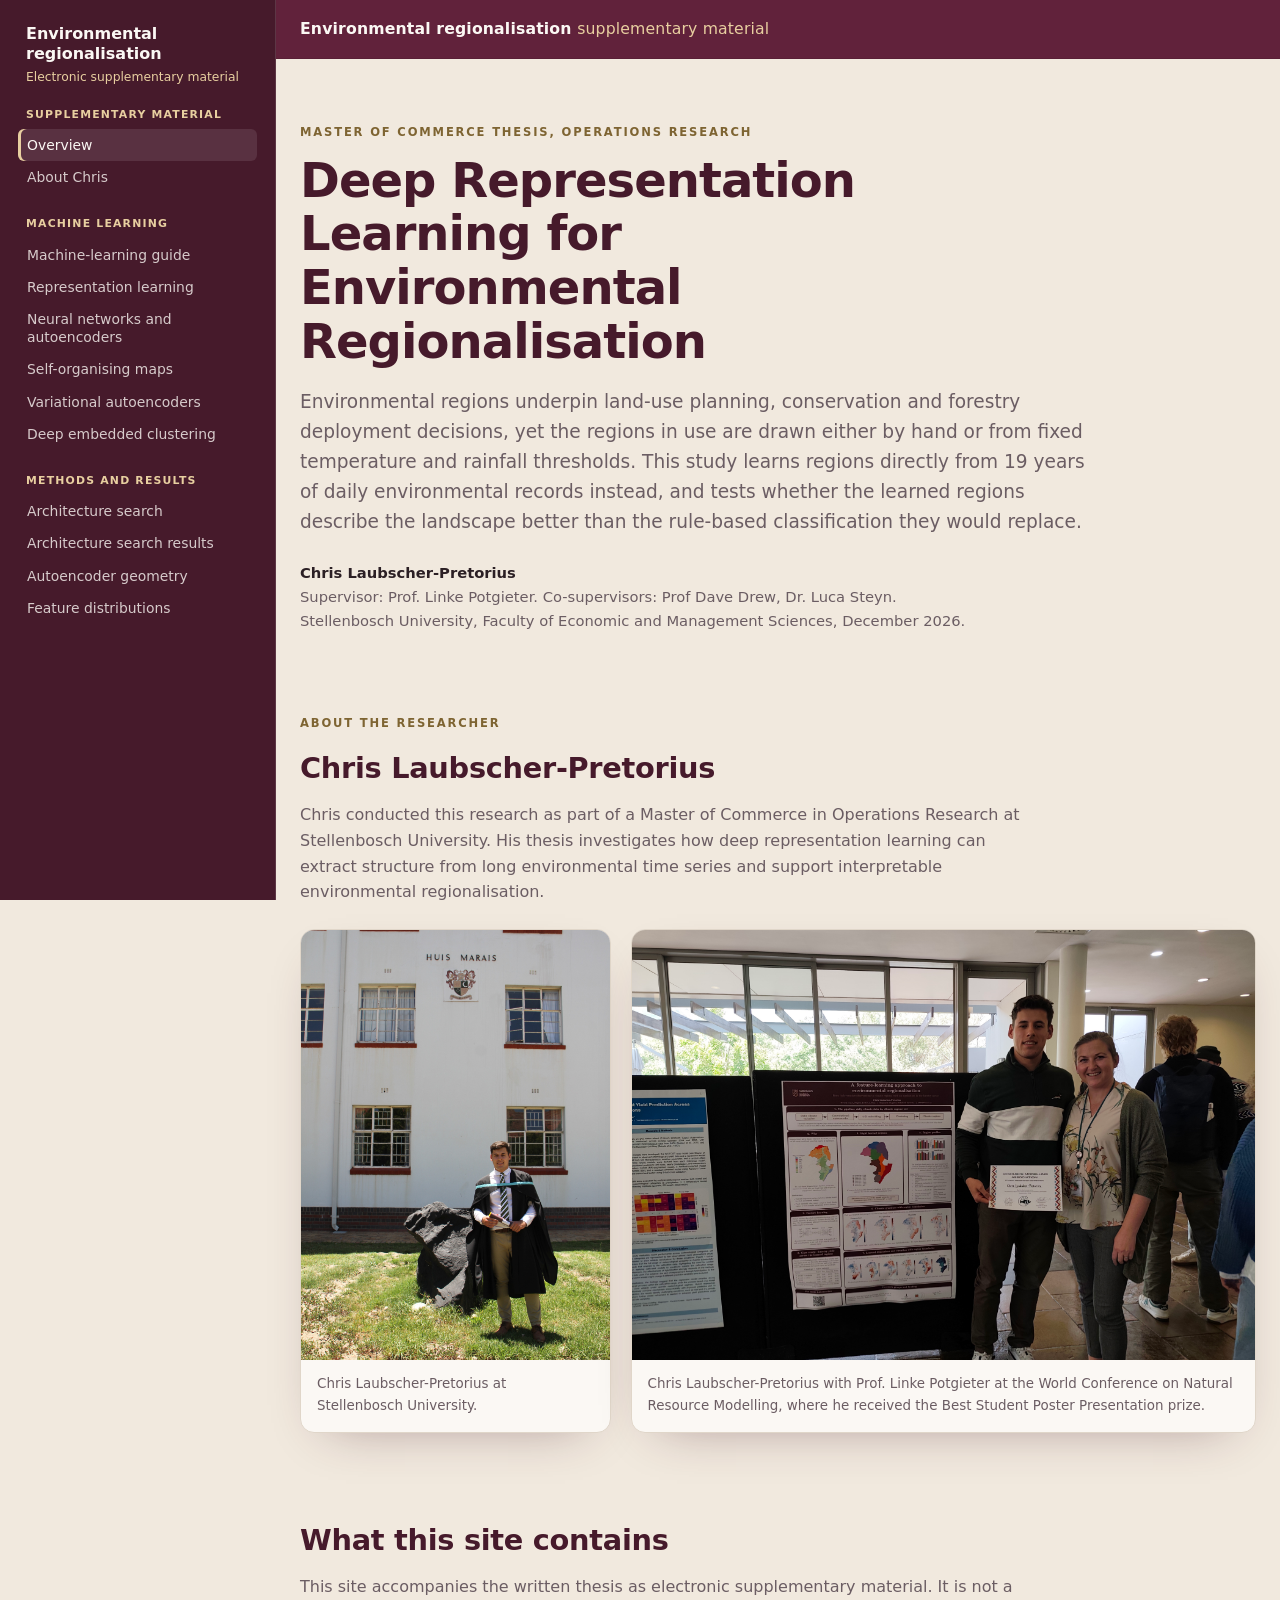
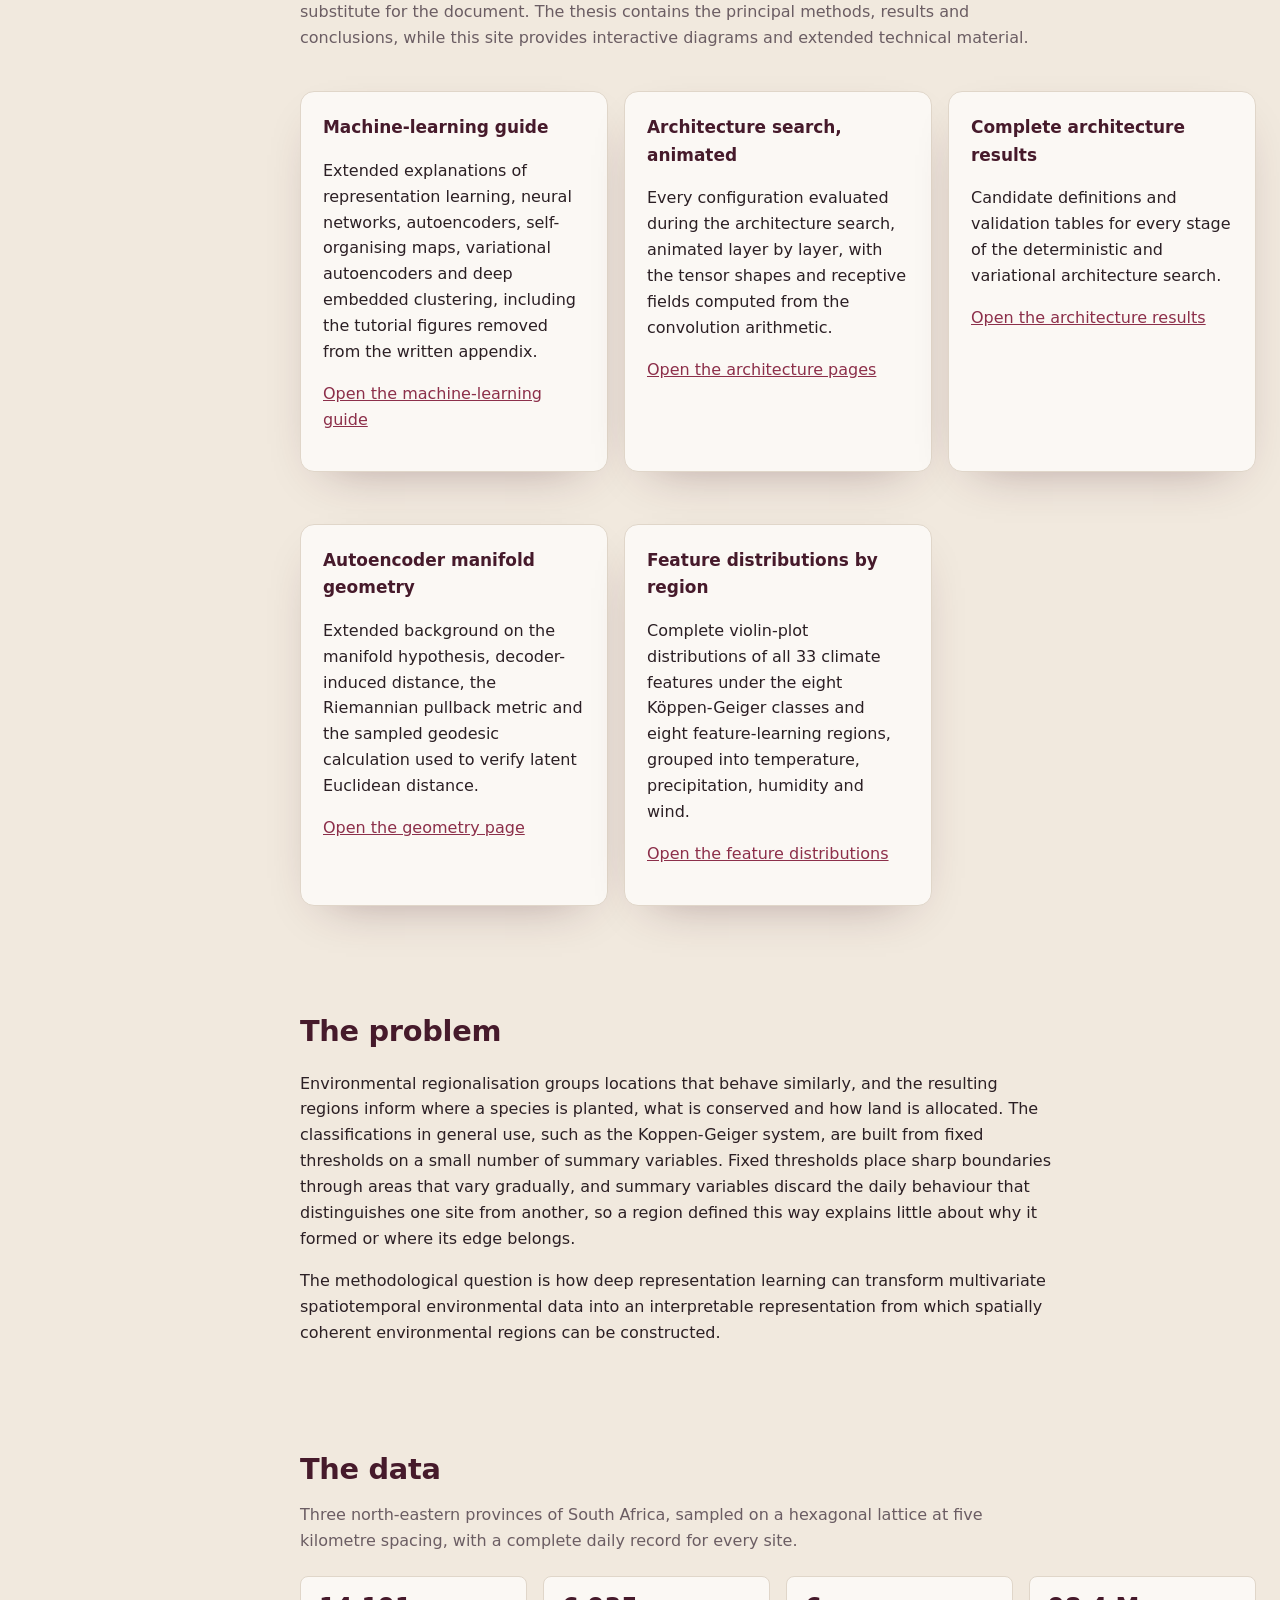
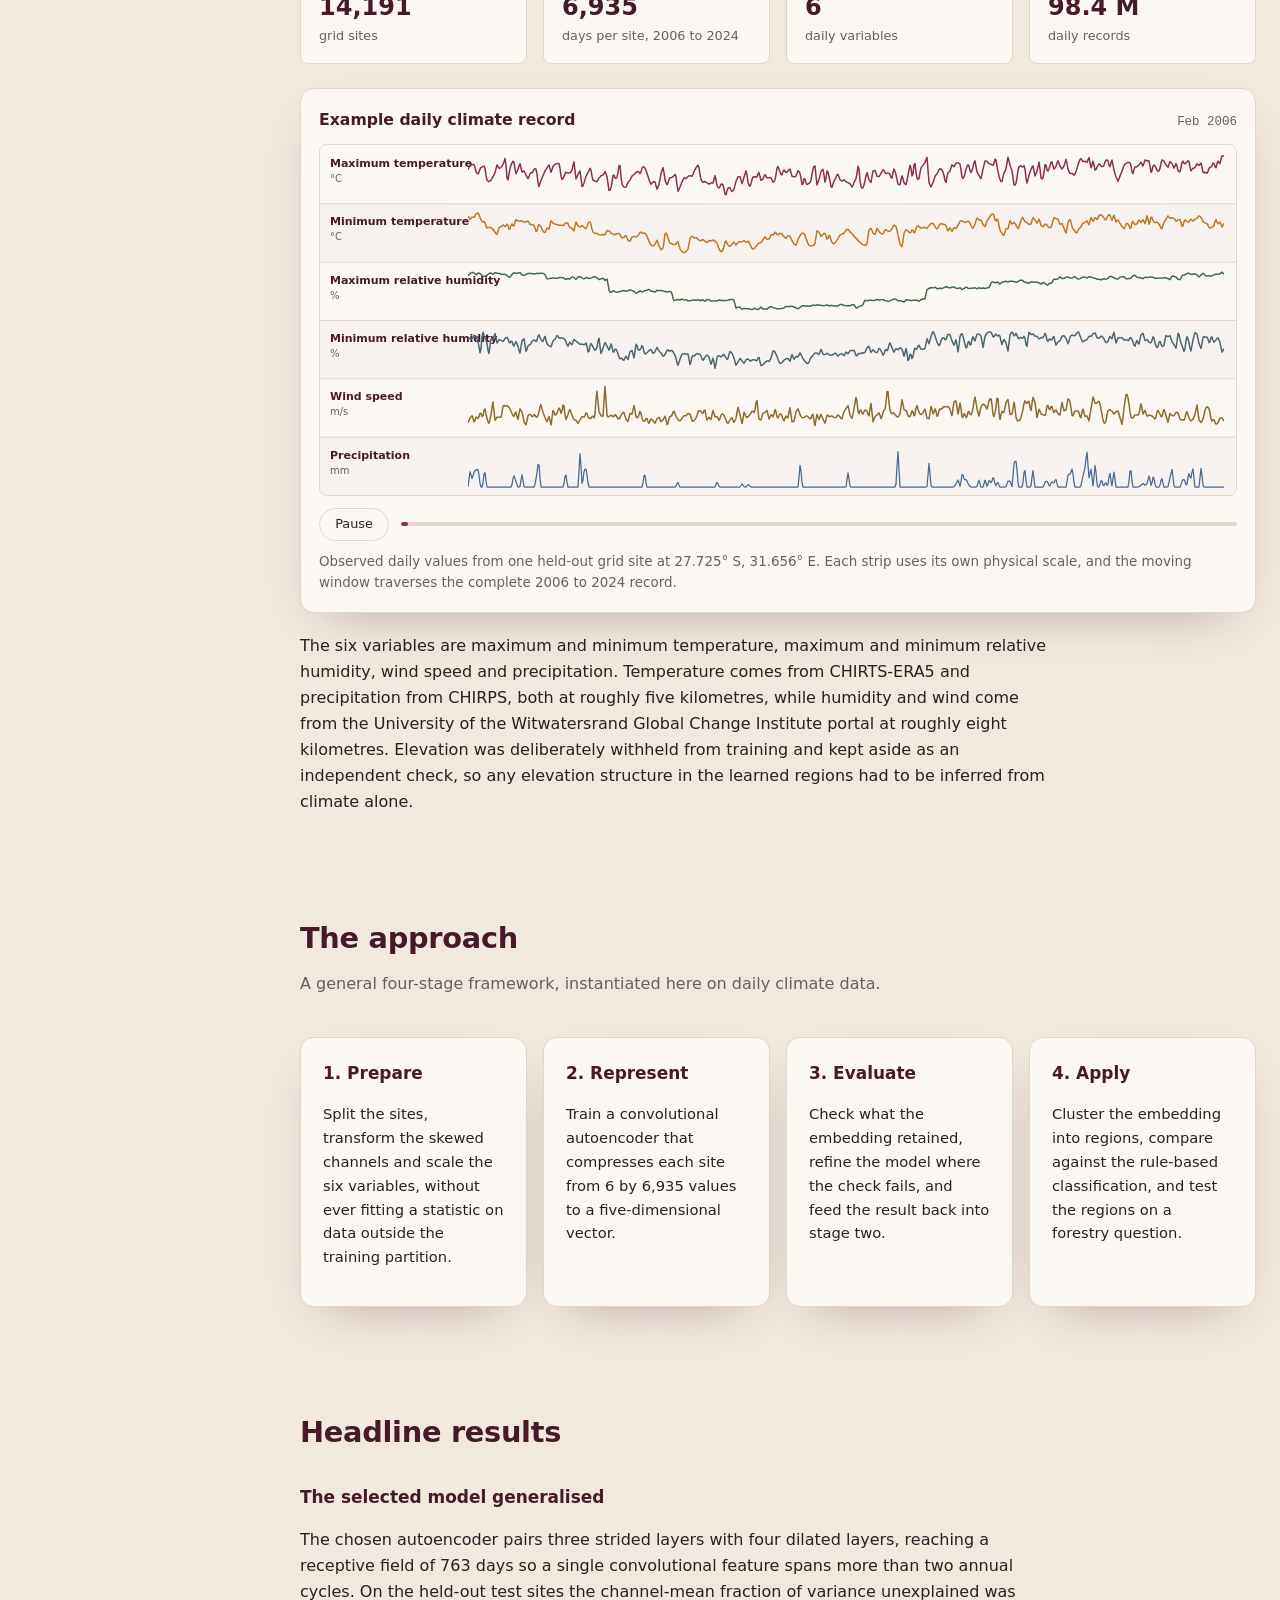
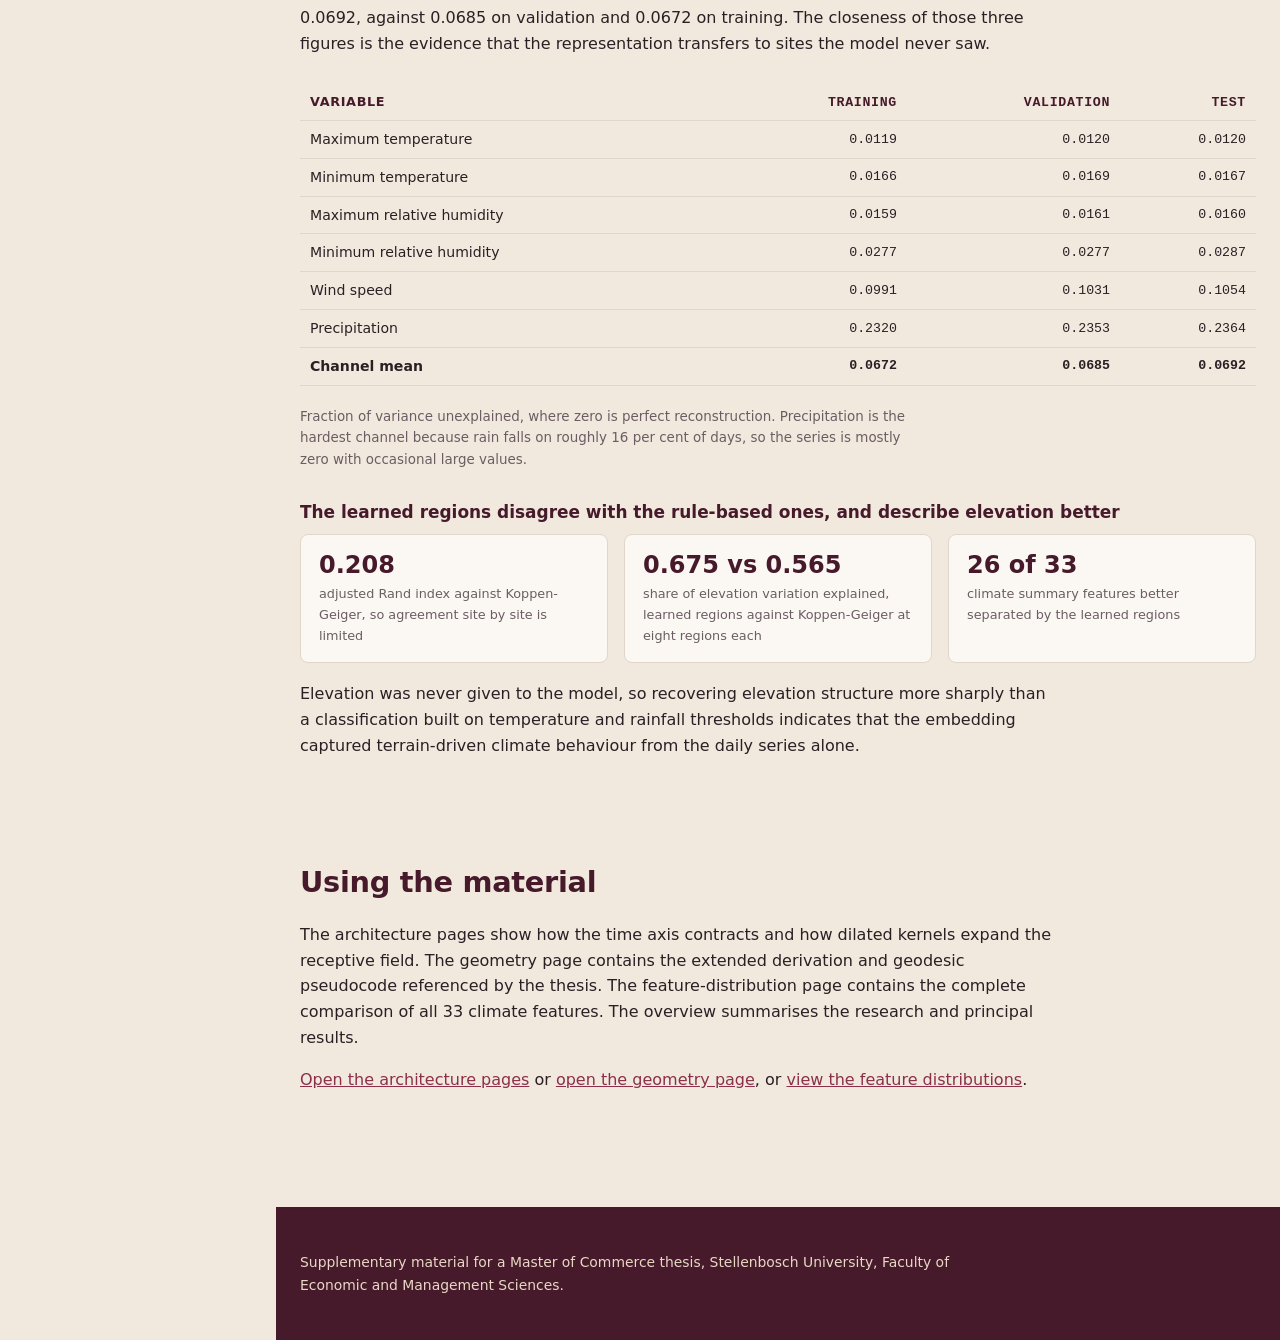
==== index.html @ ac0abb9c "Add researcher profile and conference photos" ====
<!doctype html>
<html lang="en-GB">
<head>
<meta charset="utf-8">
<meta name="viewport" content="width=device-width, initial-scale=1">
<title>Deep Representation Learning for Environmental Regionalisation | Supplementary material</title>
<meta name="description" content="Supplementary material for a Master of Commerce thesis on deep representation learning for environmental regionalisation in KwaZulu-Natal, Mpumalanga and Limpopo.">
<meta name="robots" content="noindex, nofollow, noarchive, nosnippet, noimageindex, notranslate">
<meta name="googlebot" content="noindex, nofollow, noarchive, nosnippet">
<meta name="bingbot" content="noindex, nofollow, noarchive, nosnippet">
<!-- Opt out of model training and retrieval. -->
<meta name="robots" content="noai, noimageai">
<meta name="CCBot" content="nofollow">
<link rel="stylesheet" href="css/styles.css?v=20260831">
<script defer src="js/site-nav.js?v=20260831-2"></script>
<script defer src="js/data-timeline.js"></script>
</head>
<body data-page="overview">

<header class="site-header">
  <div class="wrap">
    <a class="brand" href="index.html">Environmental regionalisation <span>supplementary material</span></a>
    <nav class="nav">
      <a href="index.html" aria-current="page">Overview</a>
      <a href="#about">About</a>
      <a href="architectures.html">Architectures</a>
      <a href="geometry.html">Geometry</a>
      <a href="feature-distributions.html">Distributions</a>
    </nav>
  </div>
</header>

<main>

<section class="hero">
  <div class="wrap">
    <p class="eyebrow">Master of Commerce thesis, Operations Research</p>
    <h1>Deep Representation Learning for Environmental Regionalisation</h1>
    <p class="lede">
      Environmental regions underpin land-use planning, conservation and forestry deployment
      decisions, yet the regions in use are drawn either by hand or from fixed temperature and
      rainfall thresholds. This study learns regions directly from 19 years of daily environmental
      records instead, and tests whether the learned regions describe the landscape better than the
      rule-based classification they would replace.
    </p>
    <p class="byline">
      <strong>Chris Laubscher-Pretorius</strong><br>
      Supervisor: Prof. Linke Potgieter. Co-supervisors: Prof Dave Drew, Dr. Luca Steyn.<br>
      Stellenbosch University, Faculty of Economic and Management Sciences, December 2026.
    </p>
  </div>
</section>

<section id="about" class="about-section">
  <div class="wrap">
    <p class="eyebrow">About the researcher</p>
    <h2>Chris Laubscher-Pretorius</h2>
    <p class="section-lede">
      Chris conducted this research as part of a Master of Commerce in Operations Research at
      Stellenbosch University. His thesis investigates how deep representation learning can
      extract structure from long environmental time series and support interpretable
      environmental regionalisation.
    </p>
    <div class="about-gallery">
      <figure class="about-photo about-photo-portrait">
        <img src="images/about/chris-laubscher-pretorius.jpg"
             alt="Chris Laubscher-Pretorius outside Huis Marais at Stellenbosch University"
             loading="lazy">
        <figcaption>Chris Laubscher-Pretorius at Stellenbosch University.</figcaption>
      </figure>
      <figure class="about-photo about-photo-award">
        <img src="images/about/chris-laubscher-pretorius-conference.jpg"
             alt="Chris Laubscher-Pretorius and Professor Linke Potgieter beside the environmental regionalisation poster"
             loading="lazy">
        <figcaption>
          Chris Laubscher-Pretorius with Prof. Linke Potgieter at the World Conference on Natural
          Resource Modelling, where he received the Best Student Poster Presentation prize.
        </figcaption>
      </figure>
    </div>
  </div>
</section>

<section>
  <div class="wrap">
    <h2>What this site contains</h2>
    <p class="section-lede">
      This site accompanies the written thesis as electronic supplementary material. It is not a
      substitute for the document. The thesis contains the principal methods, results and
      conclusions, while this site provides interactive diagrams and extended technical material.
    </p>
    <div class="grid grid-3">
      <div class="card">
        <h3 style="margin-top:0">Machine-learning guide</h3>
        <p>
          Extended explanations of representation learning, neural networks, autoencoders,
          self-organising maps, variational autoencoders and deep embedded clustering, including
          the tutorial figures removed from the written appendix.
        </p>
        <p><a href="machine-learning.html">Open the machine-learning guide</a></p>
      </div>
      <div class="card">
        <h3 style="margin-top:0">Architecture search, animated</h3>
        <p>
          Every configuration evaluated during the architecture search, animated layer by layer,
          with the tensor shapes and receptive fields computed from the convolution arithmetic.
        </p>
        <p><a href="architectures.html">Open the architecture pages</a></p>
      </div>
      <div class="card">
        <h3 style="margin-top:0">Complete architecture results</h3>
        <p>
          Candidate definitions and validation tables for every stage of the deterministic and
          variational architecture search.
        </p>
        <p><a href="architecture-results.html">Open the architecture results</a></p>
      </div>
      <div class="card">
        <h3 style="margin-top:0">Autoencoder manifold geometry</h3>
        <p>
          Extended background on the manifold hypothesis, decoder-induced distance, the
          Riemannian pullback metric and the sampled geodesic calculation used to verify latent
          Euclidean distance.
        </p>
        <p><a href="geometry.html">Open the geometry page</a></p>
      </div>
      <div class="card">
        <h3 style="margin-top:0">Feature distributions by region</h3>
        <p>
          Complete violin-plot distributions of all 33 climate features under the eight
          K&ouml;ppen-Geiger classes and eight feature-learning regions, grouped into temperature,
          precipitation, humidity and wind.
        </p>
        <p><a href="feature-distributions.html">Open the feature distributions</a></p>
      </div>
    </div>
  </div>
</section>

<section>
  <div class="wrap">
    <h2>The problem</h2>
    <p>
      Environmental regionalisation groups locations that behave similarly, and the resulting
      regions inform where a species is planted, what is conserved and how land is allocated. The
      classifications in general use, such as the Koppen-Geiger system, are built from fixed
      thresholds on a small number of summary variables. Fixed thresholds place sharp boundaries
      through areas that vary gradually, and summary variables discard the daily behaviour that
      distinguishes one site from another, so a region defined this way explains little about why
      it formed or where its edge belongs.
    </p>
    <p>
      The methodological question is how deep representation learning can transform multivariate
      spatiotemporal environmental data into an interpretable representation from which spatially
      coherent environmental regions can be constructed.
    </p>
  </div>
</section>

<section>
  <div class="wrap">
    <h2>The data</h2>
    <p class="section-lede">
      Three north-eastern provinces of South Africa, sampled on a hexagonal lattice at five
      kilometre spacing, with a complete daily record for every site.
    </p>
    <div class="grid grid-4">
      <div class="stat"><span class="n">14,191</span><span class="k">grid sites</span></div>
      <div class="stat"><span class="n">6,935</span><span class="k">days per site, 2006 to 2024</span></div>
      <div class="stat"><span class="n">6</span><span class="k">daily variables</span></div>
      <div class="stat"><span class="n">98.4 M</span><span class="k">daily records</span></div>
    </div>
    <figure class="data-timeline">
      <div class="data-timeline-heading">
        <strong>Example daily climate record</strong>
        <span id="data-timeline-date">Loading the record...</span>
      </div>
      <div class="data-timeline-canvas-wrap">
        <canvas id="data-timeline-canvas" role="img" aria-label="Six animated daily environmental time series from one held-out grid site"></canvas>
      </div>
      <div class="data-timeline-controls">
        <button id="data-timeline-toggle" type="button">Pause</button>
        <div class="data-timeline-progress" aria-hidden="true"><span id="data-timeline-progress"></span></div>
      </div>
      <figcaption id="data-timeline-caption">A moving one-year window through one complete site record.</figcaption>
    </figure>
    <p style="margin-top:18px">
      The six variables are maximum and minimum temperature, maximum and minimum relative
      humidity, wind speed and precipitation. Temperature comes from CHIRTS-ERA5 and precipitation
      from CHIRPS, both at roughly five kilometres, while humidity and wind come from the
      University of the Witwatersrand Global Change Institute portal at roughly eight kilometres.
      Elevation was deliberately withheld from training and kept aside as an independent check, so
      any elevation structure in the learned regions had to be inferred from climate alone.
    </p>
  </div>
</section>

<section>
  <div class="wrap">
    <h2>The approach</h2>
    <p class="section-lede">
      A general four-stage framework, instantiated here on daily climate data.
    </p>
    <div class="grid grid-4">
      <div class="card"><h3 style="margin-top:0">1. Prepare</h3><p style="font-size:0.92rem">
        Split the sites, transform the skewed channels and scale the six variables, without ever
        fitting a statistic on data outside the training partition.</p></div>
      <div class="card"><h3 style="margin-top:0">2. Represent</h3><p style="font-size:0.92rem">
        Train a convolutional autoencoder that compresses each site from 6 by 6,935 values to a
        five-dimensional vector.</p></div>
      <div class="card"><h3 style="margin-top:0">3. Evaluate</h3><p style="font-size:0.92rem">
        Check what the embedding retained, refine the model where the check fails, and feed the
        result back into stage two.</p></div>
      <div class="card"><h3 style="margin-top:0">4. Apply</h3><p style="font-size:0.92rem">
        Cluster the embedding into regions, compare against the rule-based classification, and test
        the regions on a forestry question.</p></div>
    </div>
  </div>
</section>

<section>
  <div class="wrap">
    <h2>Headline results</h2>

    <h3>The selected model generalised</h3>
    <p>
      The chosen autoencoder pairs three strided layers with four dilated layers, reaching a
      receptive field of 763 days so a single convolutional feature spans more than two annual
      cycles. On the held-out test sites the channel-mean fraction of variance unexplained was
      0.0692, against 0.0685 on validation and 0.0672 on training. The closeness of those three
      figures is the evidence that the representation transfers to sites the model never saw.
    </p>
    <div class="table-scroll">
      <table>
        <thead><tr><th>Variable</th><th class="num">Training</th><th class="num">Validation</th><th class="num">Test</th></tr></thead>
        <tbody>
          <tr><td>Maximum temperature</td><td class="num">0.0119</td><td class="num">0.0120</td><td class="num">0.0120</td></tr>
          <tr><td>Minimum temperature</td><td class="num">0.0166</td><td class="num">0.0169</td><td class="num">0.0167</td></tr>
          <tr><td>Maximum relative humidity</td><td class="num">0.0159</td><td class="num">0.0161</td><td class="num">0.0160</td></tr>
          <tr><td>Minimum relative humidity</td><td class="num">0.0277</td><td class="num">0.0277</td><td class="num">0.0287</td></tr>
          <tr><td>Wind speed</td><td class="num">0.0991</td><td class="num">0.1031</td><td class="num">0.1054</td></tr>
          <tr><td>Precipitation</td><td class="num">0.2320</td><td class="num">0.2353</td><td class="num">0.2364</td></tr>
          <tr><td><strong>Channel mean</strong></td><td class="num"><strong>0.0672</strong></td><td class="num"><strong>0.0685</strong></td><td class="num"><strong>0.0692</strong></td></tr>
        </tbody>
      </table>
    </div>
    <p class="fig-note">
      Fraction of variance unexplained, where zero is perfect reconstruction. Precipitation is the
      hardest channel because rain falls on roughly 16 per cent of days, so the series is mostly
      zero with occasional large values.
    </p>

    <h3>The learned regions disagree with the rule-based ones, and describe elevation better</h3>
    <div class="grid grid-3">
      <div class="stat"><span class="n">0.208</span><span class="k">adjusted Rand index against Koppen-Geiger, so agreement site by site is limited</span></div>
      <div class="stat"><span class="n">0.675 vs 0.565</span><span class="k">share of elevation variation explained, learned regions against Koppen-Geiger at eight regions each</span></div>
      <div class="stat"><span class="n">26 of 33</span><span class="k">climate summary features better separated by the learned regions</span></div>
    </div>
    <p style="margin-top:18px">
      Elevation was never given to the model, so recovering elevation structure more sharply than a
      classification built on temperature and rainfall thresholds indicates that the embedding
      captured terrain-driven climate behaviour from the daily series alone.
    </p>
  </div>
</section>

<section>
  <div class="wrap">
    <h2>Using the material</h2>
    <p>
      The architecture pages show how the time axis contracts and how dilated kernels expand the
      receptive field. The geometry page contains the extended derivation and geodesic pseudocode
      referenced by the thesis. The feature-distribution page contains the complete comparison of
      all 33 climate features. The overview summarises the research and principal results.
    </p>
    <p><a href="architectures.html">Open the architecture pages</a> or
      <a href="geometry.html">open the geometry page</a>, or
      <a href="feature-distributions.html">view the feature distributions</a>.</p>
  </div>
</section>

</main>

<footer class="site-footer">
  <div class="wrap">
    <p>Supplementary material for a Master of Commerce thesis, Stellenbosch University, Faculty of
    Economic and Management Sciences.</p>
  </div>
</footer>

</body>
</html>
---- css/styles.css ----
/* Supplementary material site
   Palette and rhythm follow the poster website so the two read as one family. */

:root {
  --page: #F1E9DE;
  --paper: #FBF8F4;
  --ink: #2B1F24;
  --muted: #6B5D63;
  --heading: #461A2B;
  --eyebrow: #7E6432;
  --border: #E0D6C9;
  --header-bg: #61223B;
  --header-text: #FBF8F4;
  --header-sub: #E8CFA0;
  --footer-bg: #461A2B;
  --footer-text: #E9D8C6;
  --card-shadow: 0 18px 50px -28px rgba(70, 26, 43, 0.45);
  --accent: #8C2F4A;
  --accent-soft: rgba(140, 47, 74, 0.10);
  --ok: #3F6B4A;
  --warn: #9A5B18;
  --bad: #93312C;

  /* diagram tokens, read by the canvas engine */
  --d-strided: #61223B;
  --d-dilated: #8C6B2F;
  --d-pool: #4A6670;
  --d-mlp: #3F6B4A;
  --d-latent: #C2761F;
  --d-grid: #D9CDBD;

  --font: 'Inter', 'Segoe UI', system-ui, -apple-system, Roboto, Helvetica, Arial, sans-serif;
  --mono: 'JetBrains Mono', 'SFMono-Regular', Consolas, 'Liberation Mono', monospace;
  --radius-md: 8px;
  --radius-lg: 14px;
  --radius-xl: 18px;
  --wrap: 1120px;
}

* { box-sizing: border-box; }

html { scroll-behavior: smooth; }

body {
  margin: 0;
  background: var(--page);
  color: var(--ink);
  font-family: var(--font);
  font-size: 16px;
  line-height: 1.62;
  -webkit-font-smoothing: antialiased;
}

.wrap { max-width: var(--wrap); margin: 0 auto; padding: 0 24px; }

/* ---------- header ---------- */

.site-header {
  background: var(--header-bg);
  color: var(--header-text);
  position: sticky;
  top: 0;
  z-index: 50;
  border-bottom: 1px solid rgba(0, 0, 0, 0.08);
}
.site-header .wrap {
  min-height: 58px;
  display: flex;
  align-items: center;
  gap: 18px;
}
.brand {
  font-weight: 650;
  letter-spacing: 0.01em;
  color: var(--header-text);
  text-decoration: none;
  font-size: 0.98rem;
}
.brand span { color: var(--header-sub); font-weight: 400; }
.nav { margin-left: auto; display: flex; align-items: center; gap: 20px; }
.nav a {
  color: var(--header-text);
  text-decoration: none;
  font-size: 0.9rem;
  opacity: 0.86;
  border-bottom: 1px solid transparent;
  padding-bottom: 2px;
}
.nav a:hover, .nav a[aria-current='page'] { opacity: 1; border-bottom-color: var(--header-sub); }

/* ---------- supplementary-page navigation ---------- */

.has-site-sidebar { padding-left: 276px; }
.has-site-sidebar .site-header .nav { display: none; }
.site-sidebar {
  position: fixed;
  inset: 0 auto 0 0;
  z-index: 80;
  width: 276px;
  overflow-y: auto;
  padding: 24px 18px 32px;
  background: var(--heading);
  color: var(--header-text);
  border-right: 1px solid rgba(255,255,255,0.12);
}
.site-sidebar-brand {
  display: block;
  padding: 0 8px 20px;
  color: var(--header-text);
  text-decoration: none;
  font-weight: 680;
  line-height: 1.28;
}
.site-sidebar-brand span {
  display: block;
  margin-top: 5px;
  color: var(--header-sub);
  font-size: 0.77rem;
  font-weight: 450;
}
.site-nav-group + .site-nav-group { margin-top: 22px; }
.site-nav-label {
  margin: 0 8px 6px;
  color: var(--header-sub);
  font-size: 0.68rem;
  font-weight: 700;
  letter-spacing: 0.11em;
  text-transform: uppercase;
}
.site-sidebar nav a,
.mobile-site-nav nav a {
  display: block;
  padding: 7px 9px;
  border-radius: 6px;
  color: rgba(251,248,244,0.80);
  font-size: 0.87rem;
  line-height: 1.3;
  text-decoration: none;
}
.site-sidebar nav a:hover,
.site-sidebar nav a[aria-current='page'] {
  background: rgba(255,255,255,0.10);
  color: var(--header-text);
}
.site-sidebar nav a[aria-current='page'] { box-shadow: inset 3px 0 0 var(--header-sub); }
.mobile-site-nav { display: none; }


/* ---------- hero ---------- */

.hero { padding: 64px 0 40px; }
.eyebrow {
  text-transform: uppercase;
  letter-spacing: 0.16em;
  font-size: 0.72rem;
  font-weight: 650;
  color: var(--eyebrow);
  margin: 0 0 12px;
}
.hero h1 {
  font-size: clamp(1.9rem, 4.2vw, 3rem);
  line-height: 1.12;
  margin: 0 0 18px;
  color: var(--heading);
  letter-spacing: -0.02em;
  max-width: 20ch;
}
.lede { font-size: clamp(1.02rem, 1.6vw, 1.16rem); color: var(--muted); max-width: 68ch; margin: 0 0 24px; }
.byline { font-size: 0.92rem; color: var(--muted); margin: 0; }
.byline strong { color: var(--ink); font-weight: 600; }

/* ---------- researcher profile ---------- */

.about-section { scroll-margin-top: 58px; }
.about-gallery {
  display: grid;
  grid-template-columns: minmax(240px, 0.72fr) minmax(0, 1.45fr);
  gap: 20px;
  align-items: stretch;
  margin-top: 24px;
}
.about-photo {
  display: flex;
  flex-direction: column;
  min-width: 0;
  margin: 0;
  overflow: hidden;
  background: var(--paper);
  border: 1px solid var(--border);
  border-radius: var(--radius-lg);
  box-shadow: var(--card-shadow);
}
.about-photo img {
  display: block;
  width: 100%;
  height: 430px;
  object-fit: cover;
}
.about-photo-portrait img { object-position: center 68%; }
.about-photo-award img { object-position: center; }
.about-photo figcaption {
  flex: 1;
  max-width: none;
  margin: 0;
  padding: 13px 16px 15px;
}

/* ---------- sections ---------- */

section { padding: 42px 0; }
h2 {
  font-size: clamp(1.35rem, 2.4vw, 1.8rem);
  color: var(--heading);
  margin: 0 0 10px;
  letter-spacing: -0.01em;
}
h3 { font-size: 1.06rem; color: var(--heading); margin: 28px 0 8px; }
.section-lede { color: var(--muted); max-width: 72ch; margin: 0 0 22px; }
p { max-width: 74ch; }

.card {
  background: var(--paper);
  border: 1px solid var(--border);
  border-radius: var(--radius-lg);
  box-shadow: var(--card-shadow);
  padding: 22px;
  margin: 18px 0;
}

.grid { display: grid; gap: 16px; }
.grid-2 { grid-template-columns: repeat(2, minmax(0, 1fr)); }
.grid-3 { grid-template-columns: repeat(3, minmax(0, 1fr)); }
.grid-4 { grid-template-columns: repeat(4, minmax(0, 1fr)); }

.stat { background: var(--paper); border: 1px solid var(--border); border-radius: var(--radius-md); padding: 16px 18px; }
.stat .n { font-size: 1.5rem; font-weight: 680; color: var(--heading); font-variant-numeric: tabular-nums; display: block; line-height: 1.2; }
.stat .k { font-size: 0.8rem; color: var(--muted); display: block; margin-top: 4px; }

/* ---------- animated data overview ---------- */

.data-timeline {
  margin: 24px 0 20px;
  padding: 18px;
  background: var(--paper);
  border: 1px solid var(--border);
  border-radius: var(--radius-lg);
  box-shadow: var(--card-shadow);
}
.data-timeline-heading {
  display: flex;
  align-items: baseline;
  justify-content: space-between;
  gap: 16px;
  margin-bottom: 12px;
}
.data-timeline-heading strong { color: var(--heading); font-size: 0.98rem; }
.data-timeline-heading span {
  color: var(--muted);
  font-family: var(--mono);
  font-size: 0.78rem;
  font-variant-numeric: tabular-nums;
}
.data-timeline-canvas-wrap {
  overflow: hidden;
  border: 1px solid var(--border);
  border-radius: var(--radius-md);
  background: var(--page);
}
#data-timeline-canvas { display: block; width: 100%; height: 350px; }
.data-timeline-controls {
  display: flex;
  align-items: center;
  gap: 12px;
  margin-top: 12px;
}
.data-timeline-controls button {
  min-width: 70px;
  padding: 5px 13px;
  border: 1px solid var(--border);
  border-radius: 999px;
  background: var(--paper);
  color: var(--ink);
  font: inherit;
  font-size: 0.8rem;
  cursor: pointer;
}
.data-timeline-controls button:hover { border-color: var(--accent); color: var(--accent); }
.data-timeline-progress {
  flex: 1;
  height: 4px;
  overflow: hidden;
  border-radius: 999px;
  background: var(--border);
}
.data-timeline-progress span {
  display: block;
  width: 0;
  height: 100%;
  border-radius: inherit;
  background: var(--accent);
}
.data-timeline figcaption { margin-top: 10px; }

/* ---------- architecture cards ---------- */

.arch-card { scroll-margin-top: 80px; }
.arch-head { display: flex; align-items: baseline; gap: 12px; flex-wrap: wrap; margin-bottom: 4px; }
.arch-head h3 { margin: 0; font-size: 1.14rem; }
.tag {
  font-size: 0.7rem;
  text-transform: uppercase;
  letter-spacing: 0.09em;
  font-weight: 650;
  padding: 3px 9px;
  border-radius: 999px;
  border: 1px solid var(--border);
  color: var(--muted);
  white-space: nowrap;
}
.tag.selected { background: rgba(63, 107, 74, 0.13); color: var(--ok); border-color: rgba(63, 107, 74, 0.35); }
.tag.retained { background: rgba(63, 107, 74, 0.10); color: var(--ok); border-color: rgba(63, 107, 74, 0.28); }
.tag.eliminated { background: rgba(147, 49, 44, 0.10); color: var(--bad); border-color: rgba(147, 49, 44, 0.28); }
.tag.reference { background: var(--accent-soft); color: var(--accent); border-color: rgba(140, 47, 74, 0.28); }

.arch-tagline { color: var(--muted); margin: 6px 0 14px; font-size: 0.95rem; max-width: 78ch; }

.canvas-wrap { position: relative; width: 100%; background: var(--paper); border: 1px solid var(--border); border-radius: var(--radius-md); overflow: hidden; }
canvas.arch { display: block; width: 100%; height: 340px; }
canvas.arch.mid { height: 390px; }
canvas.arch.tall { height: 460px; }
canvas.op { display: block; width: 100%; height: 210px; }
canvas.recon { display: block; width: 100%; height: 520px; }
canvas.op.tall { height: 300px; }
canvas.op.xl { height: 430px; }

.controls { display: flex; align-items: center; gap: 12px; margin-top: 10px; flex-wrap: wrap; }
.controls button {
  font: inherit;
  font-size: 0.84rem;
  padding: 6px 14px;
  border-radius: 999px;
  border: 1px solid var(--border);
  background: var(--paper);
  color: var(--ink);
  cursor: pointer;
}
.controls button:hover { border-color: var(--accent); color: var(--accent); }
.controls input[type='range'] { flex: 1; min-width: 140px; accent-color: var(--accent); }
.phase-label { font-size: 0.82rem; color: var(--muted); font-variant-numeric: tabular-nums; min-width: 20ch; }

/* ---------- spec tables ---------- */

table { border-collapse: collapse; width: 100%; font-size: 0.88rem; margin: 12px 0; }
th, td { text-align: left; padding: 7px 10px; border-bottom: 1px solid var(--border); }
th { font-weight: 640; color: var(--heading); font-size: 0.8rem; text-transform: uppercase; letter-spacing: 0.05em; }
td.num, th.num { text-align: right; font-variant-numeric: tabular-nums; font-family: var(--mono); font-size: 0.83rem; }
.table-scroll { overflow-x: auto; }

.chips { display: flex; flex-wrap: wrap; gap: 7px; margin: 10px 0 2px; }
.chip {
  font-size: 0.78rem;
  font-family: var(--mono);
  padding: 4px 10px;
  border-radius: var(--radius-md);
  border: 1px solid var(--border);
  background: var(--page);
  color: var(--muted);
}
.chip b { color: var(--ink); font-weight: 600; }

.picker { display: flex; flex-wrap: wrap; gap: 8px; margin: 4px 0 16px; }
.picker button {
  font: inherit;
  font-size: 0.82rem;
  padding: 6px 13px;
  border-radius: 999px;
  border: 1px solid var(--border);
  background: var(--paper);
  color: var(--muted);
  cursor: pointer;
}
.picker button[aria-pressed='true'] { background: var(--accent); border-color: var(--accent); color: #fff; font-weight: 600; }

/* ---------- notes ---------- */

.note {
  border-left: 3px solid var(--eyebrow);
  background: var(--paper);
  padding: 12px 16px;
  border-radius: 0 var(--radius-md) var(--radius-md) 0;
  margin: 16px 0;
  font-size: 0.92rem;
}
.note.warn { border-left-color: var(--warn); }
.note.flag { border-left-color: var(--bad); }
.note strong { color: var(--heading); }
.note p { margin: 0; max-width: none; }
.note p + p { margin-top: 8px; }

figcaption, .fig-note { font-size: 0.84rem; color: var(--muted); margin-top: 8px; }

.legend { display: flex; flex-wrap: wrap; gap: 16px; margin: 12px 0 0; font-size: 0.82rem; color: var(--muted); }
.legend span { display: inline-flex; align-items: center; gap: 7px; }
.swatch { width: 13px; height: 13px; border-radius: 3px; display: inline-block; }

a { color: var(--accent); }
code { font-family: var(--mono); font-size: 0.88em; background: var(--accent-soft); padding: 1px 5px; border-radius: 4px; }

.site-footer { background: var(--footer-bg); color: var(--footer-text); margin-top: 56px; padding: 30px 0; font-size: 0.87rem; }
.site-footer a { color: var(--footer-text); }

.toc { position: sticky; top: 70px; align-self: start; font-size: 0.86rem; }
.toc a { display: block; padding: 3px 0; color: var(--muted); text-decoration: none; }
.toc a:hover { color: var(--accent); }
.layout { display: grid; grid-template-columns: 200px minmax(0, 1fr); gap: 34px; }

@media (max-width: 900px) {
  .has-site-sidebar { padding-left: 0; }
  .site-sidebar { display: none; }
  .mobile-site-nav {
    display: block;
    margin: 14px 18px 0;
    border: 1px solid var(--border);
    border-radius: var(--radius-md);
    background: var(--paper);
  }
  .mobile-site-nav summary {
    cursor: pointer;
    padding: 11px 14px;
    color: var(--heading);
    font-weight: 650;
  }
  .mobile-site-nav nav { padding: 0 8px 10px; }
  .mobile-site-nav .site-nav-group + .site-nav-group { margin-top: 10px; }
  .mobile-site-nav .site-nav-label { color: var(--eyebrow); margin-top: 10px; }
  .mobile-site-nav nav a { color: var(--muted); }
  .mobile-site-nav nav a[aria-current='page'] { background: var(--accent-soft); color: var(--accent); }
  .layout { grid-template-columns: 1fr; }
  .toc { position: static; display: none; }
  .grid-3, .grid-4 { grid-template-columns: repeat(2, minmax(0, 1fr)); }
}
@media (max-width: 620px) {
  .grid-2, .grid-3, .grid-4 { grid-template-columns: 1fr; }
  .about-gallery { grid-template-columns: 1fr; }
  .about-photo img { height: auto; max-height: 520px; }
  .about-photo-portrait img { object-fit: contain; }
  canvas.arch { height: 280px; }
  canvas.recon { height: 430px; }
  canvas.op.tall { height: 260px; }
  canvas.op.xl { height: 360px; }
  canvas.arch.mid { height: 330px; }
  canvas.arch.tall { height: 400px; }
  .hero { padding: 40px 0 28px; }
  .nav { gap: 12px; }
  .nav a.hide-sm { display: none; }
  #data-timeline-canvas { height: 320px; }
  .data-timeline { padding: 12px; }
  .data-timeline-heading { align-items: flex-start; flex-direction: column; gap: 2px; }
}

@media (prefers-reduced-motion: reduce) {
  html { scroll-behavior: auto; }
}


.eq {
  background: var(--page);
  border: 1px solid var(--border);
  border-radius: var(--radius-md);
  padding: 14px 16px;
  margin: 16px 0;
  overflow-x: auto;
  text-align: center;
}
.eq math { font-size: 1.12rem; color: var(--heading); }
.eq math + math { margin-top: 10px; }
math { font-family: 'Latin Modern Math', 'Cambria Math', 'STIX Two Math', serif; }
@media (max-width: 620px) { .eq math { font-size: 1rem; } }

/* ---------- long-form supplementary pages ---------- */

.longform { min-width: 0; }
.longform section { padding: 12px 0 34px; }
.longform h2 { scroll-margin-top: 78px; }
.longform p { max-width: 78ch; }

.figure-panel {
  background: var(--paper);
  border: 1px solid var(--border);
  border-radius: var(--radius-lg);
  box-shadow: var(--card-shadow);
  padding: 18px;
  margin: 22px 0;
}
.figure-panel img {
  display: block;
  max-width: 100%;
  max-height: 560px;
  width: auto;
  height: auto;
  margin: 0 auto;
}
.figure-panel figcaption { max-width: 78ch; margin: 12px auto 0; }

.procedure ol { margin: 0; padding-left: 1.35rem; }
.procedure li + li { margin-top: 8px; }
.source-list { max-width: 78ch; padding-left: 1.25rem; }
.source-list li + li { margin-top: 12px; }

/* ---------- feature-distribution gallery ---------- */

.plot-grid {
  display: grid;
  grid-template-columns: minmax(0, 1fr);
  gap: 24px;
  margin-top: 18px;
}
.plot-card {
  background: var(--paper);
  border: 1px solid var(--border);
  border-radius: var(--radius-lg);
  box-shadow: var(--card-shadow);
  padding: 14px;
  margin: 0;
}
.plot-card a { display: block; }
.plot-card img {
  display: block;
  width: 100%;
  height: auto;
  margin: 0 auto;
}
.plot-card figcaption {
  margin: 10px 4px 2px;
  color: var(--heading);
  font-weight: 600;
}
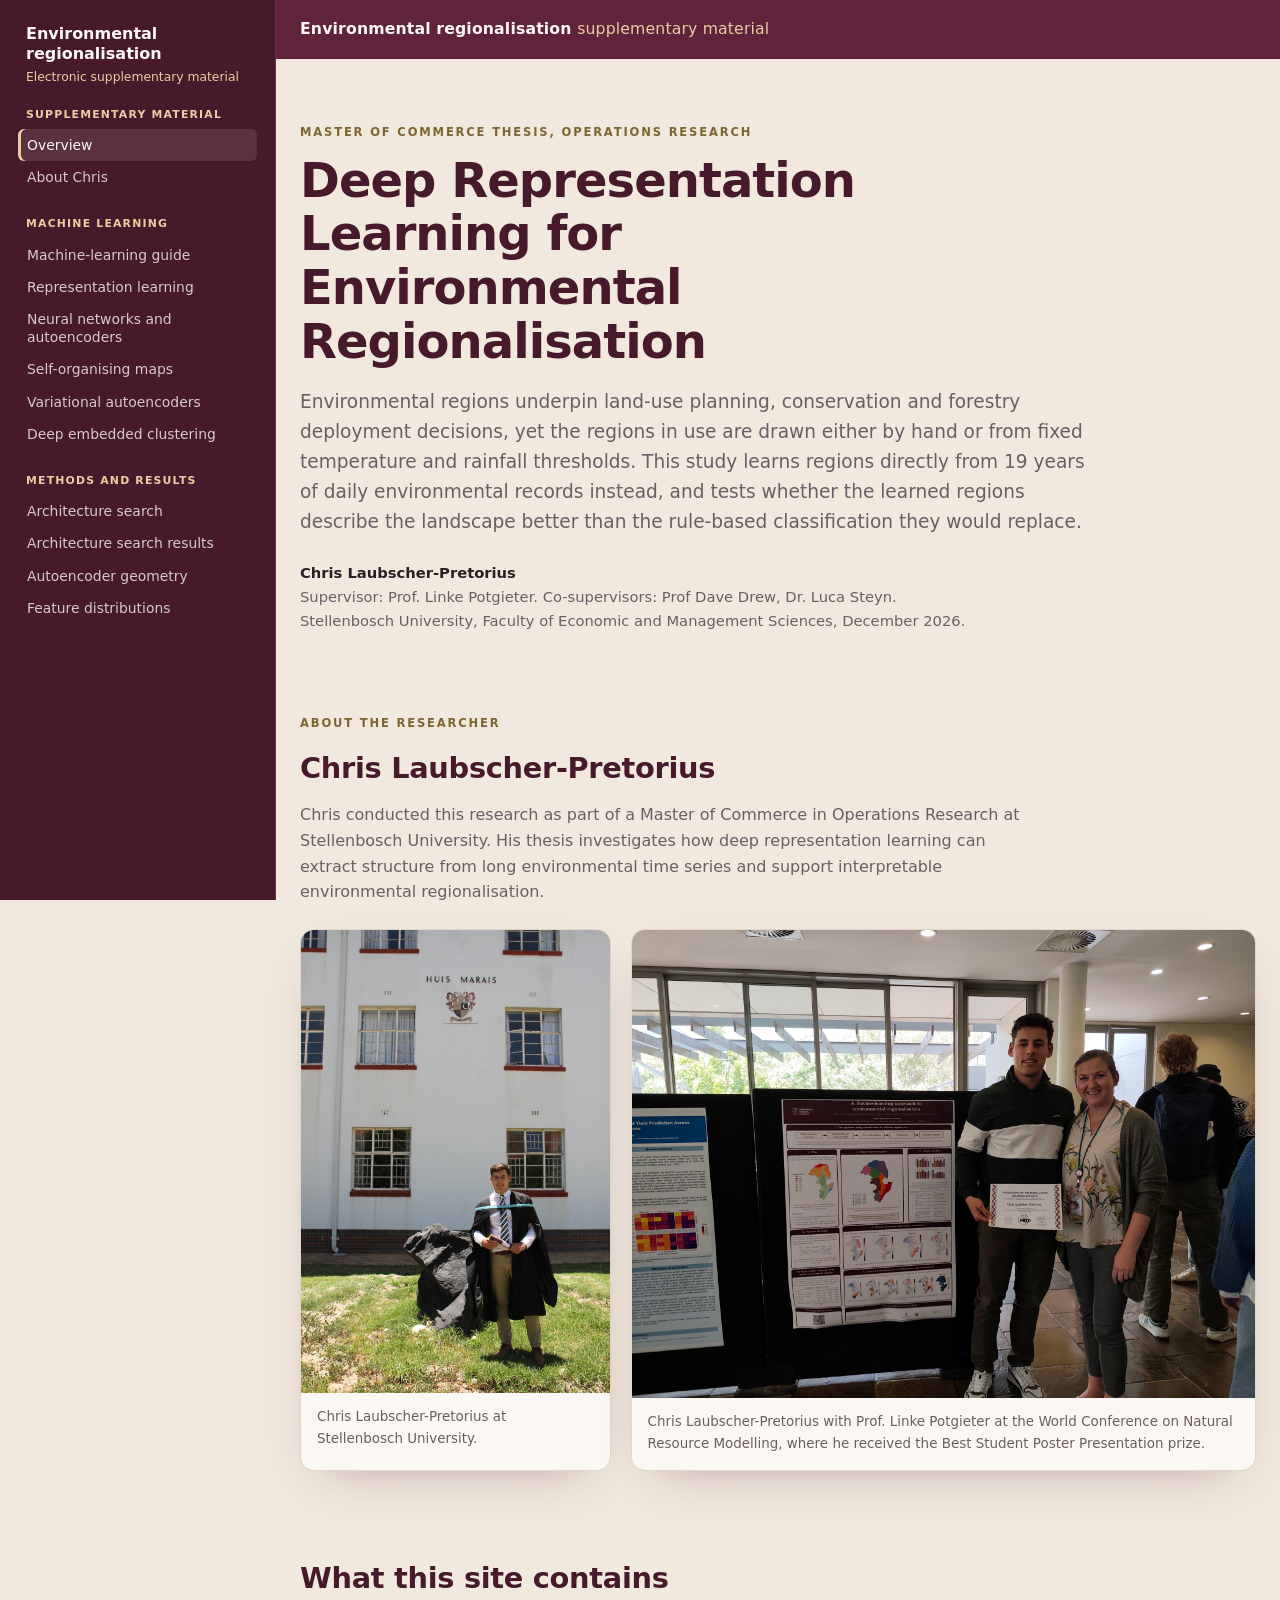
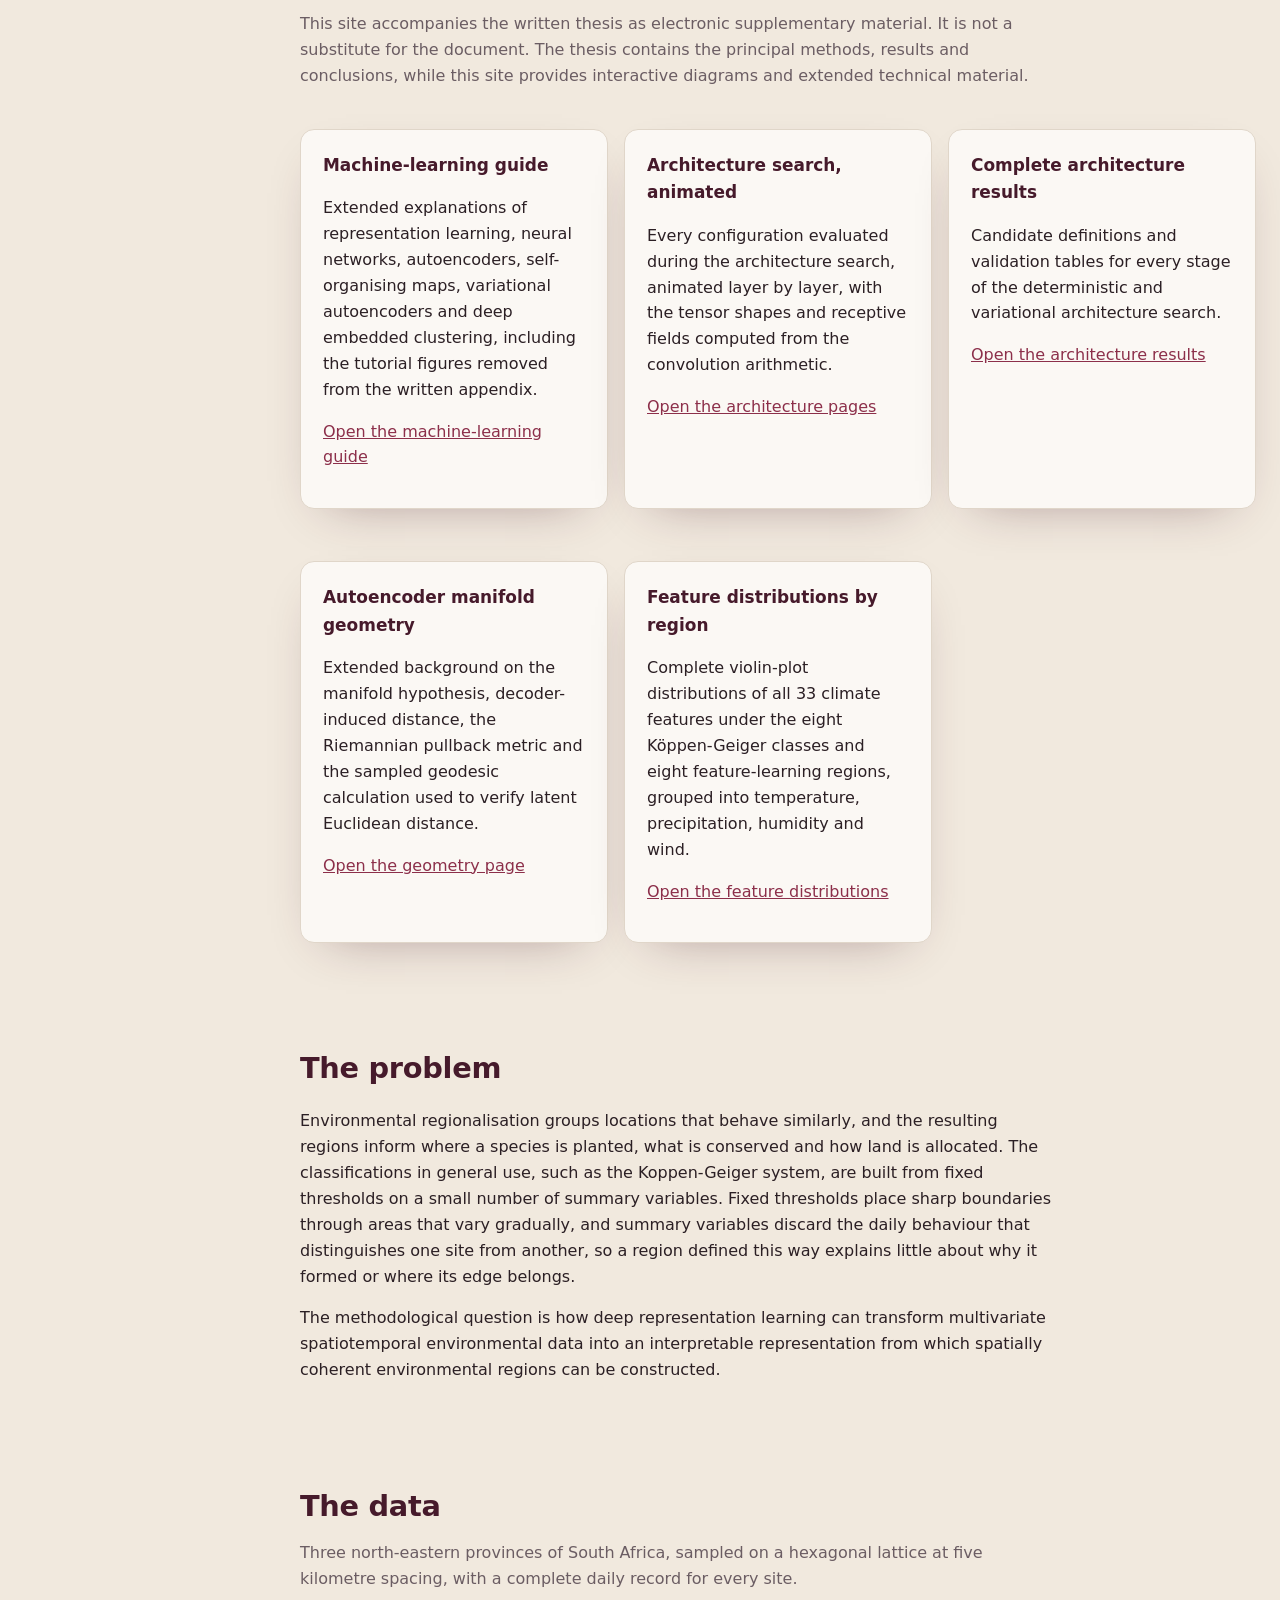
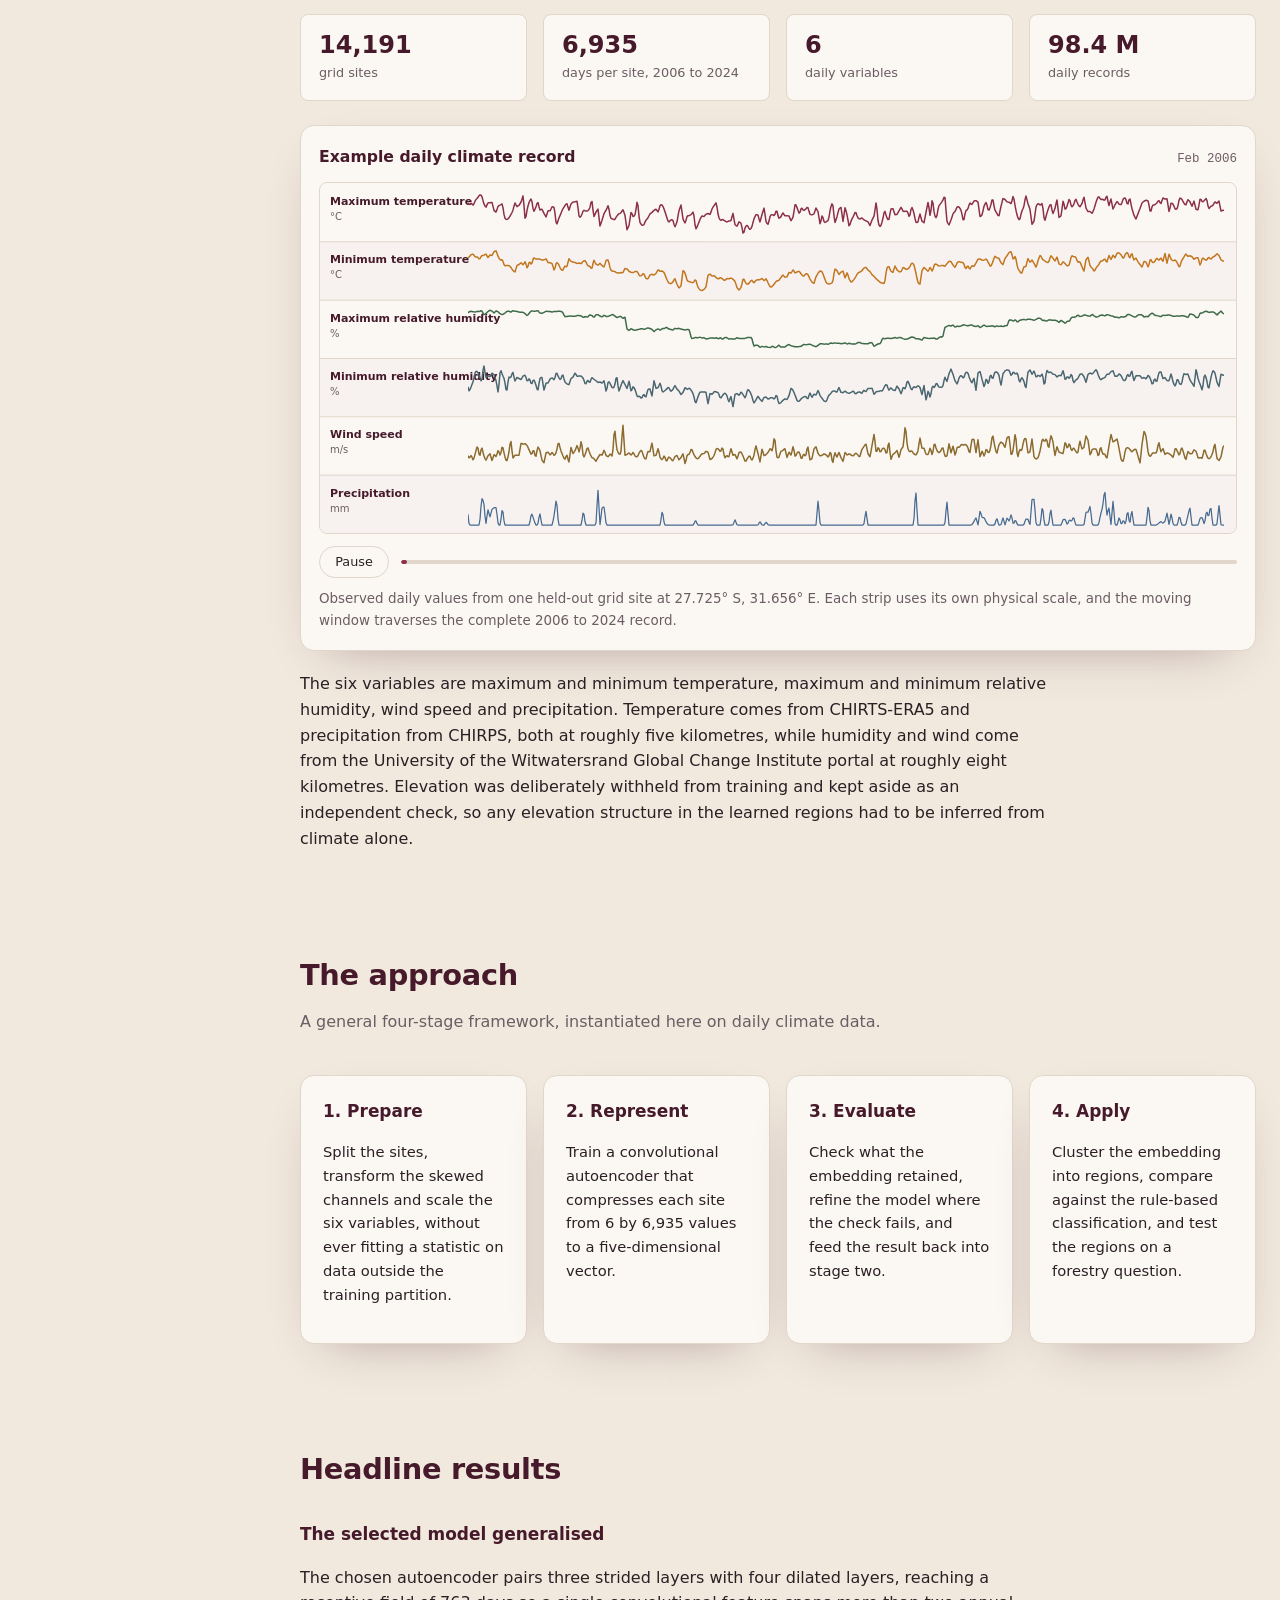
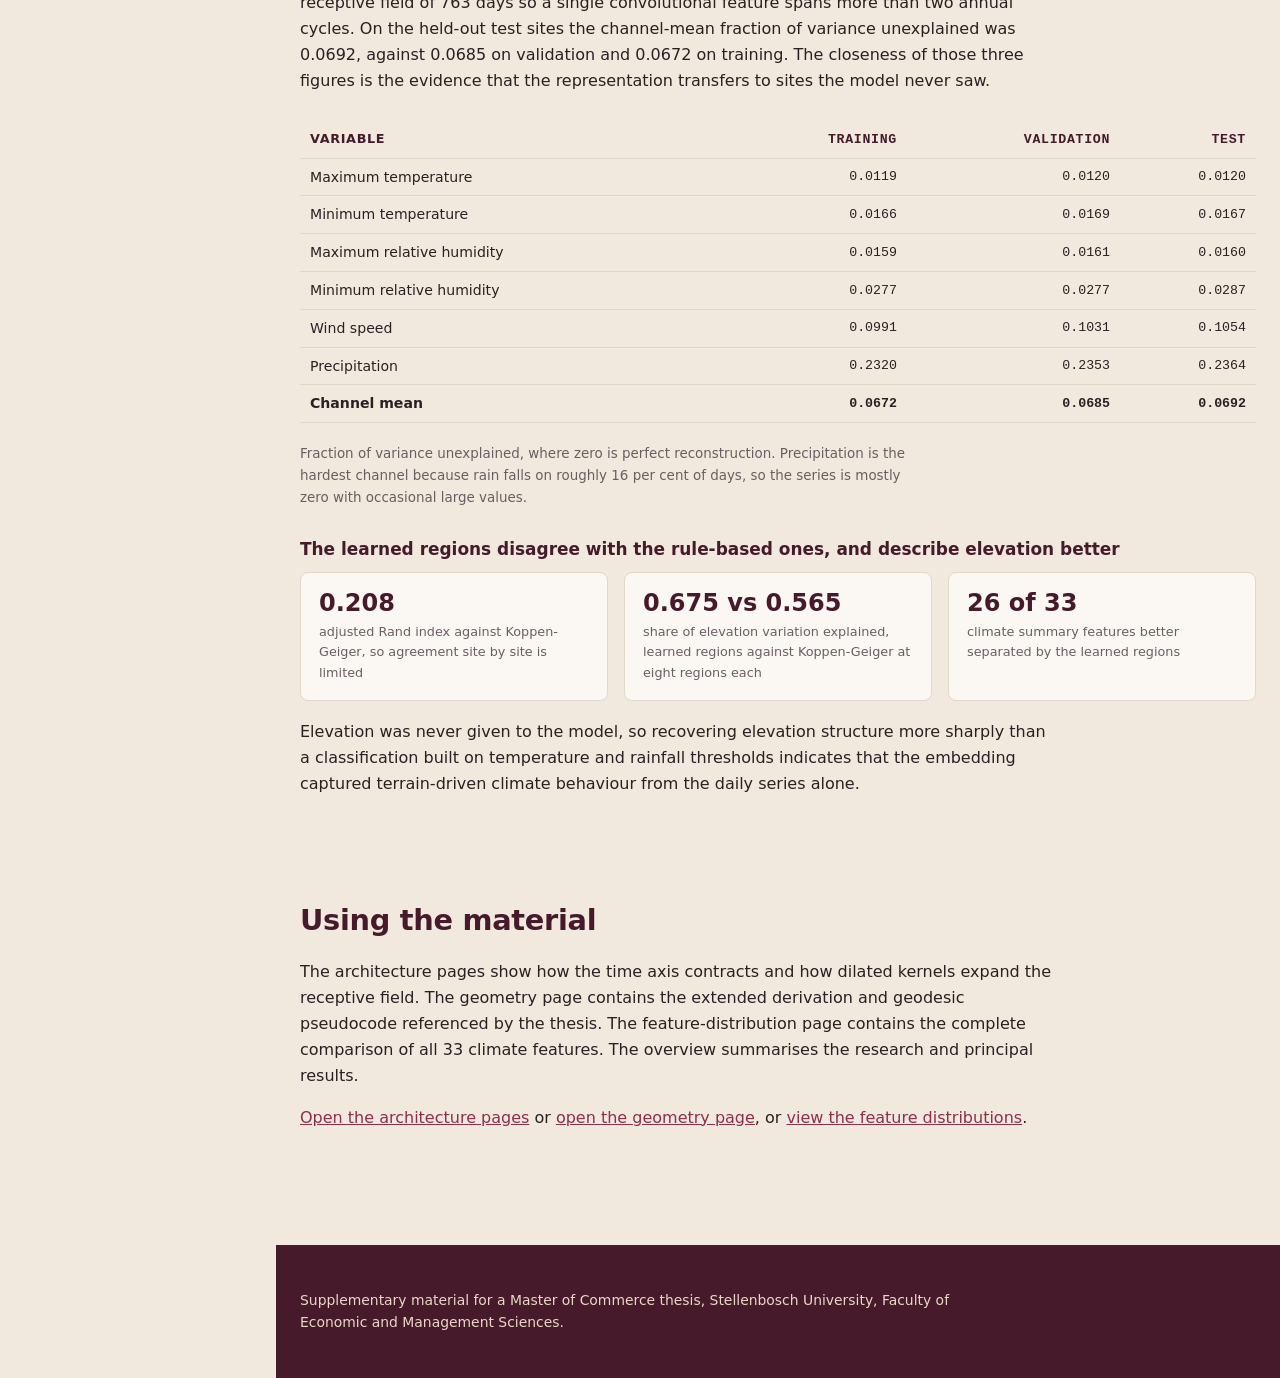
==== commit 5a4812e8: "Preserve profile photo proportions" ====
--- a/index.html
+++ b/index.html
@@ -11,7 +11,7 @@
 <!-- Opt out of model training and retrieval. -->
 <meta name="robots" content="noai, noimageai">
 <meta name="CCBot" content="nofollow">
-<link rel="stylesheet" href="css/styles.css?v=20260831">
+<link rel="stylesheet" href="css/styles.css?v=20260831-2">
 <script defer src="js/site-nav.js?v=20260831-2"></script>
 <script defer src="js/data-timeline.js"></script>
 </head>
@@ -65,12 +65,16 @@
       <figure class="about-photo about-photo-portrait">
         <img src="images/about/chris-laubscher-pretorius.jpg"
              alt="Chris Laubscher-Pretorius outside Huis Marais at Stellenbosch University"
+             width="2304"
+             height="3456"
              loading="lazy">
         <figcaption>Chris Laubscher-Pretorius at Stellenbosch University.</figcaption>
       </figure>
       <figure class="about-photo about-photo-award">
         <img src="images/about/chris-laubscher-pretorius-conference.jpg"
              alt="Chris Laubscher-Pretorius and Professor Linke Potgieter beside the environmental regionalisation poster"
+             width="4080"
+             height="3060"
              loading="lazy">
         <figcaption>
           Chris Laubscher-Pretorius with Prof. Linke Potgieter at the World Conference on Natural
--- a/css/styles.css
+++ b/css/styles.css
@@ -193,11 +193,10 @@
 .about-photo img {
   display: block;
   width: 100%;
-  height: 430px;
-  object-fit: cover;
-}
-.about-photo-portrait img { object-position: center 68%; }
-.about-photo-award img { object-position: center; }
+  height: auto;
+  object-fit: contain;
+  image-rendering: auto;
+}
 .about-photo figcaption {
   flex: 1;
   max-width: none;
@@ -442,8 +441,7 @@
 @media (max-width: 620px) {
   .grid-2, .grid-3, .grid-4 { grid-template-columns: 1fr; }
   .about-gallery { grid-template-columns: 1fr; }
-  .about-photo img { height: auto; max-height: 520px; }
-  .about-photo-portrait img { object-fit: contain; }
+  .about-photo img { max-height: 520px; }
   canvas.arch { height: 280px; }
   canvas.recon { height: 430px; }
   canvas.op.tall { height: 260px; }
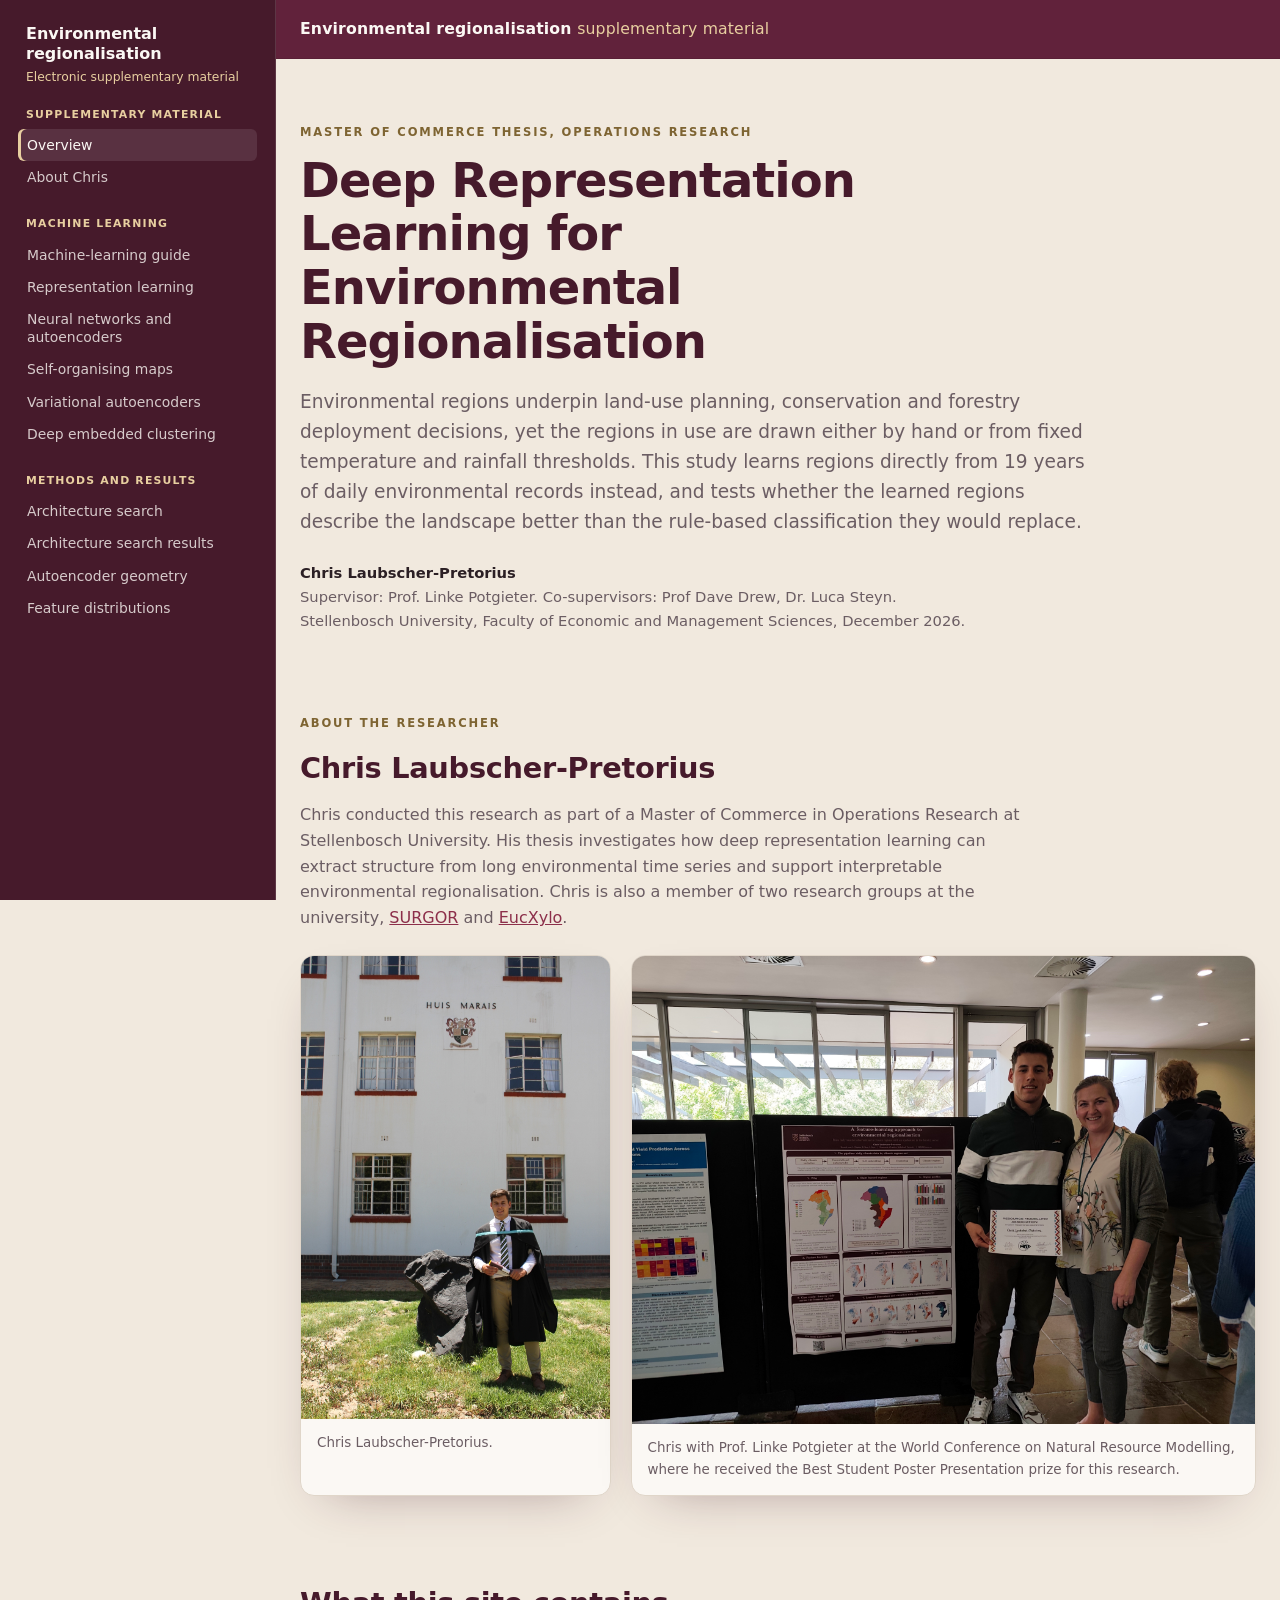
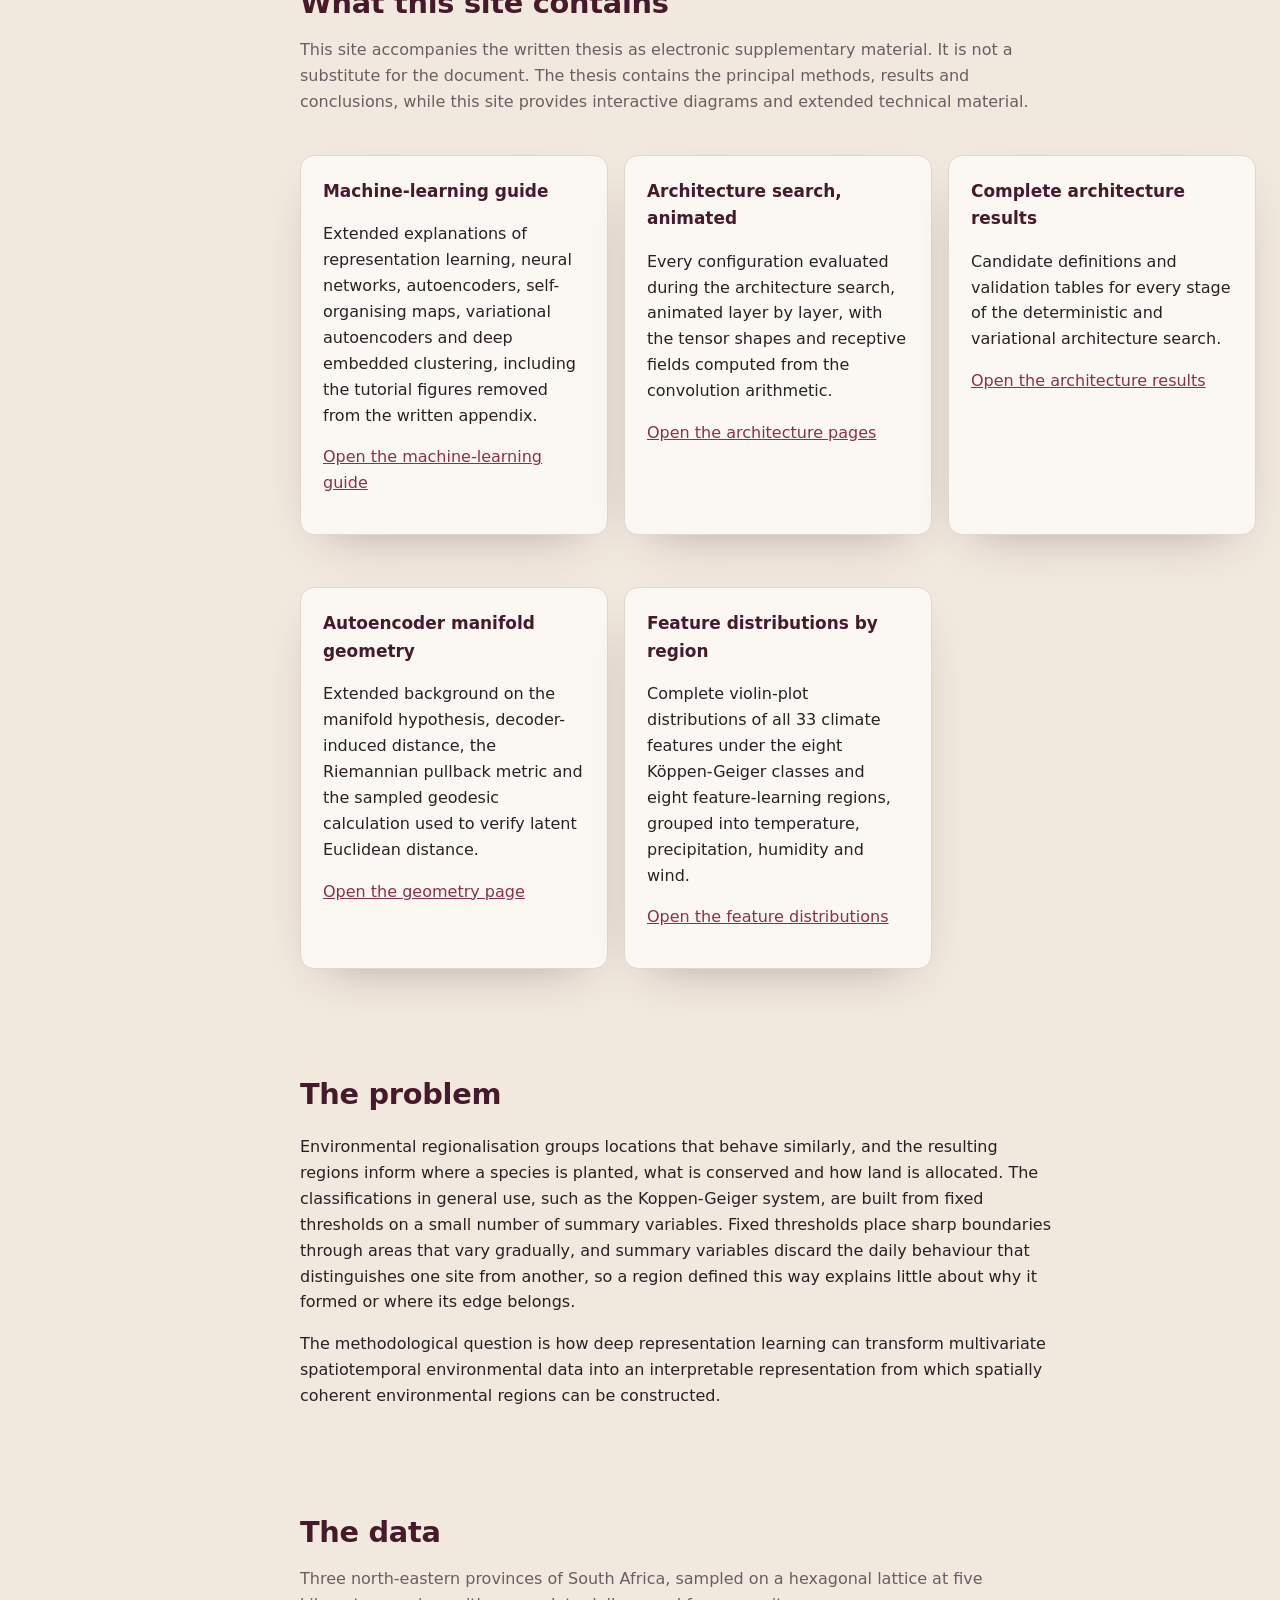
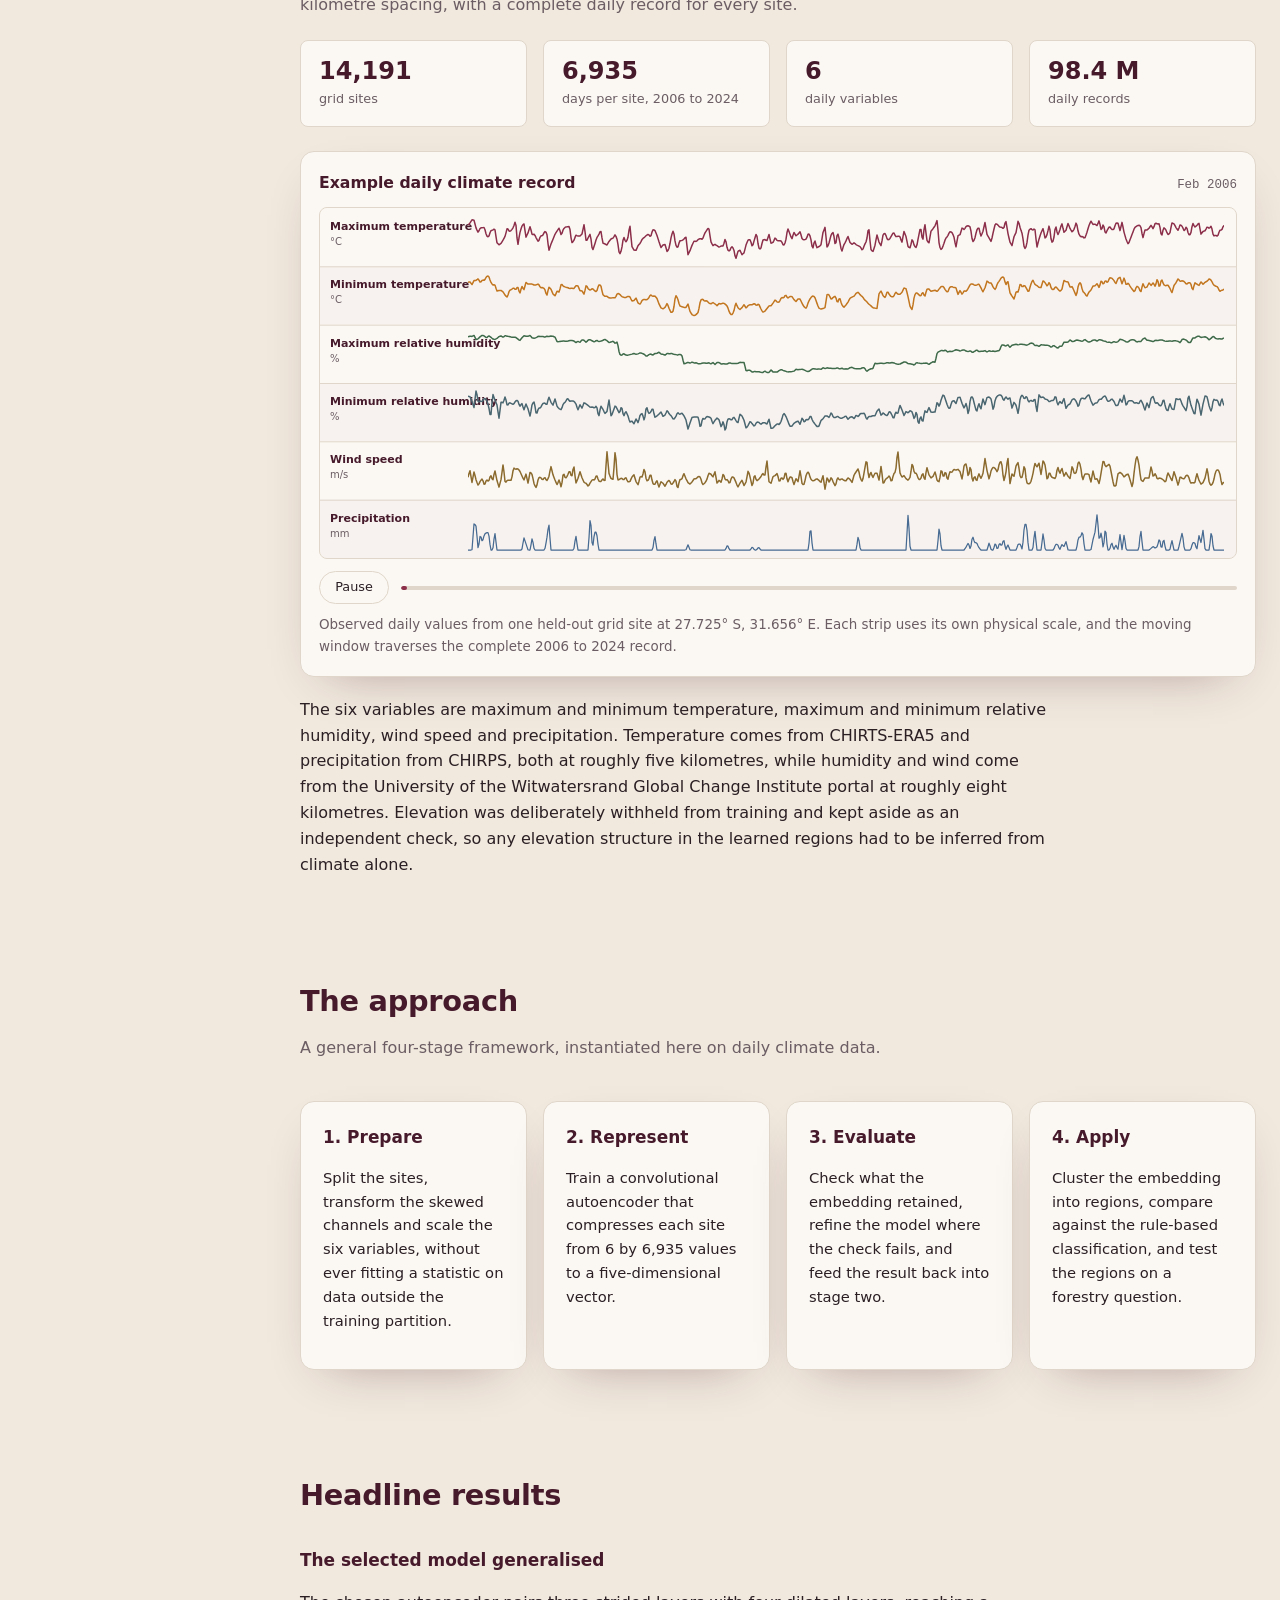
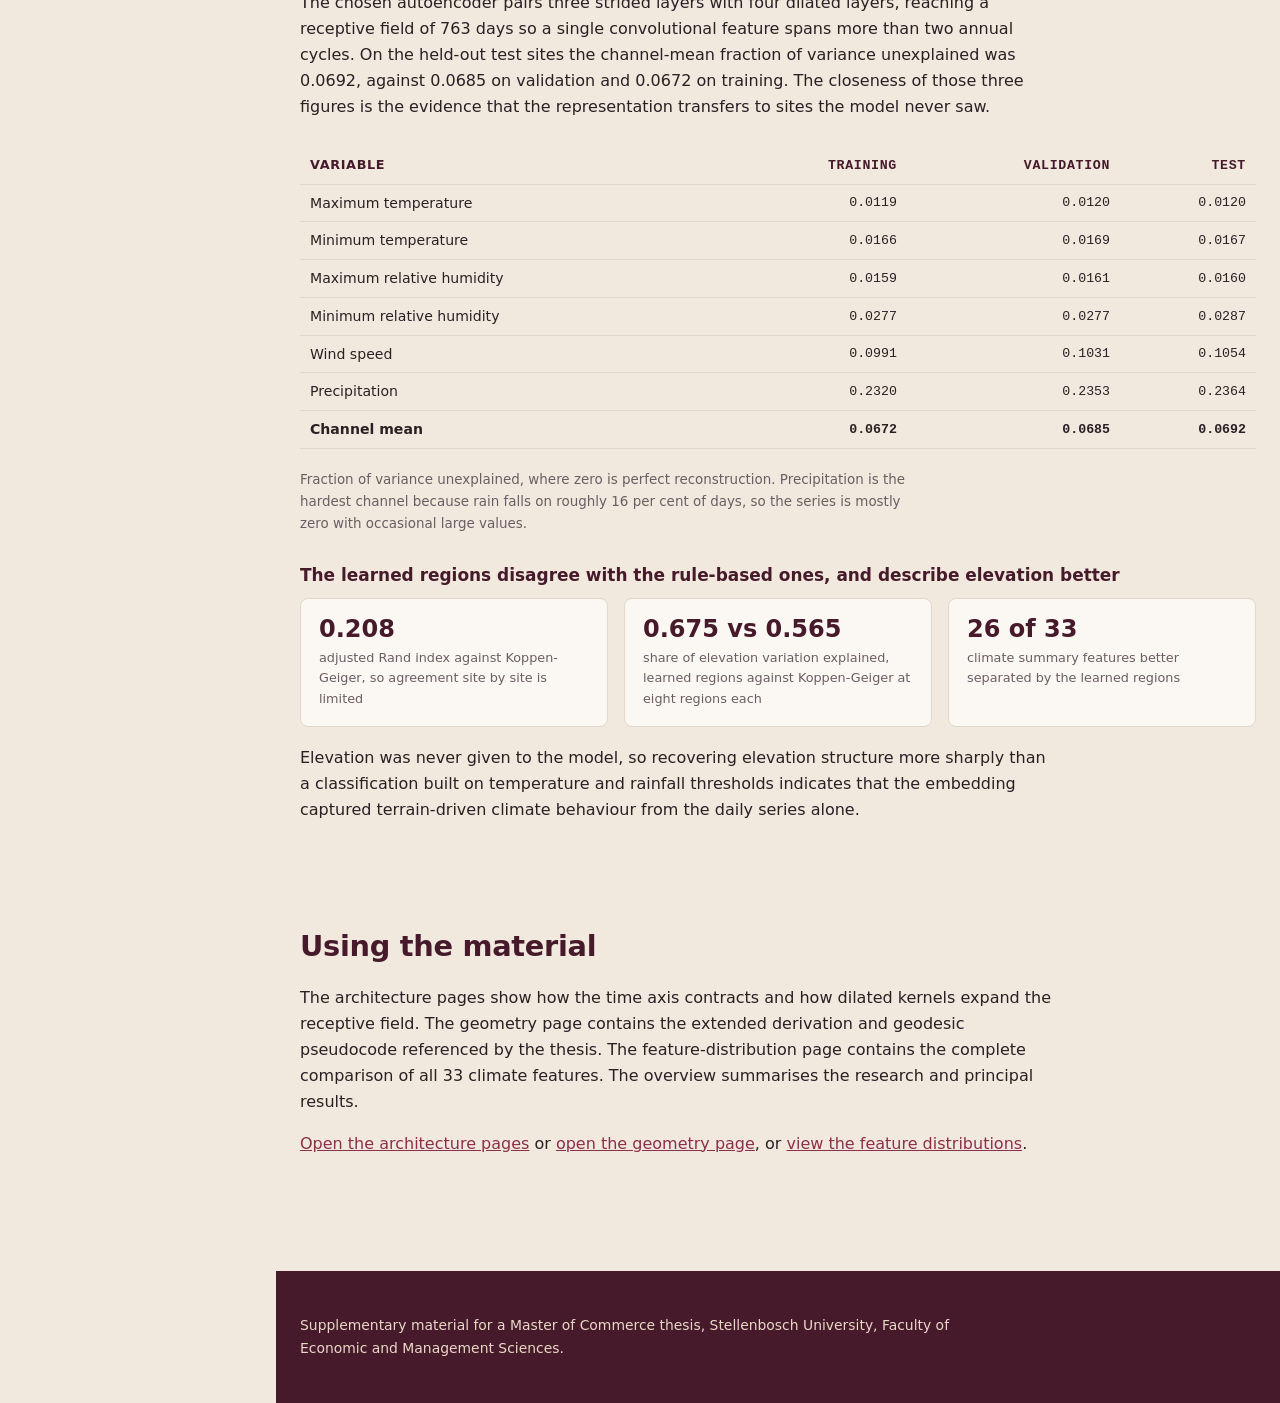
==== commit c9e96473: "Add researcher group affiliations" ====
--- a/index.html
+++ b/index.html
@@ -59,7 +59,9 @@
       Chris conducted this research as part of a Master of Commerce in Operations Research at
       Stellenbosch University. His thesis investigates how deep representation learning can
       extract structure from long environmental time series and support interpretable
-      environmental regionalisation.
+      environmental regionalisation. Chris is also a member of two research groups at the
+      university, <a href="https://www.surgor.org.za/" target="_blank" rel="noopener noreferrer">SURGOR</a>
+      and <a href="https://eucxylo.sun.ac.za/" target="_blank" rel="noopener noreferrer">EucXylo</a>.
     </p>
     <div class="about-gallery">
       <figure class="about-photo about-photo-portrait">
@@ -68,7 +70,7 @@
              width="2304"
              height="3456"
              loading="lazy">
-        <figcaption>Chris Laubscher-Pretorius at Stellenbosch University.</figcaption>
+        <figcaption>Chris Laubscher-Pretorius.</figcaption>
       </figure>
       <figure class="about-photo about-photo-award">
         <img src="images/about/chris-laubscher-pretorius-conference.jpg"
@@ -77,8 +79,8 @@
              height="3060"
              loading="lazy">
         <figcaption>
-          Chris Laubscher-Pretorius with Prof. Linke Potgieter at the World Conference on Natural
-          Resource Modelling, where he received the Best Student Poster Presentation prize.
+          Chris with Prof. Linke Potgieter at the World Conference on Natural Resource Modelling,
+          where he received the Best Student Poster Presentation prize for this research.
         </figcaption>
       </figure>
     </div>
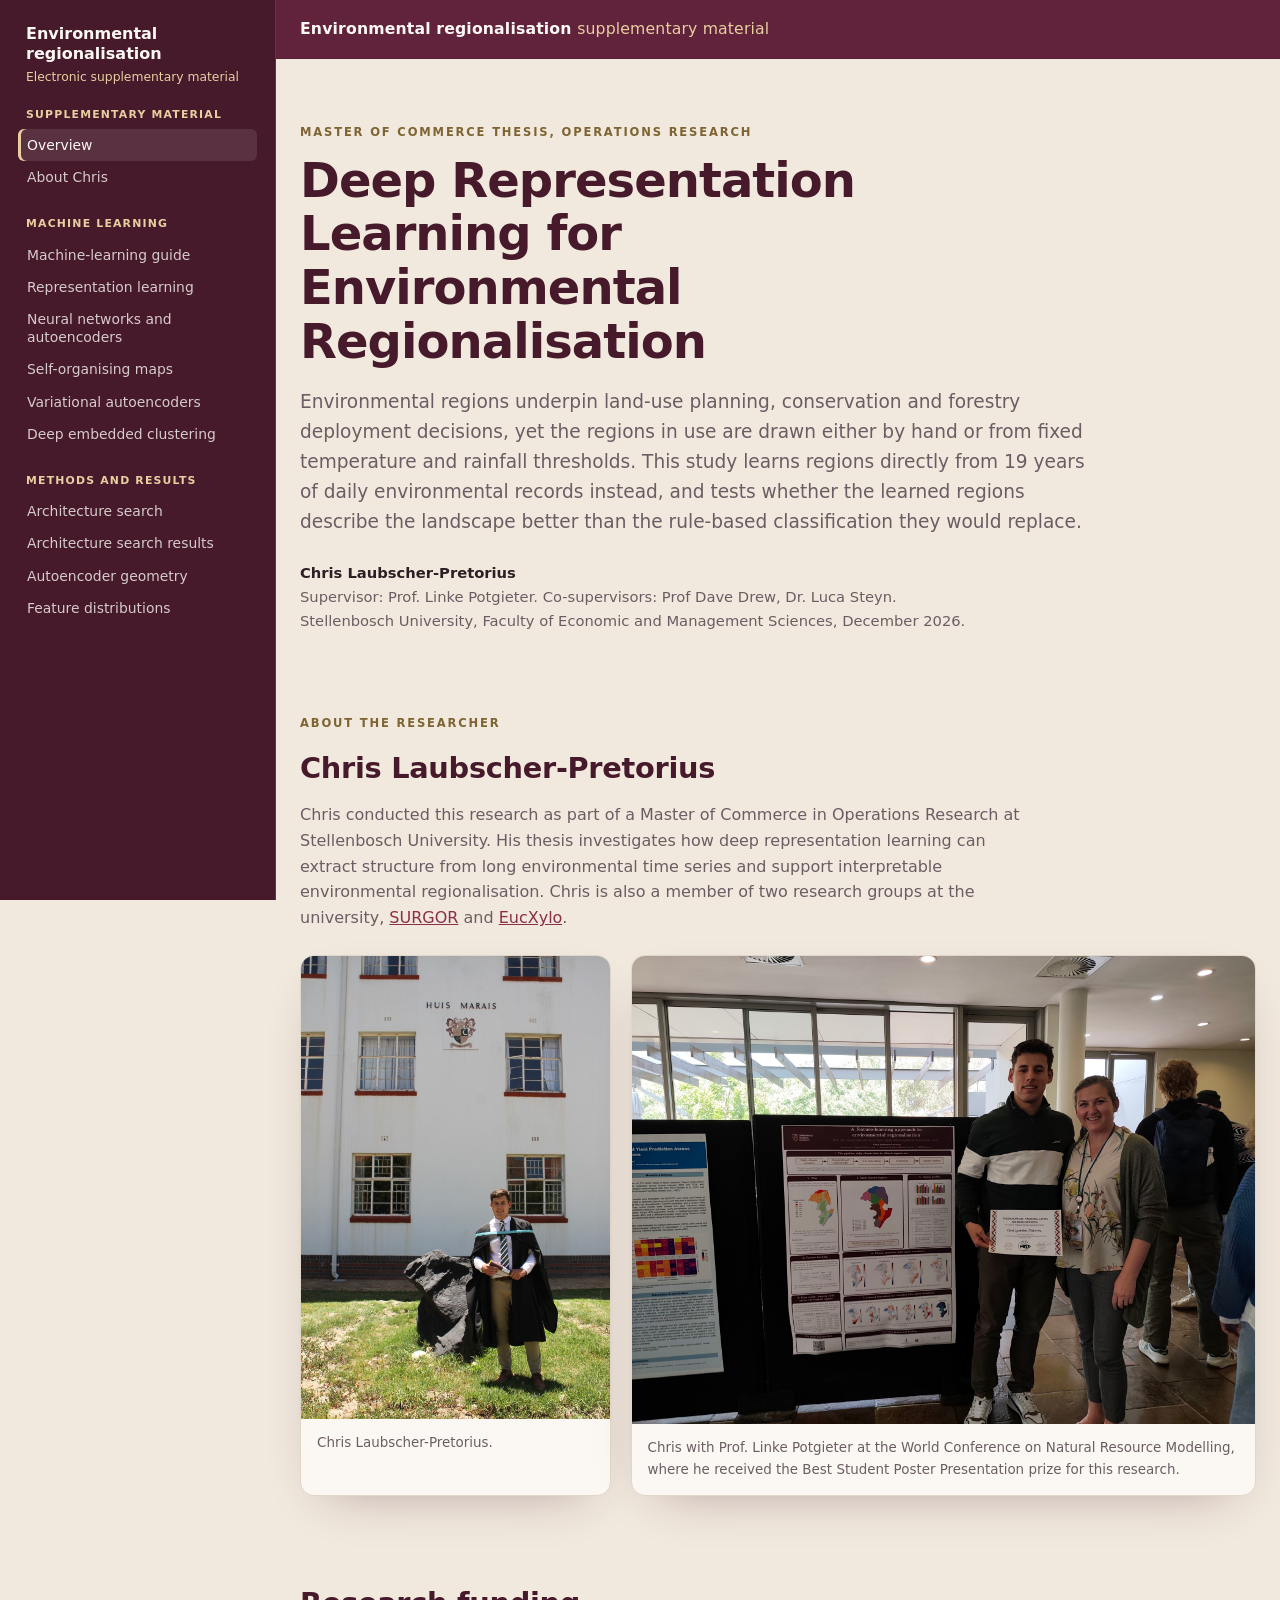
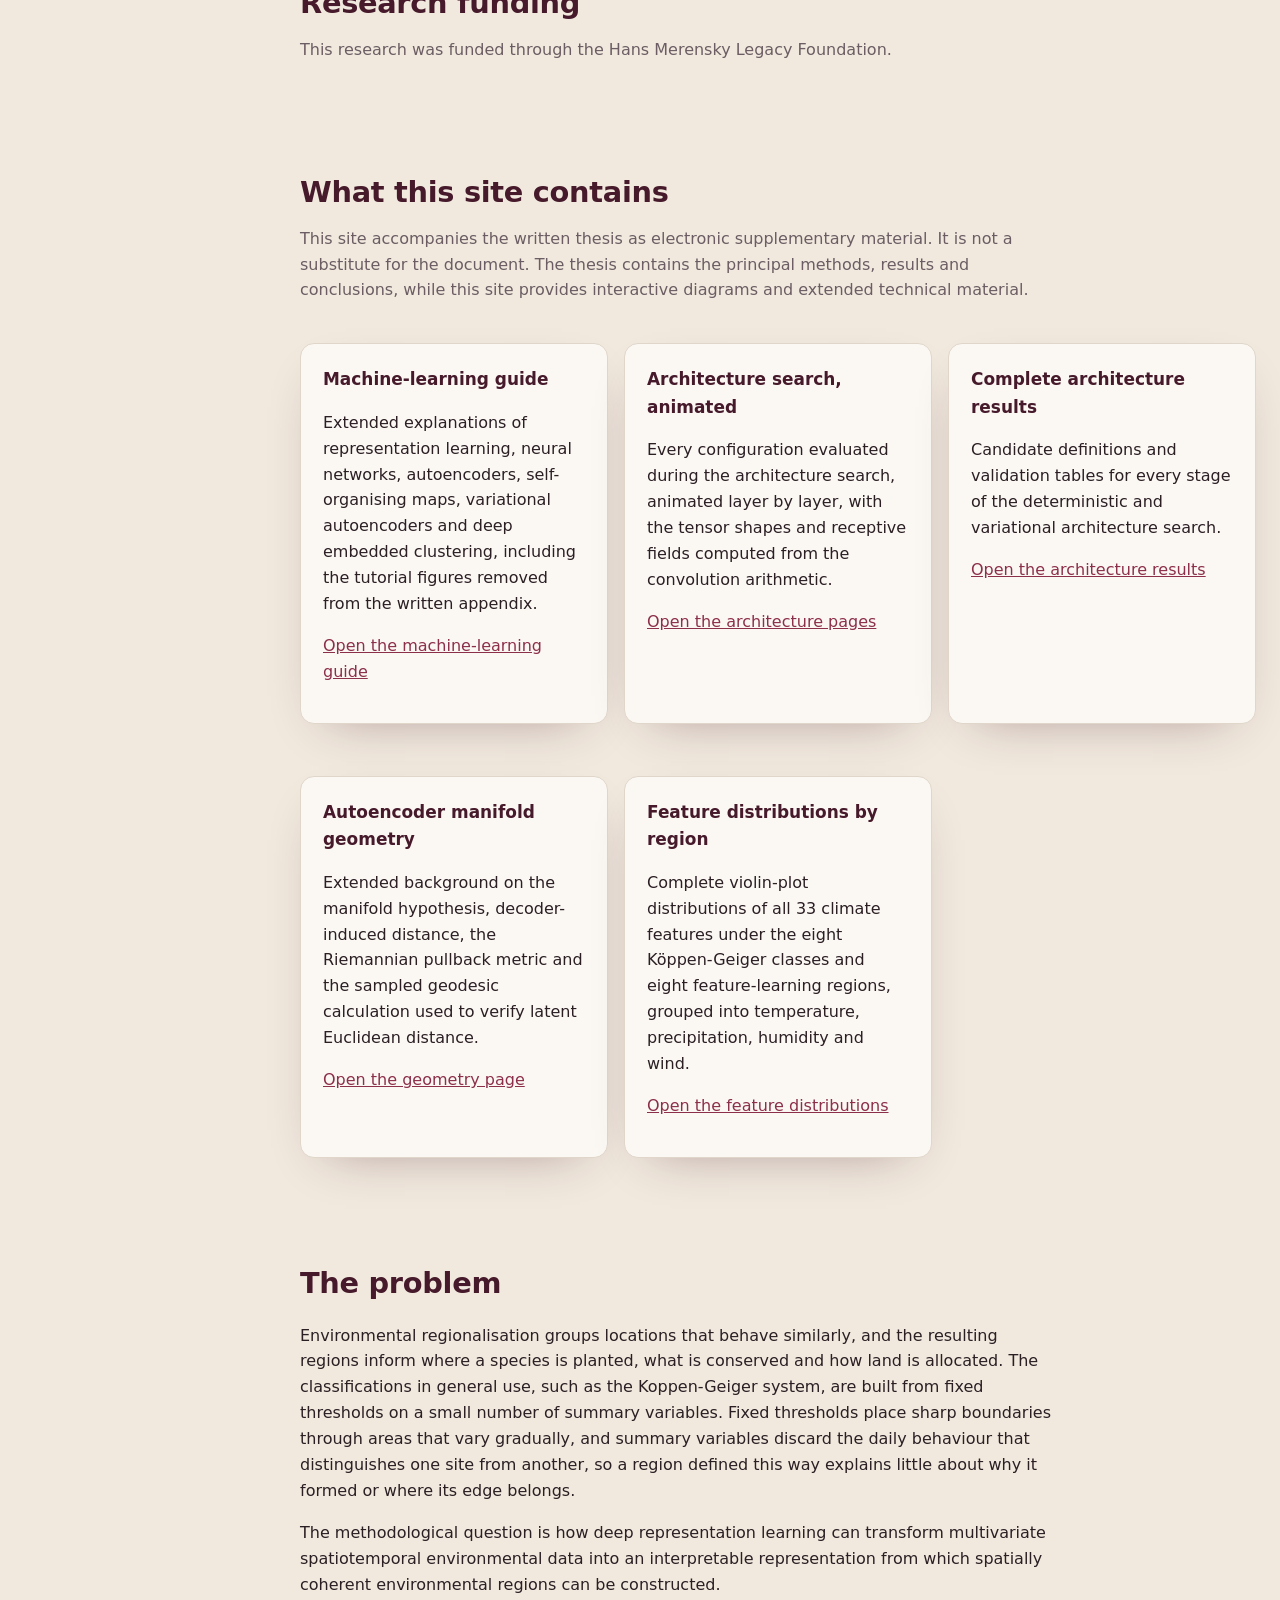
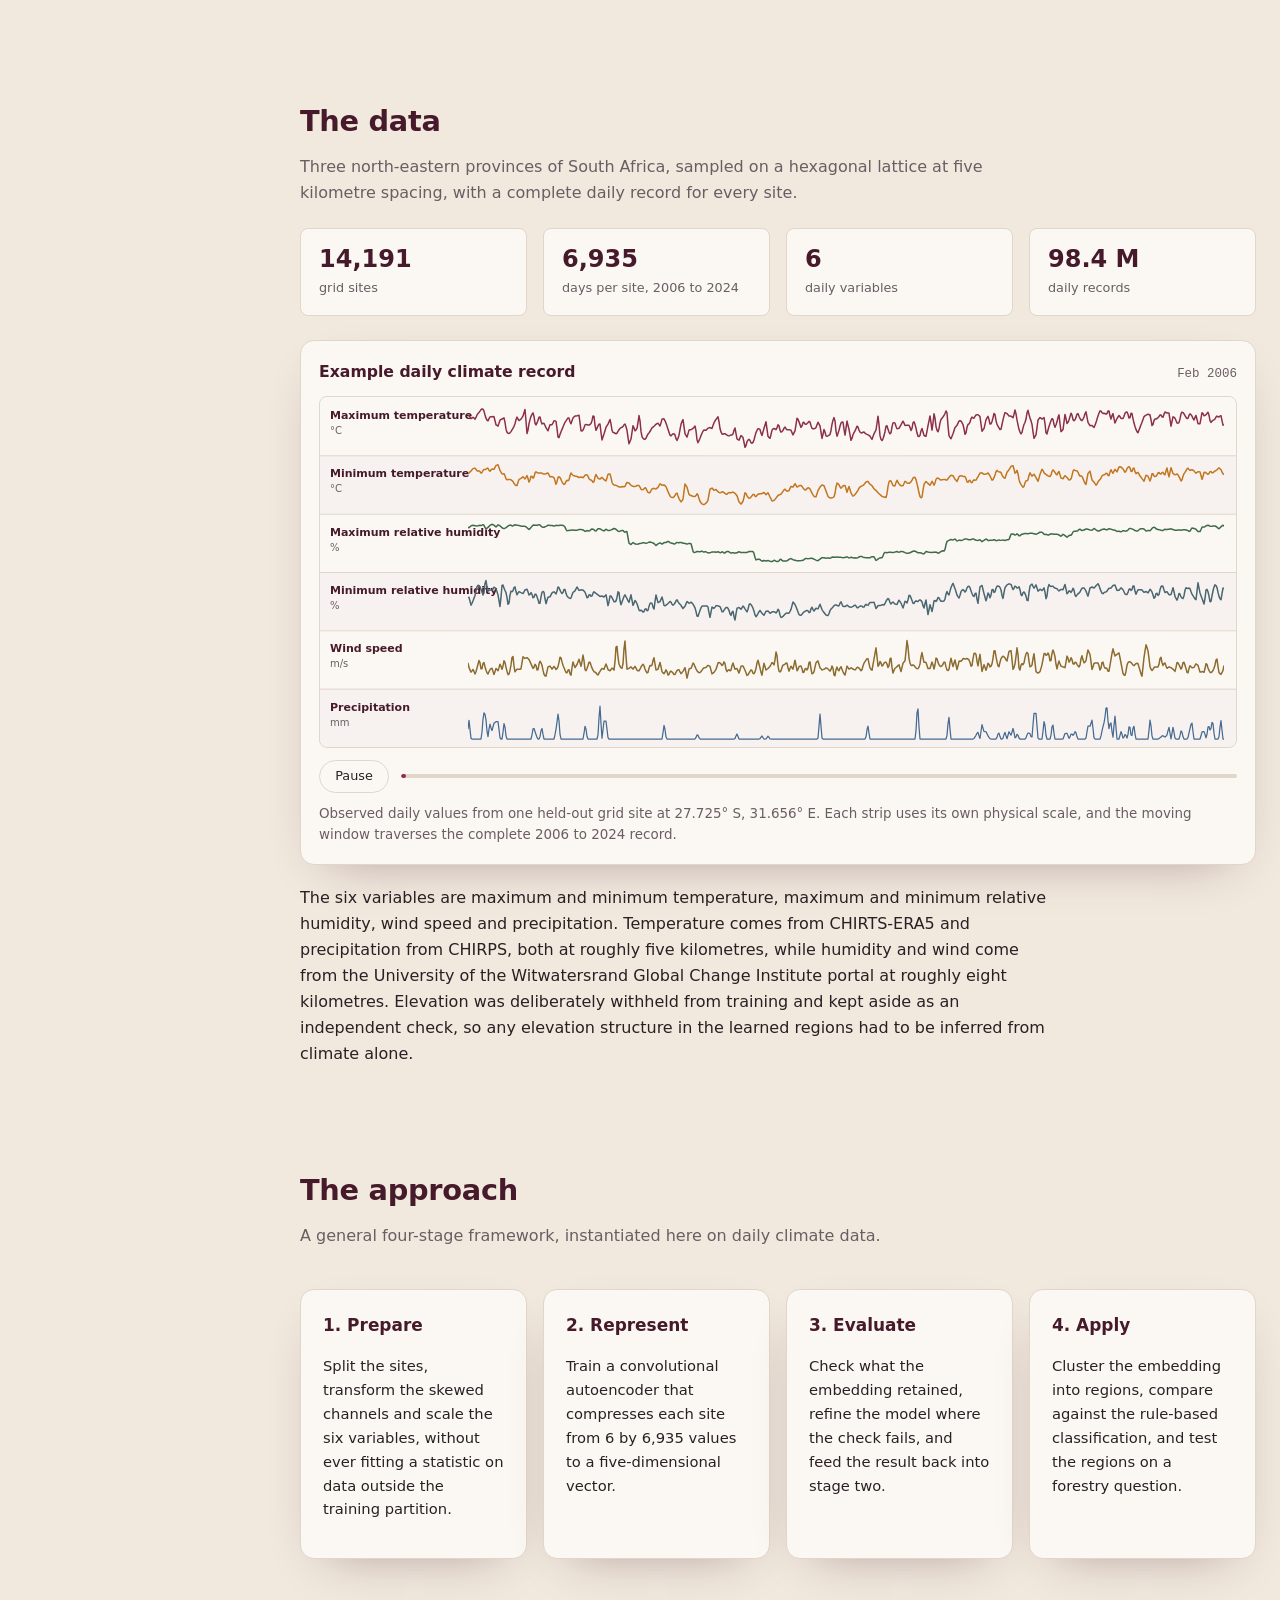
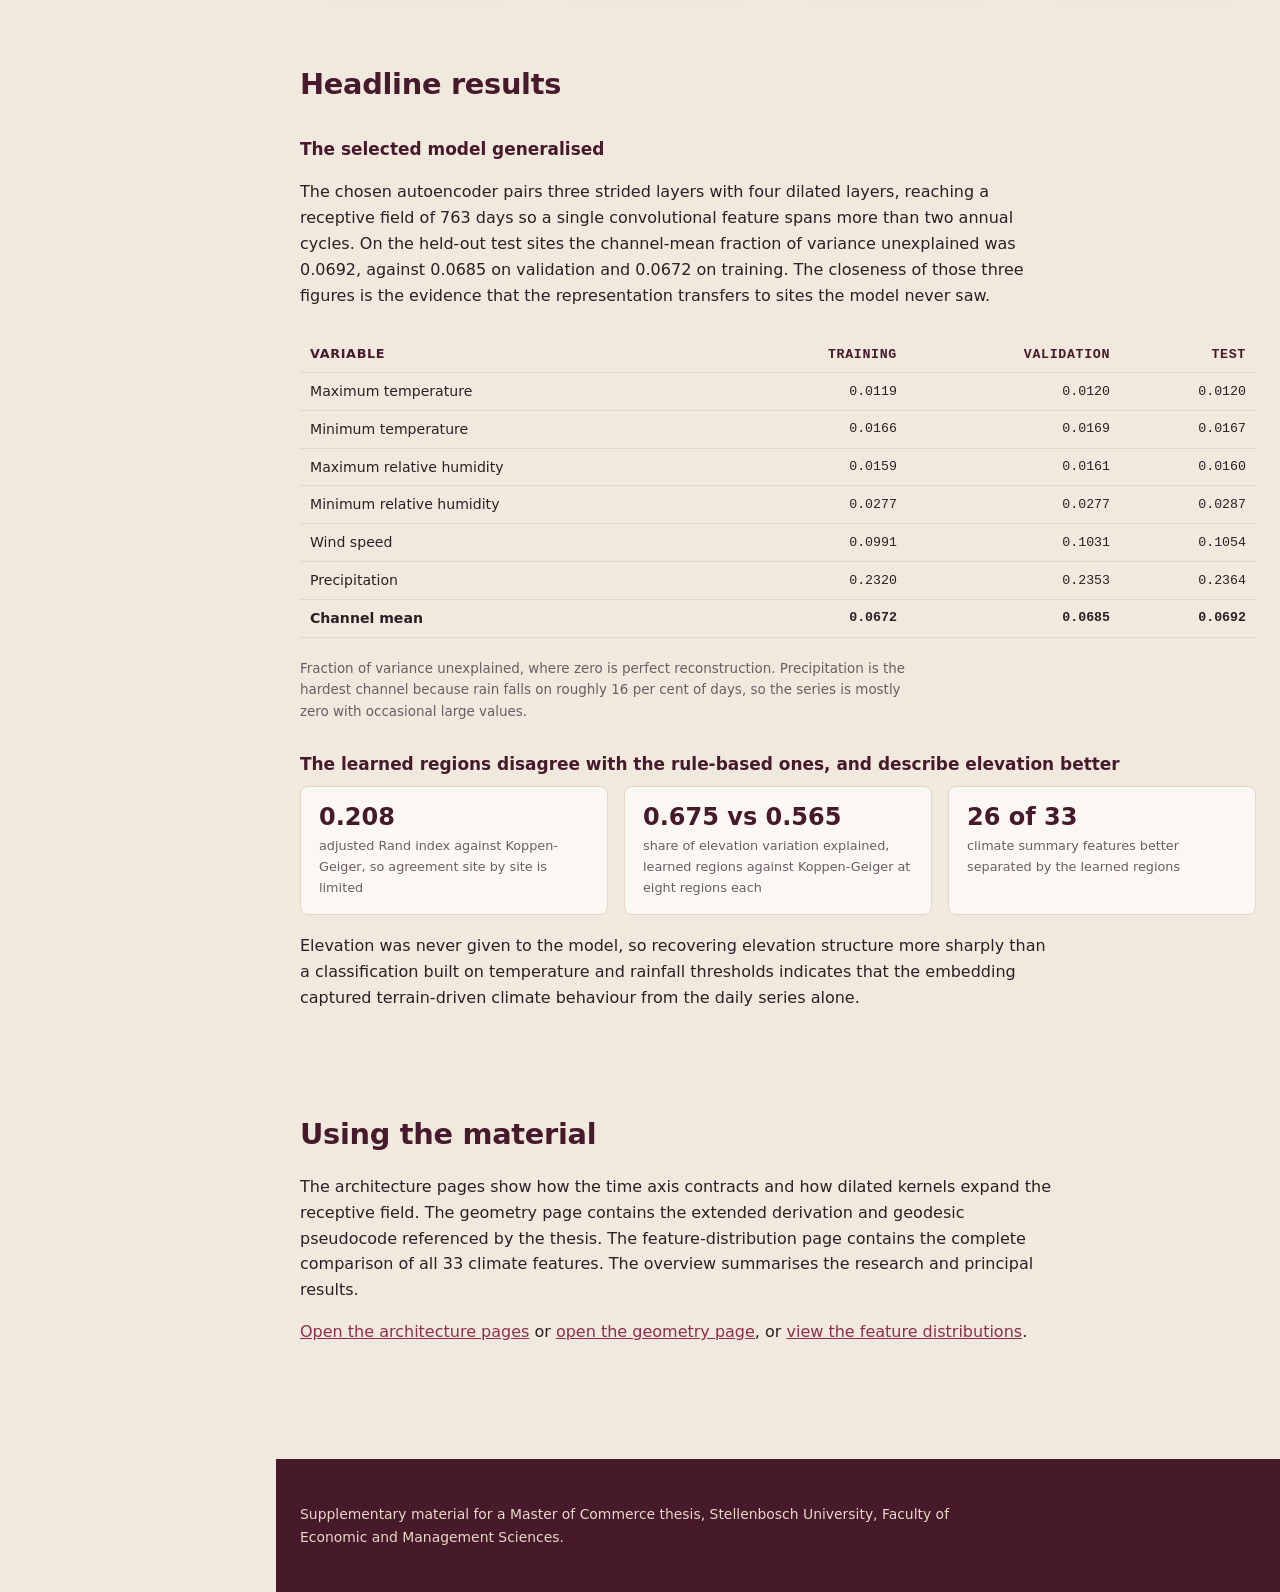
==== commit 08dc2f60: "Add research funding acknowledgement" ====
--- a/index.html
+++ b/index.html
@@ -87,6 +87,15 @@
   </div>
 </section>
 
+<section id="funding">
+  <div class="wrap">
+    <h2>Research funding</h2>
+    <p class="section-lede">
+      This research was funded through the Hans Merensky Legacy Foundation.
+    </p>
+  </div>
+</section>
+
 <section>
   <div class="wrap">
     <h2>What this site contains</h2>
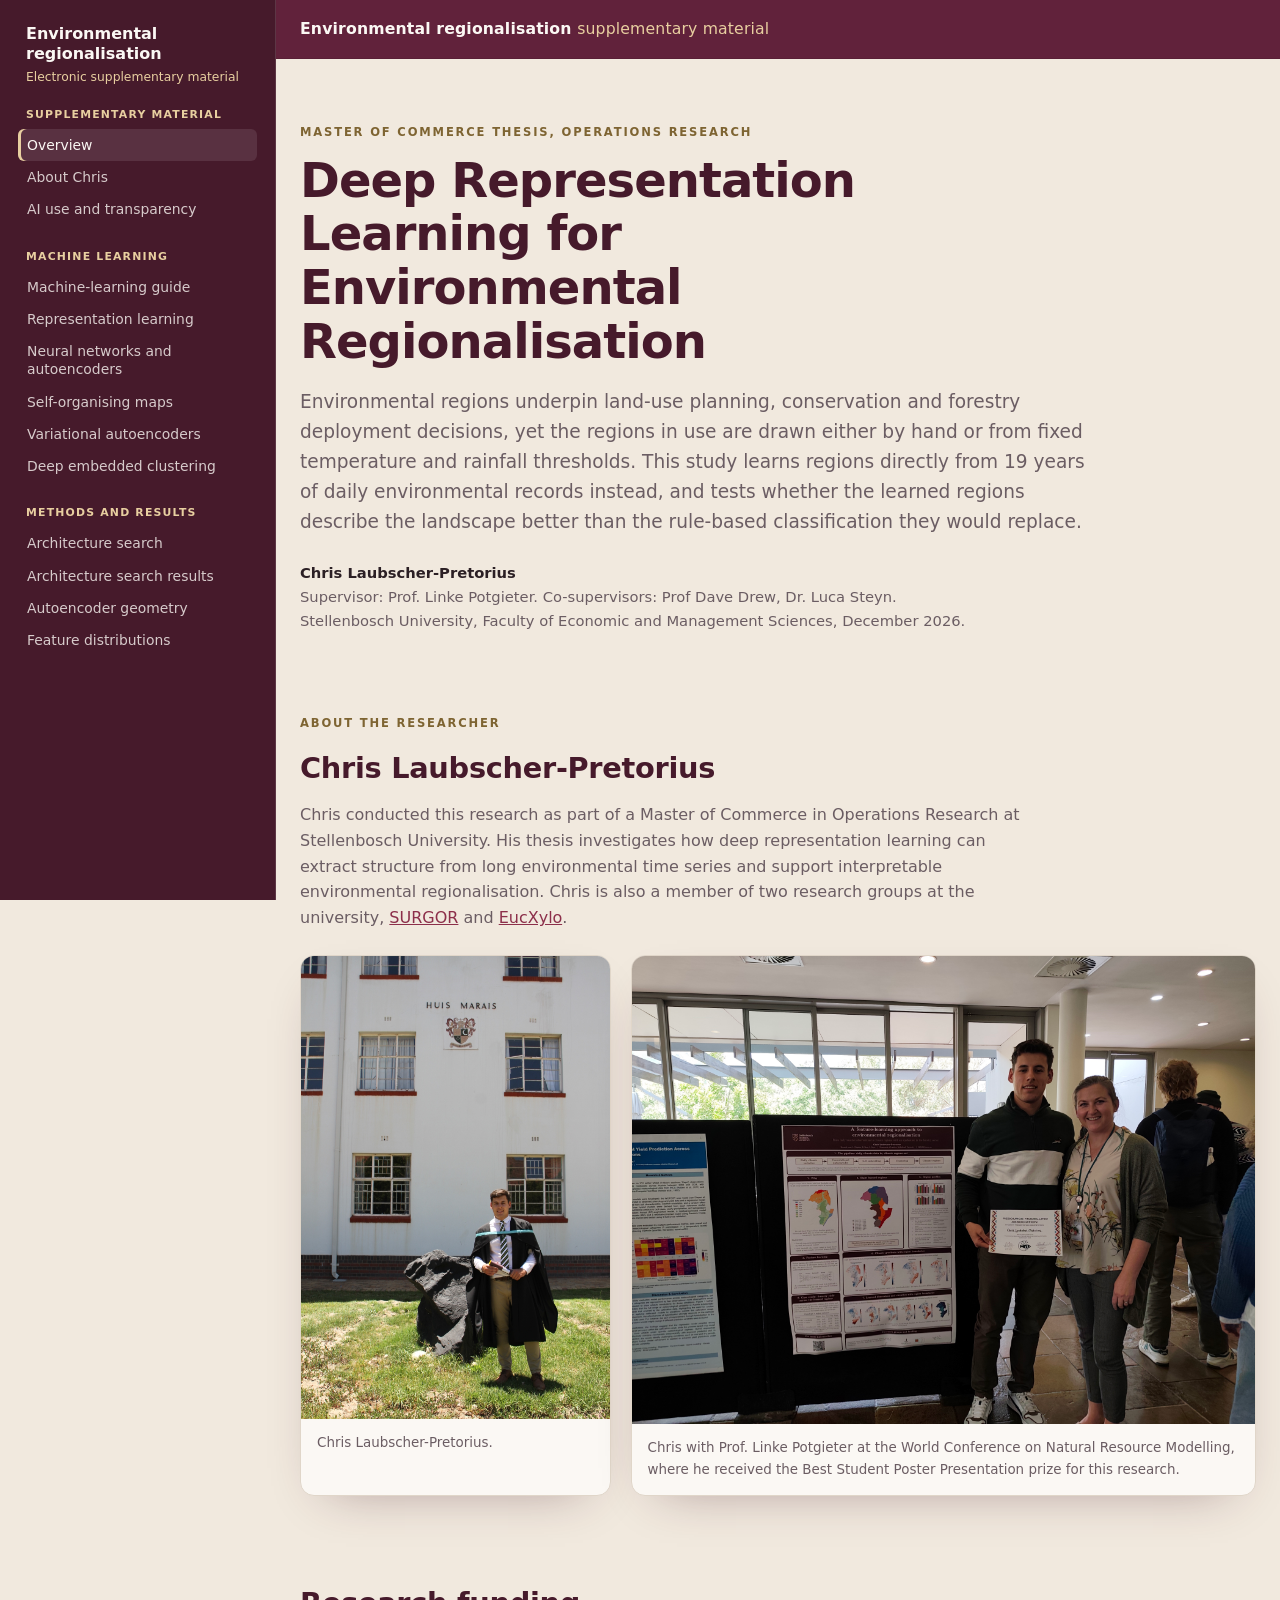
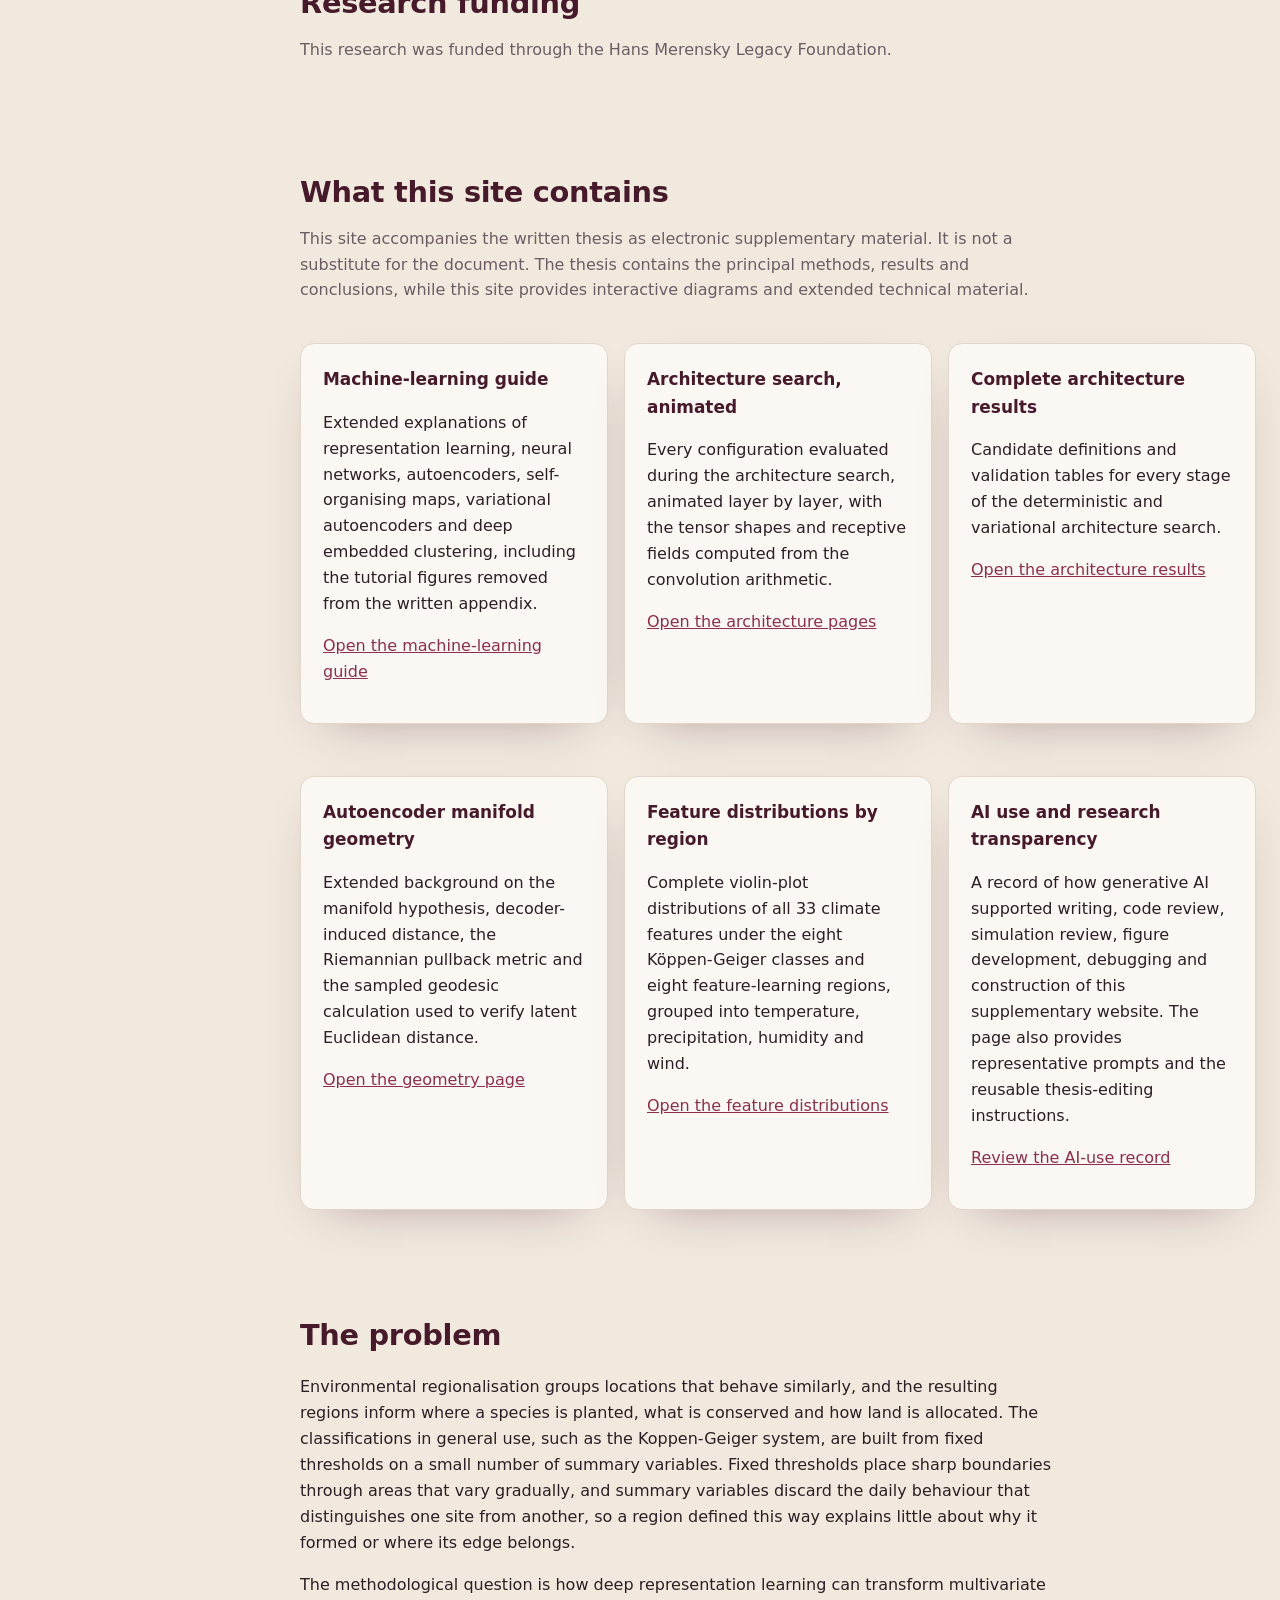
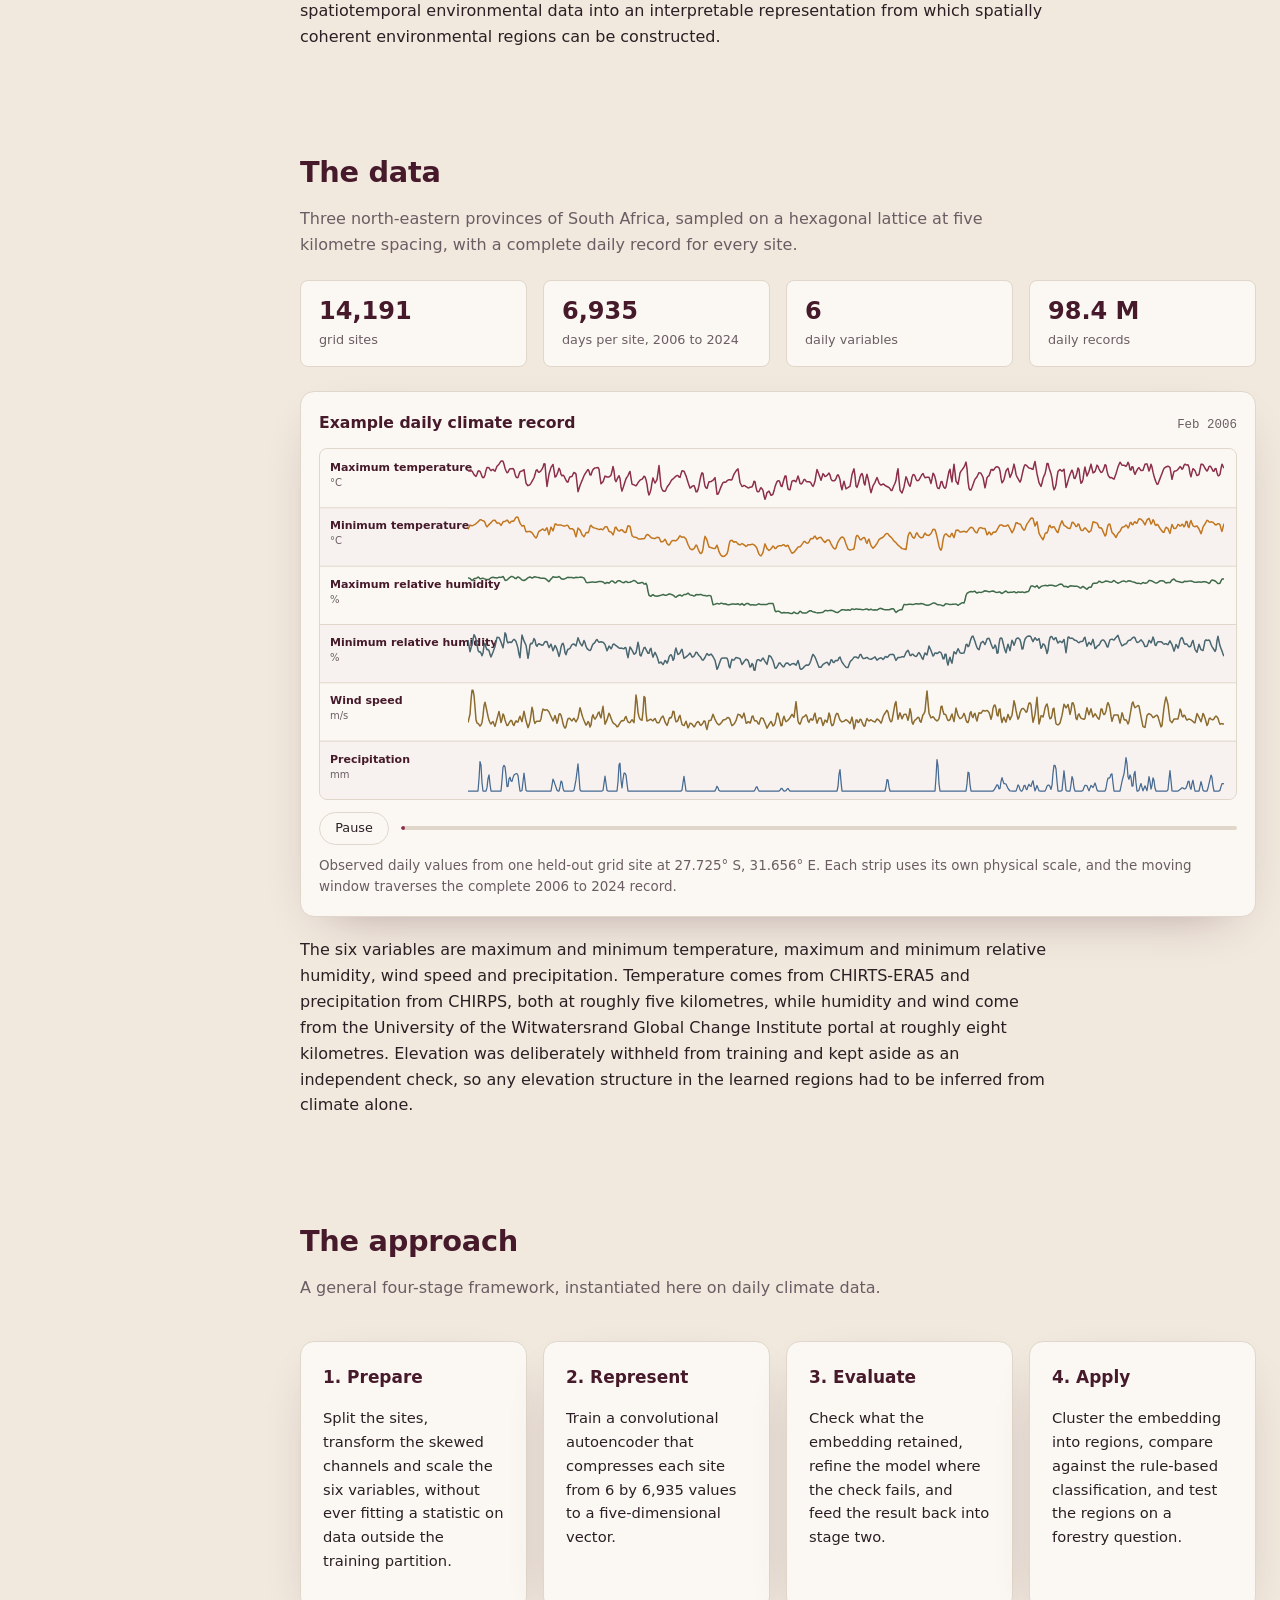
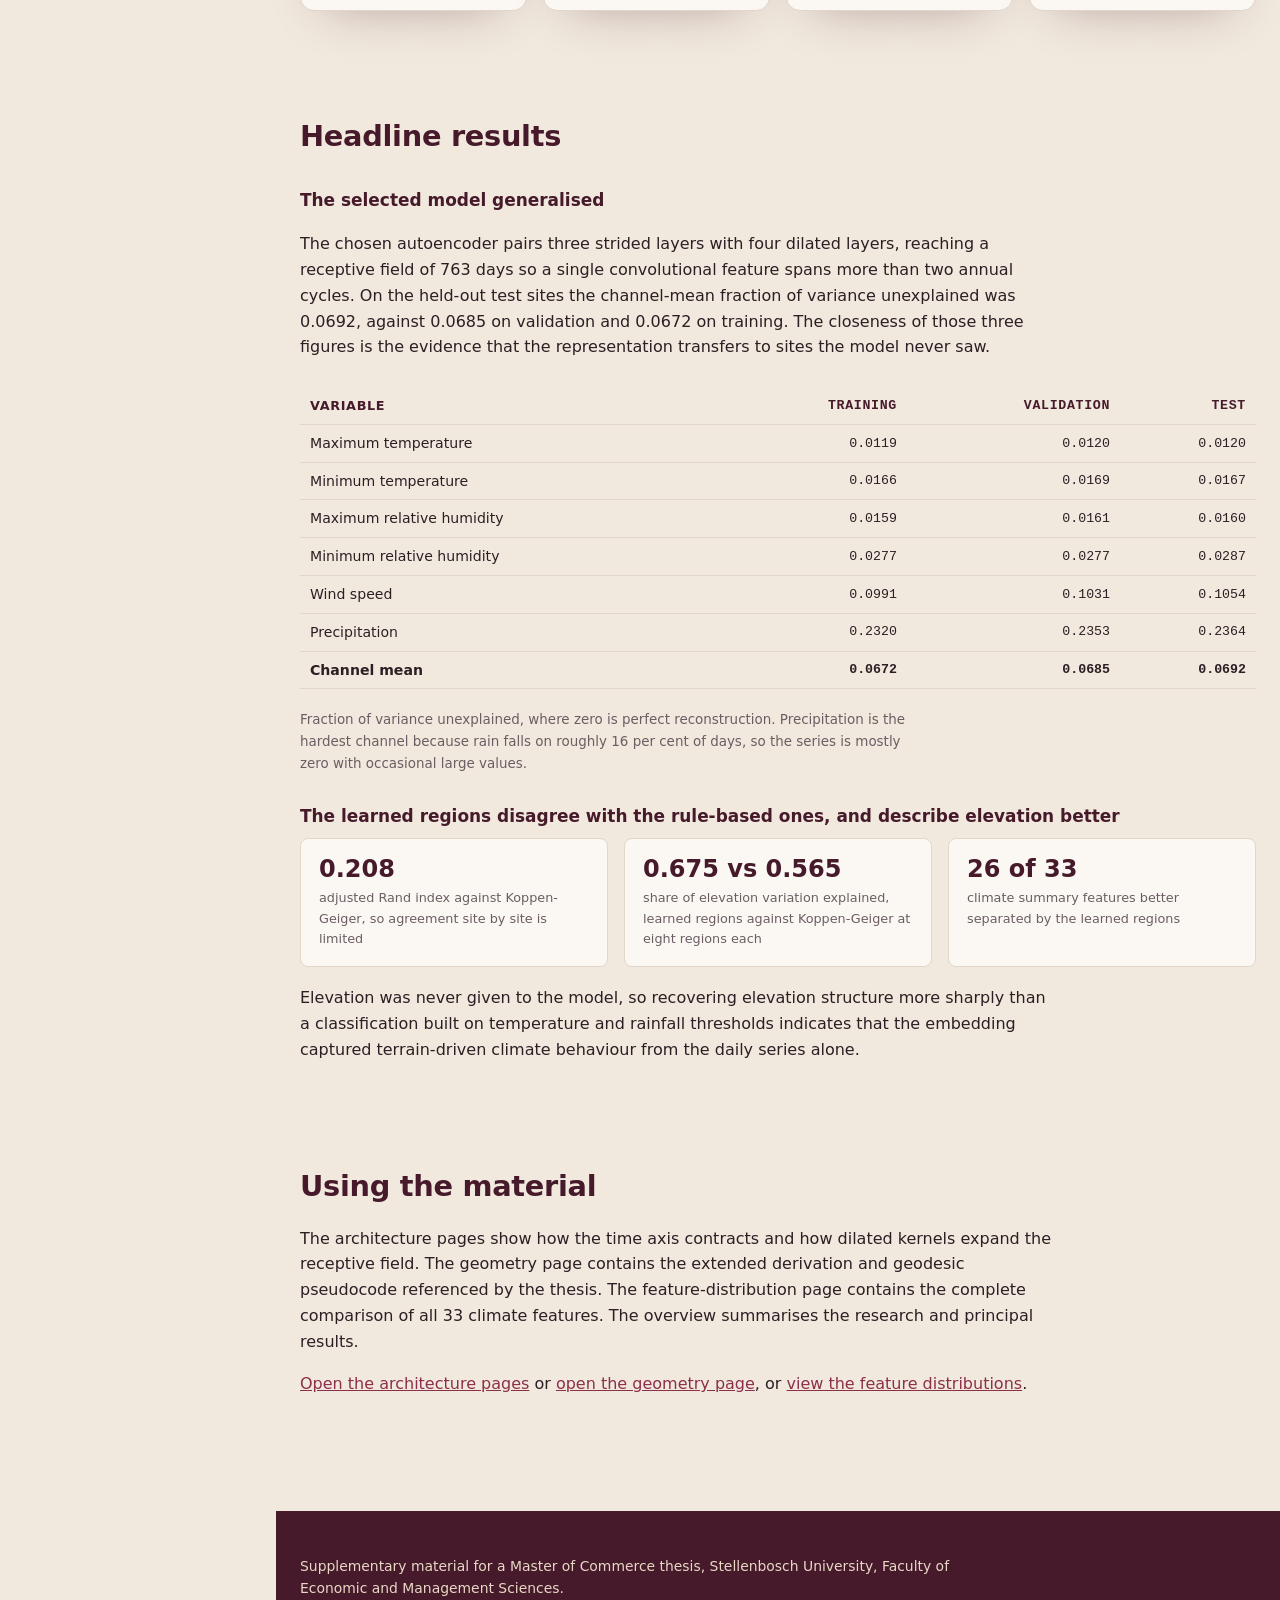
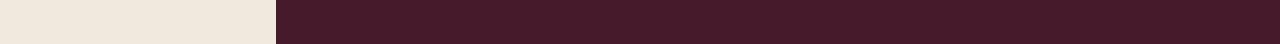
==== commit 8488cac5: "Add AI use and research transparency page" ====
--- a/index.html
+++ b/index.html
@@ -23,6 +23,7 @@
     <nav class="nav">
       <a href="index.html" aria-current="page">Overview</a>
       <a href="#about">About</a>
+      <a href="research-transparency.html">AI transparency</a>
       <a href="architectures.html">Architectures</a>
       <a href="geometry.html">Geometry</a>
       <a href="feature-distributions.html">Distributions</a>
@@ -148,6 +149,15 @@
         </p>
         <p><a href="feature-distributions.html">Open the feature distributions</a></p>
       </div>
+      <div class="card">
+        <h3 style="margin-top:0">AI use and research transparency</h3>
+        <p>
+          A record of how generative AI supported writing, code review, simulation review,
+          figure development, debugging and construction of this supplementary website. The page
+          also provides representative prompts and the reusable thesis-editing instructions.
+        </p>
+        <p><a href="research-transparency.html">Review the AI-use record</a></p>
+      </div>
     </div>
   </div>
 </section>
--- a/css/styles.css
+++ b/css/styles.css
@@ -505,6 +505,53 @@
 .source-list { max-width: 78ch; padding-left: 1.25rem; }
 .source-list li + li { margin-top: 12px; }
 
+/* ---------- research transparency ---------- */
+
+.transparency-note {
+  max-width: 78ch;
+  padding: 16px 18px;
+  border-left: 4px solid var(--accent);
+  border-radius: 0 var(--radius-md) var(--radius-md) 0;
+  background: var(--accent-soft);
+}
+.prompt-card {
+  max-width: 82ch;
+  margin: 14px 0;
+  overflow: hidden;
+  border: 1px solid var(--border);
+  border-radius: var(--radius-md);
+  background: var(--paper);
+  box-shadow: var(--card-shadow);
+}
+.prompt-card summary {
+  cursor: pointer;
+  padding: 14px 16px;
+  color: var(--heading);
+  font-weight: 650;
+}
+.prompt-card[open] summary { border-bottom: 1px solid var(--border); }
+.prompt-card pre {
+  margin: 0;
+  padding: 16px;
+  overflow-x: auto;
+  white-space: pre-wrap;
+  color: var(--ink);
+  font-family: var(--mono);
+  font-size: 0.82rem;
+  line-height: 1.55;
+}
+.download-link {
+  display: inline-block;
+  margin-top: 8px;
+  padding: 8px 13px;
+  border: 1px solid var(--accent);
+  border-radius: 999px;
+  color: var(--accent);
+  text-decoration: none;
+  font-weight: 650;
+}
+.download-link:hover { color: var(--paper); background: var(--accent); }
+
 /* ---------- feature-distribution gallery ---------- */
 
 .plot-grid {
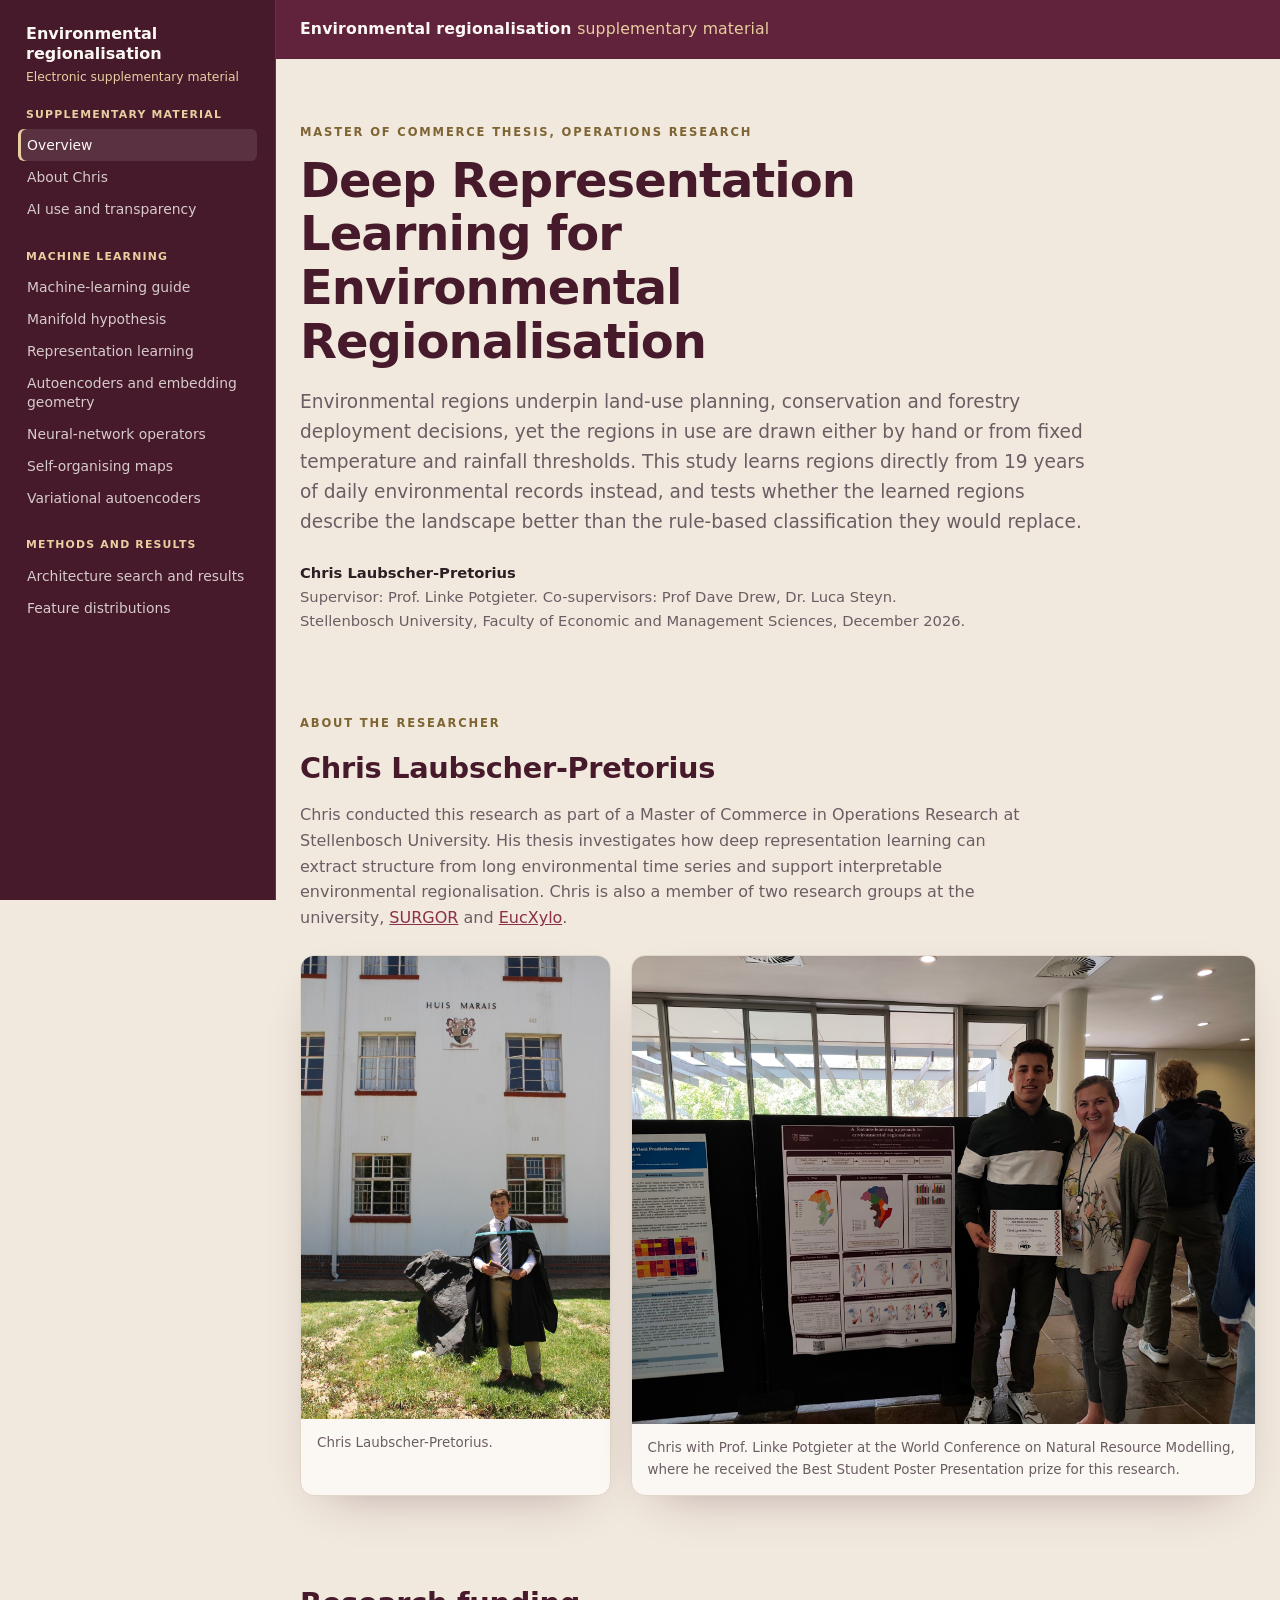
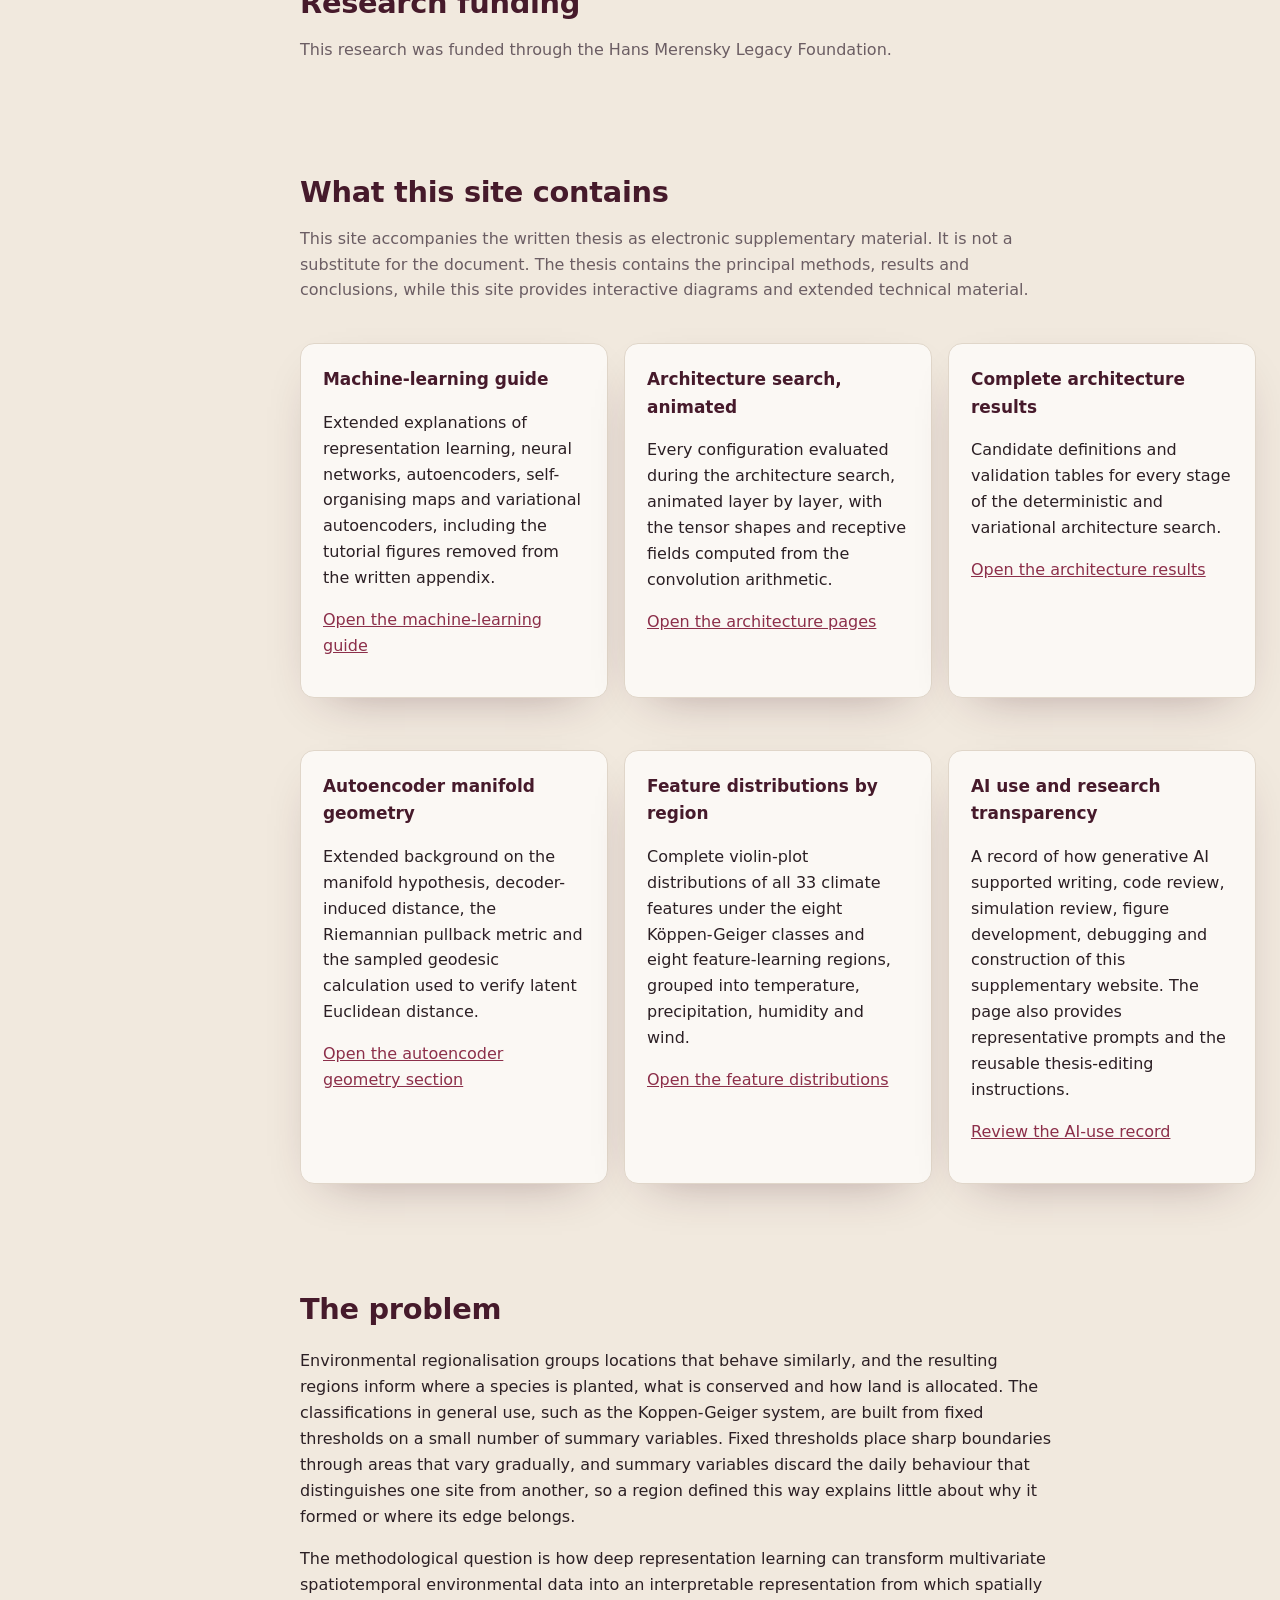
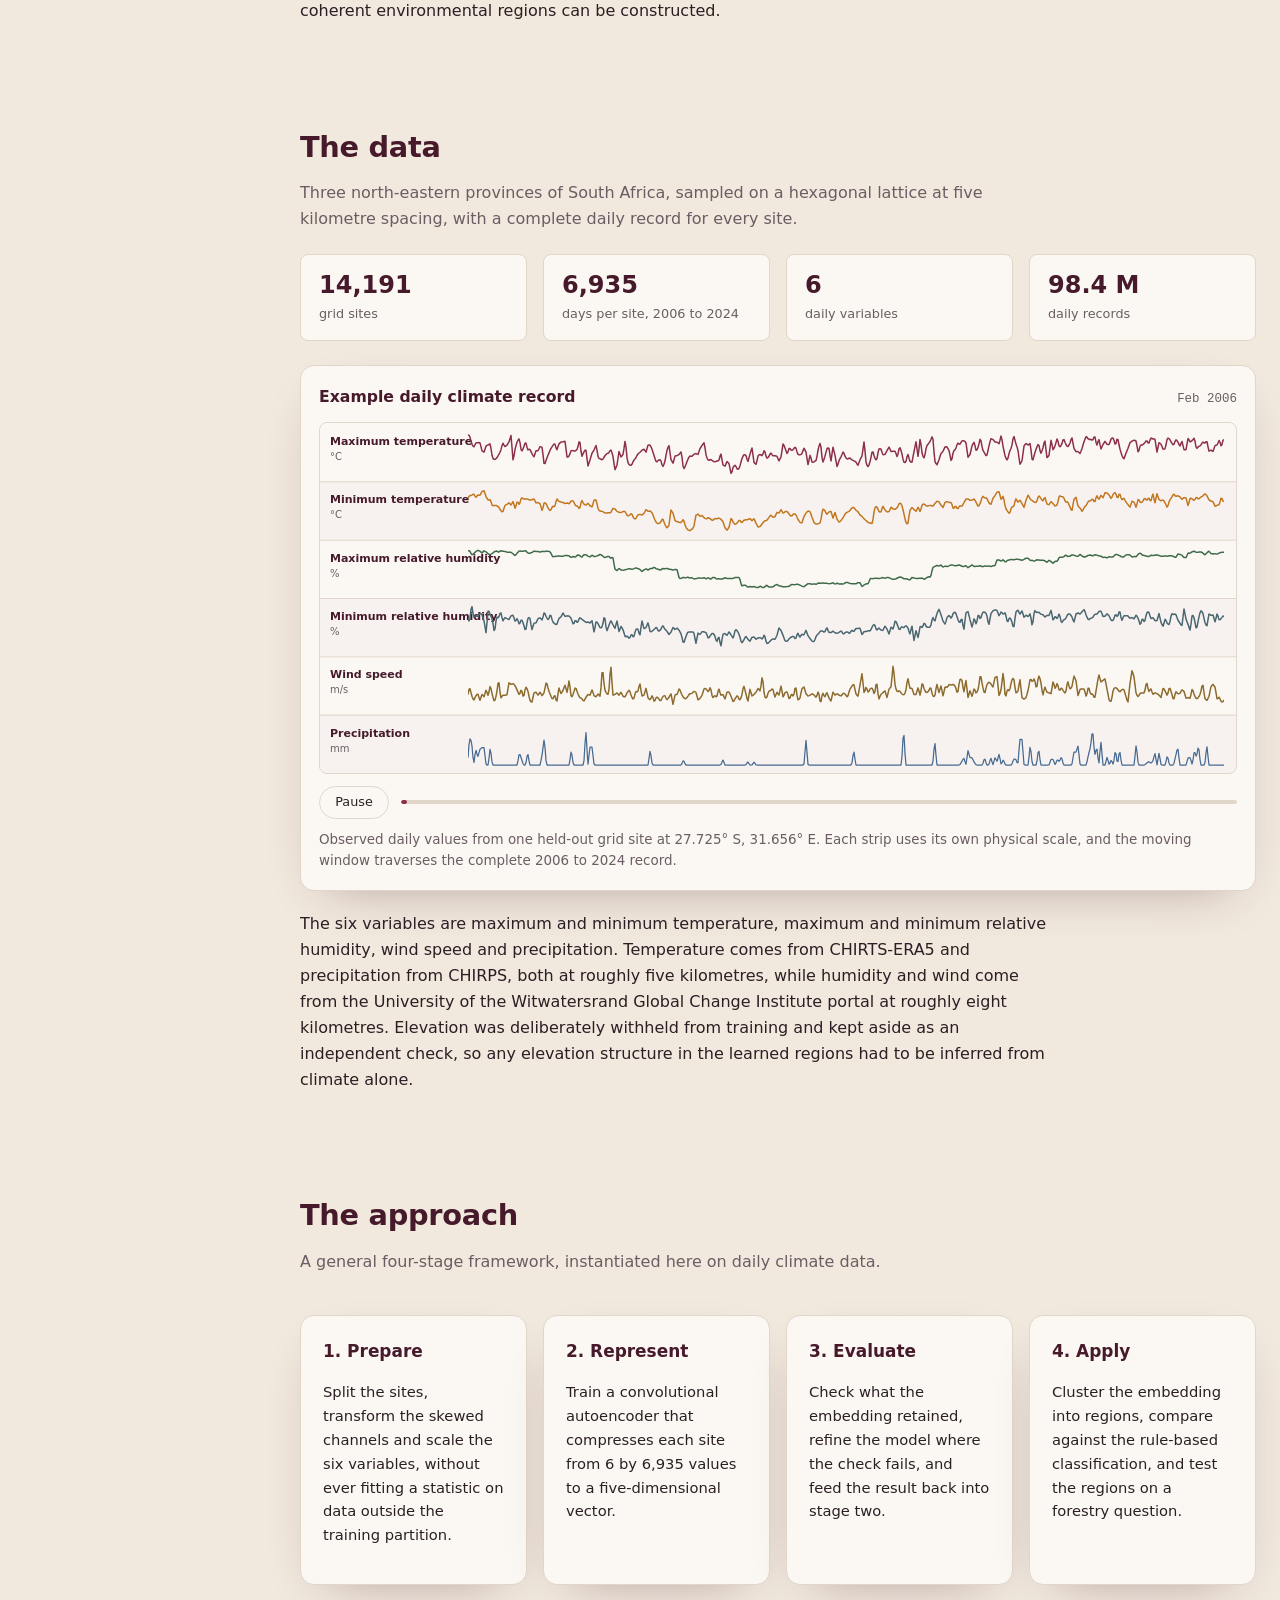
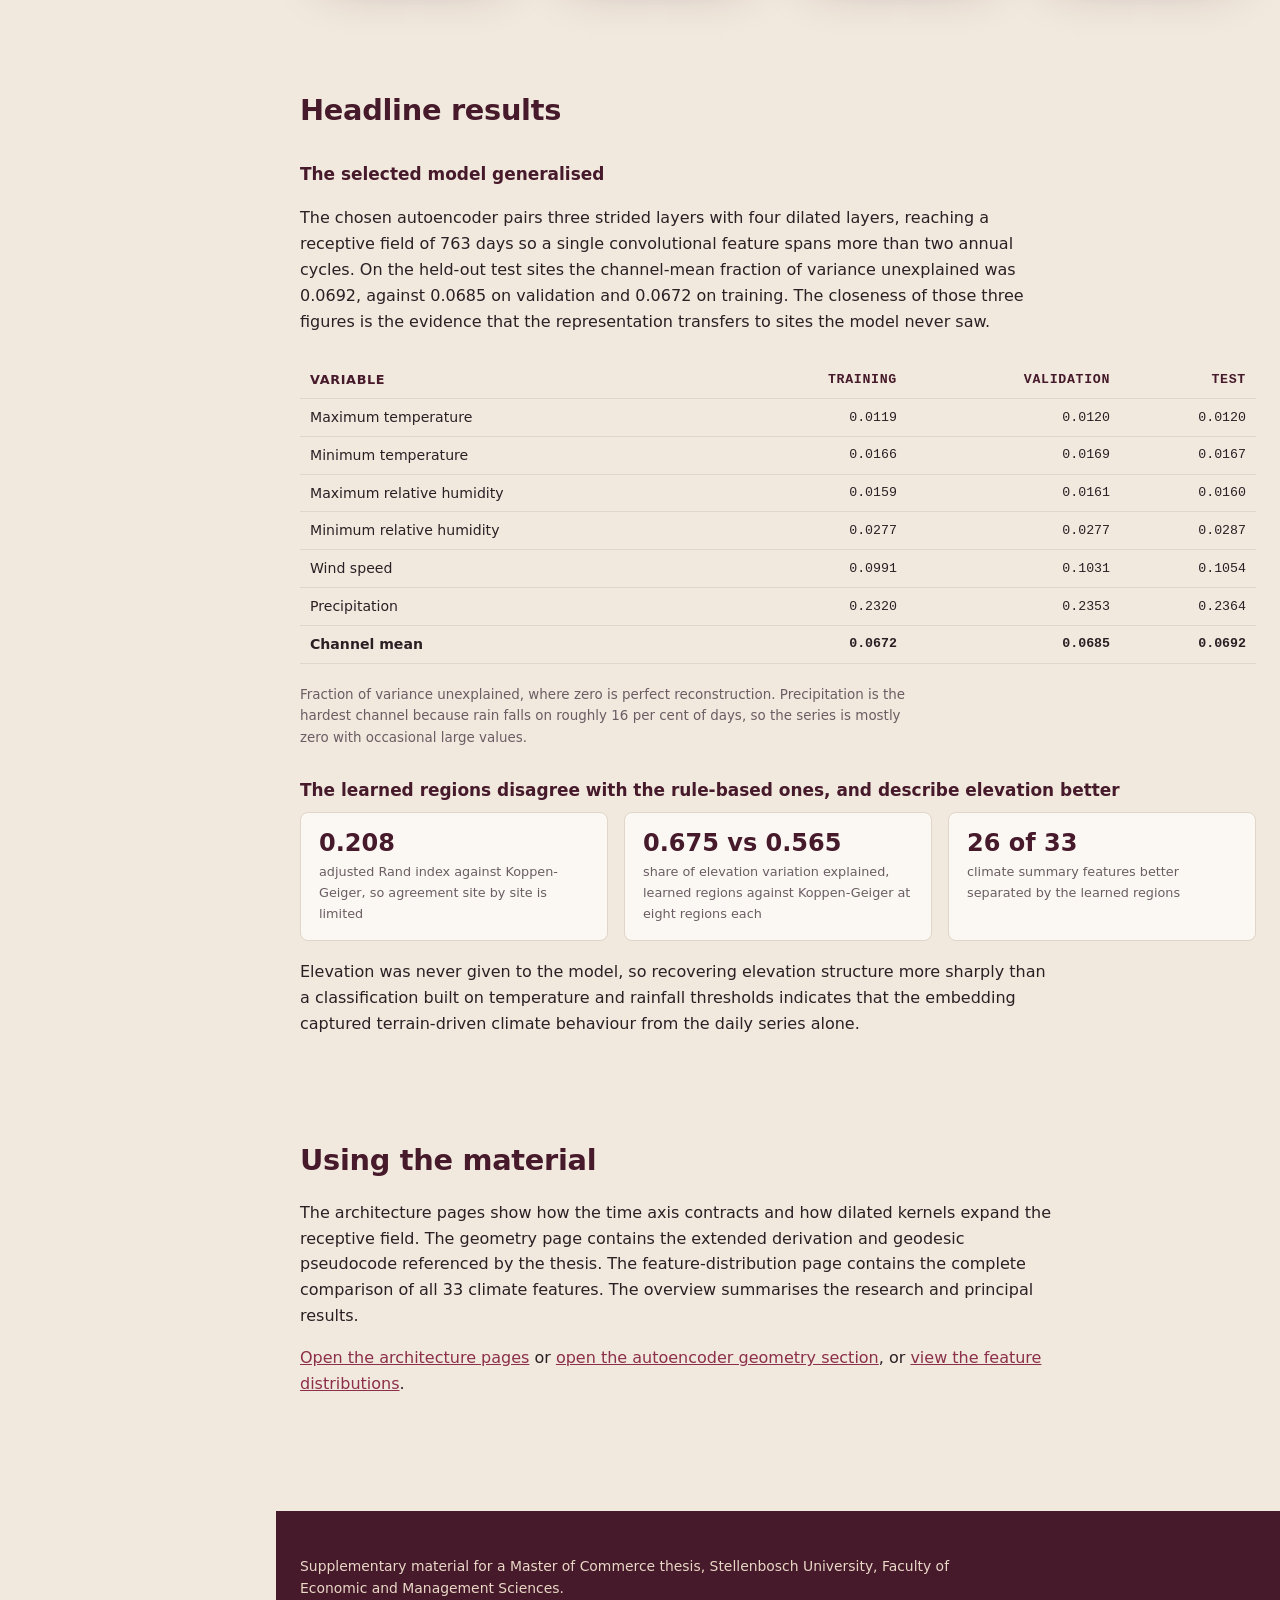
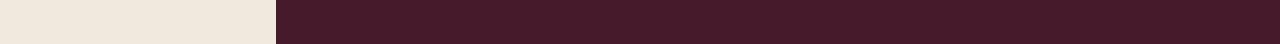
==== commit aee99394: "Publish current site: autoencoder-geometry rewrite, new operator and VAE demo pages ml-neural-networ" ====
--- a/index.html
+++ b/index.html
@@ -25,7 +25,7 @@
       <a href="#about">About</a>
       <a href="research-transparency.html">AI transparency</a>
       <a href="architectures.html">Architectures</a>
-      <a href="geometry.html">Geometry</a>
+      <a href="ml-neural-networks.html#geometry">Geometry</a>
       <a href="feature-distributions.html">Distributions</a>
     </nav>
   </div>
@@ -110,7 +110,7 @@
         <h3 style="margin-top:0">Machine-learning guide</h3>
         <p>
           Extended explanations of representation learning, neural networks, autoencoders,
-          self-organising maps, variational autoencoders and deep embedded clustering, including
+          self-organising maps and variational autoencoders, including
           the tutorial figures removed from the written appendix.
         </p>
         <p><a href="machine-learning.html">Open the machine-learning guide</a></p>
@@ -138,7 +138,7 @@
           Riemannian pullback metric and the sampled geodesic calculation used to verify latent
           Euclidean distance.
         </p>
-        <p><a href="geometry.html">Open the geometry page</a></p>
+        <p><a href="ml-neural-networks.html#geometry">Open the autoencoder geometry section</a></p>
       </div>
       <div class="card">
         <h3 style="margin-top:0">Feature distributions by region</h3>
@@ -299,7 +299,7 @@
       all 33 climate features. The overview summarises the research and principal results.
     </p>
     <p><a href="architectures.html">Open the architecture pages</a> or
-      <a href="geometry.html">open the geometry page</a>, or
+      <a href="ml-neural-networks.html#geometry">open the autoencoder geometry section</a>, or
       <a href="feature-distributions.html">view the feature distributions</a>.</p>
   </div>
 </section>
--- a/css/styles.css
+++ b/css/styles.css
@@ -540,18 +540,6 @@
   font-size: 0.82rem;
   line-height: 1.55;
 }
-.download-link {
-  display: inline-block;
-  margin-top: 8px;
-  padding: 8px 13px;
-  border: 1px solid var(--accent);
-  border-radius: 999px;
-  color: var(--accent);
-  text-decoration: none;
-  font-weight: 650;
-}
-.download-link:hover { color: var(--paper); background: var(--accent); }
-
 /* ---------- feature-distribution gallery ---------- */
 
 .plot-grid {
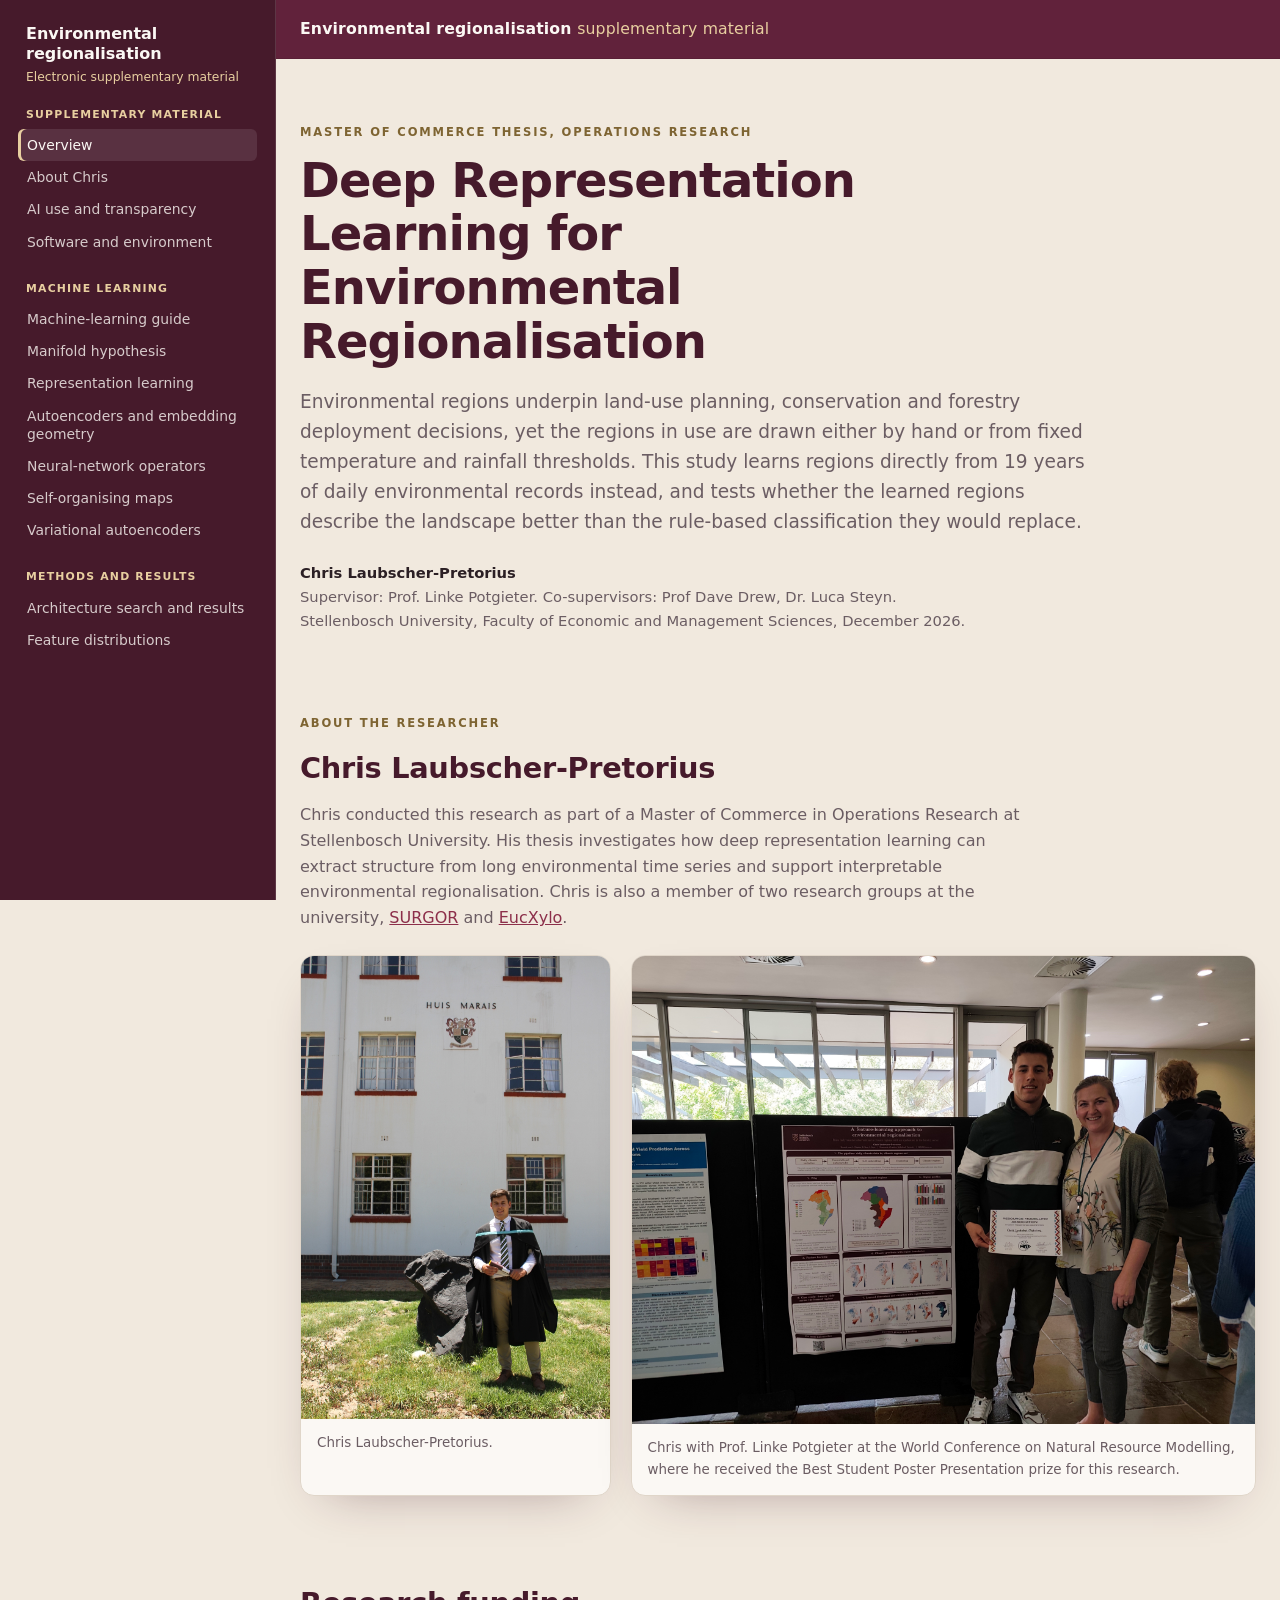
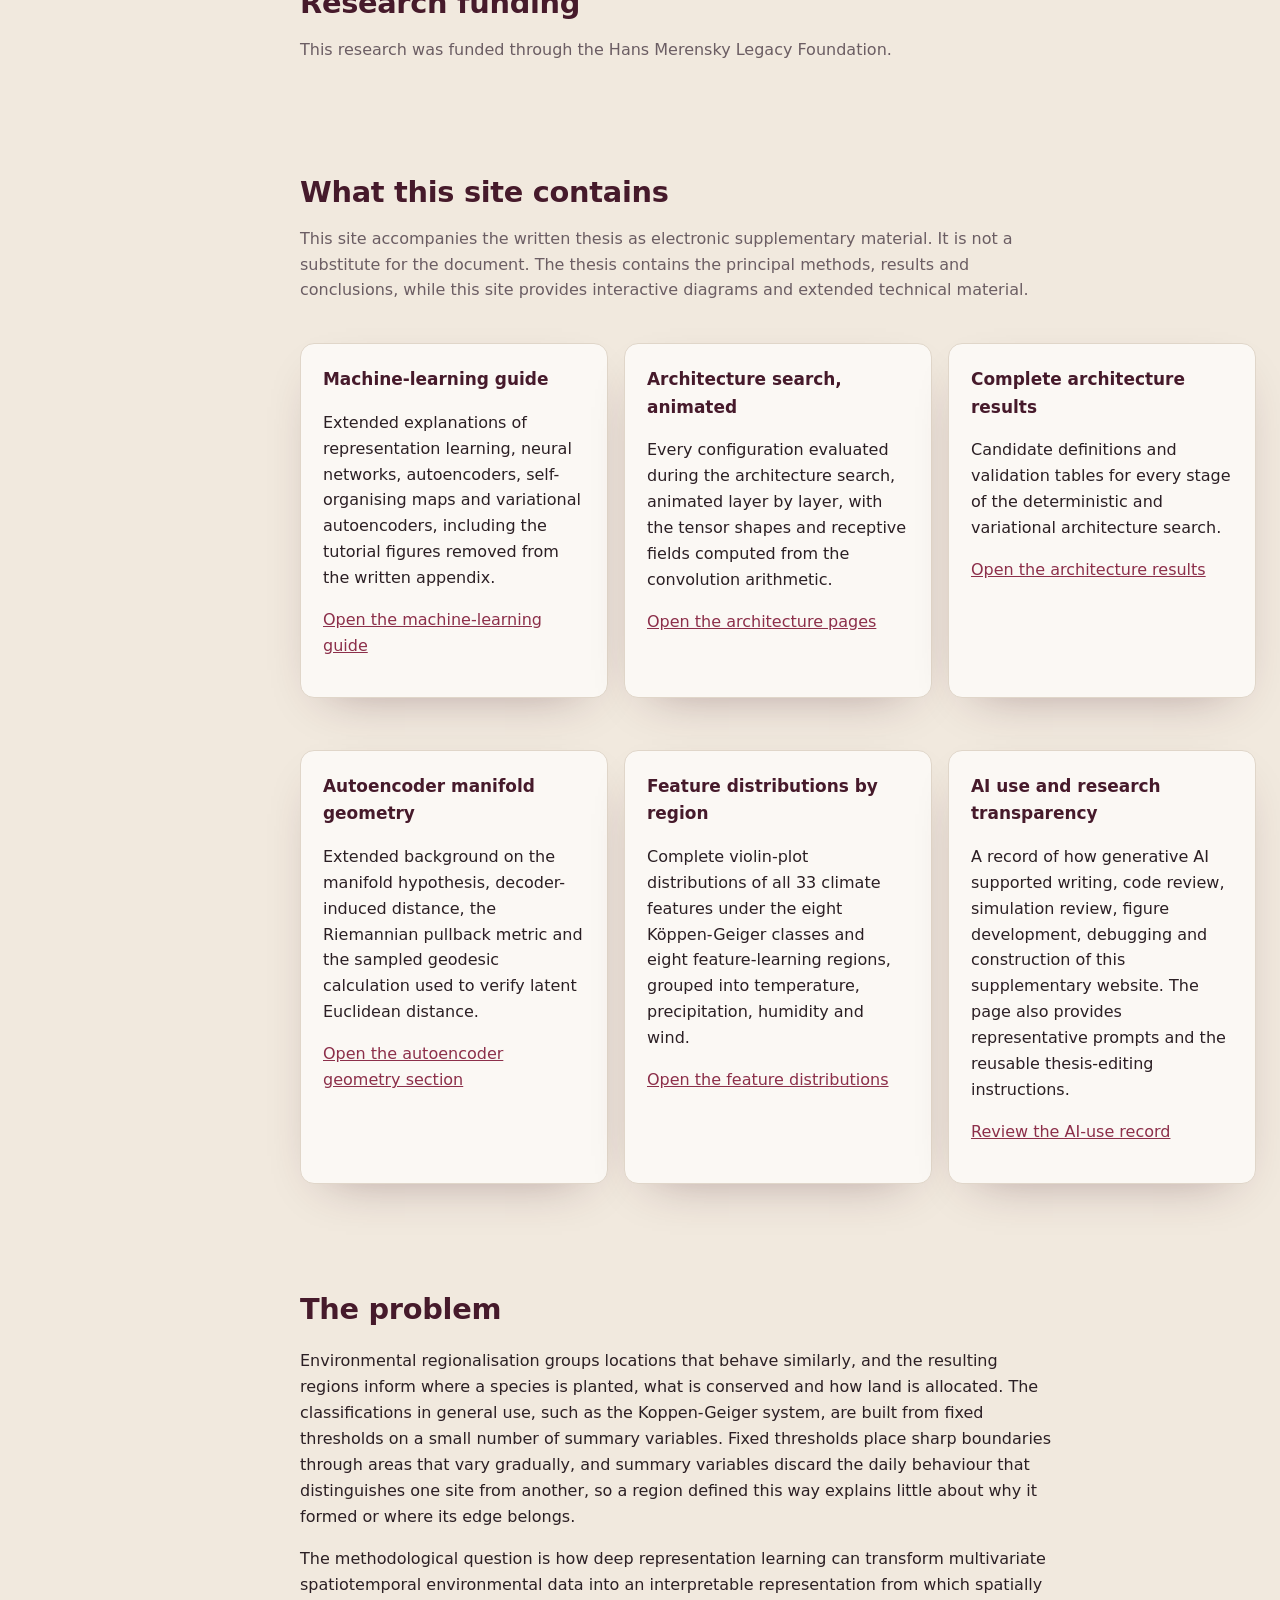
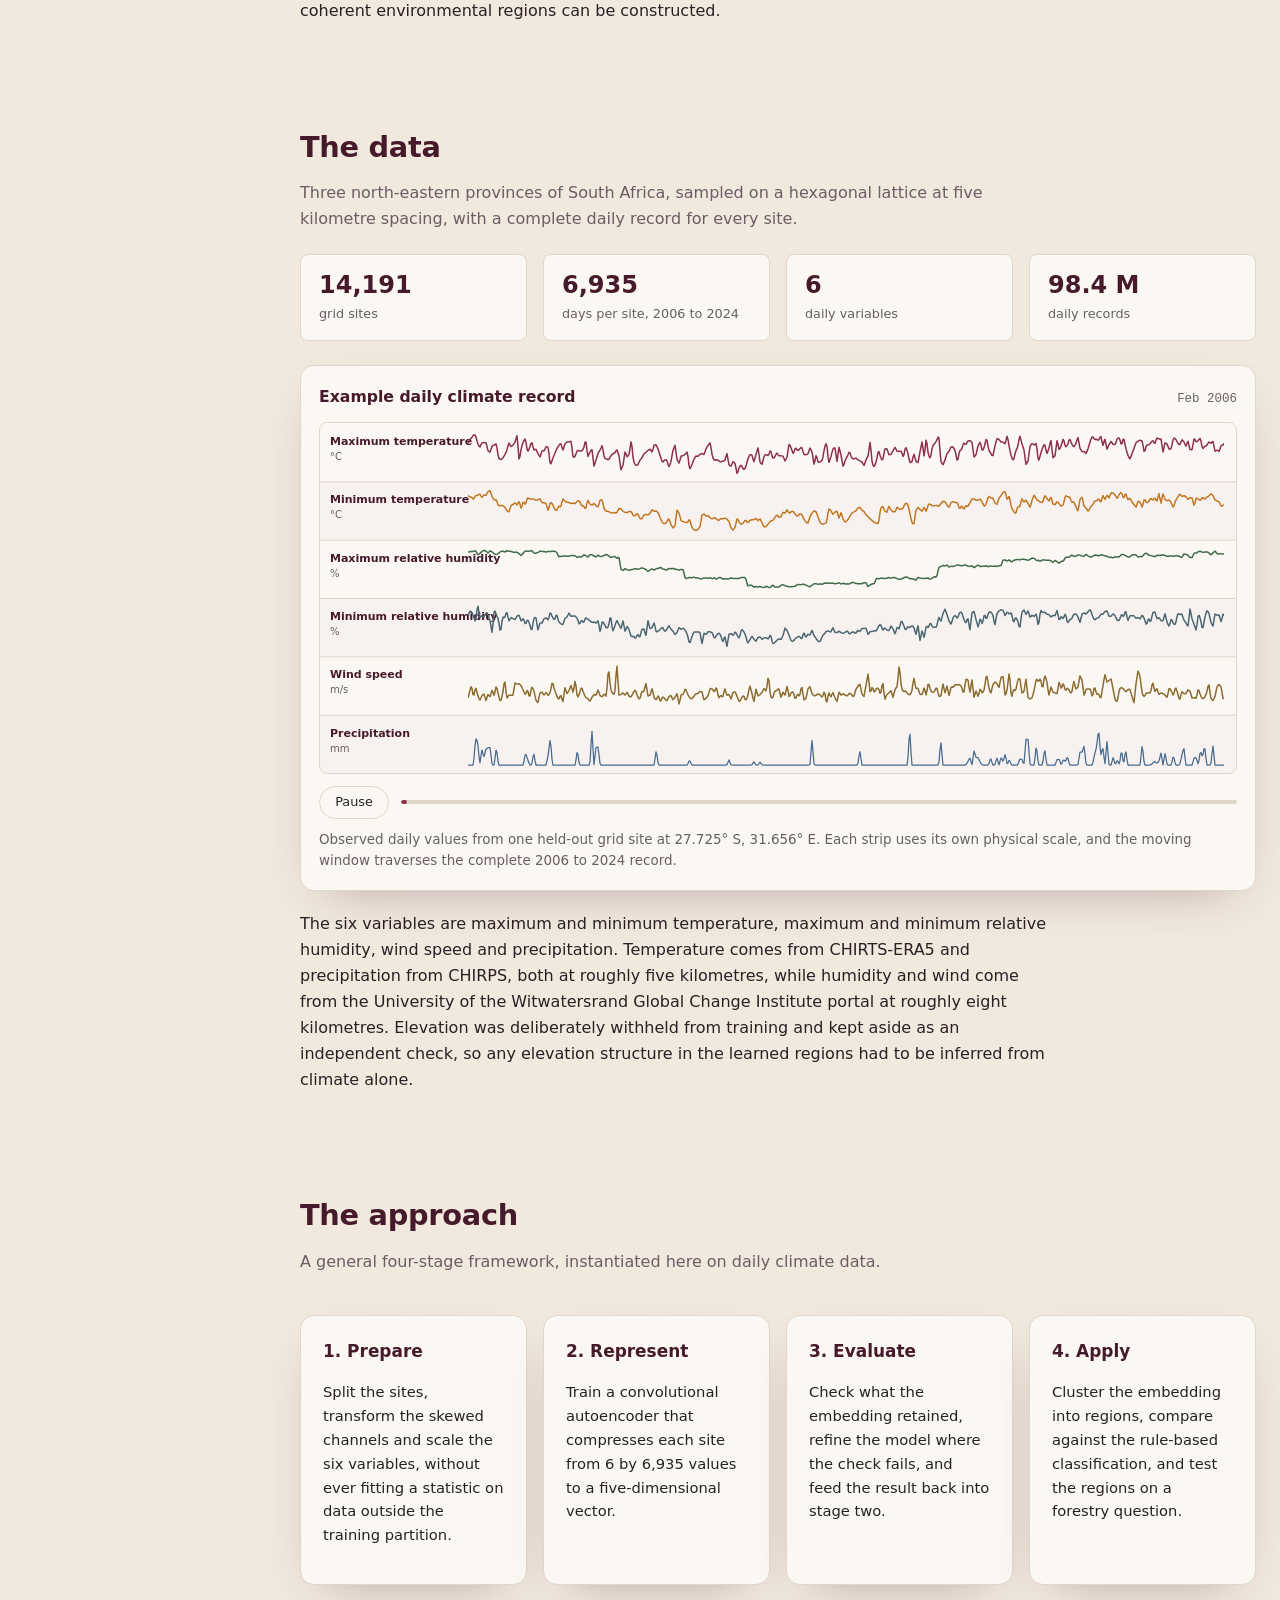
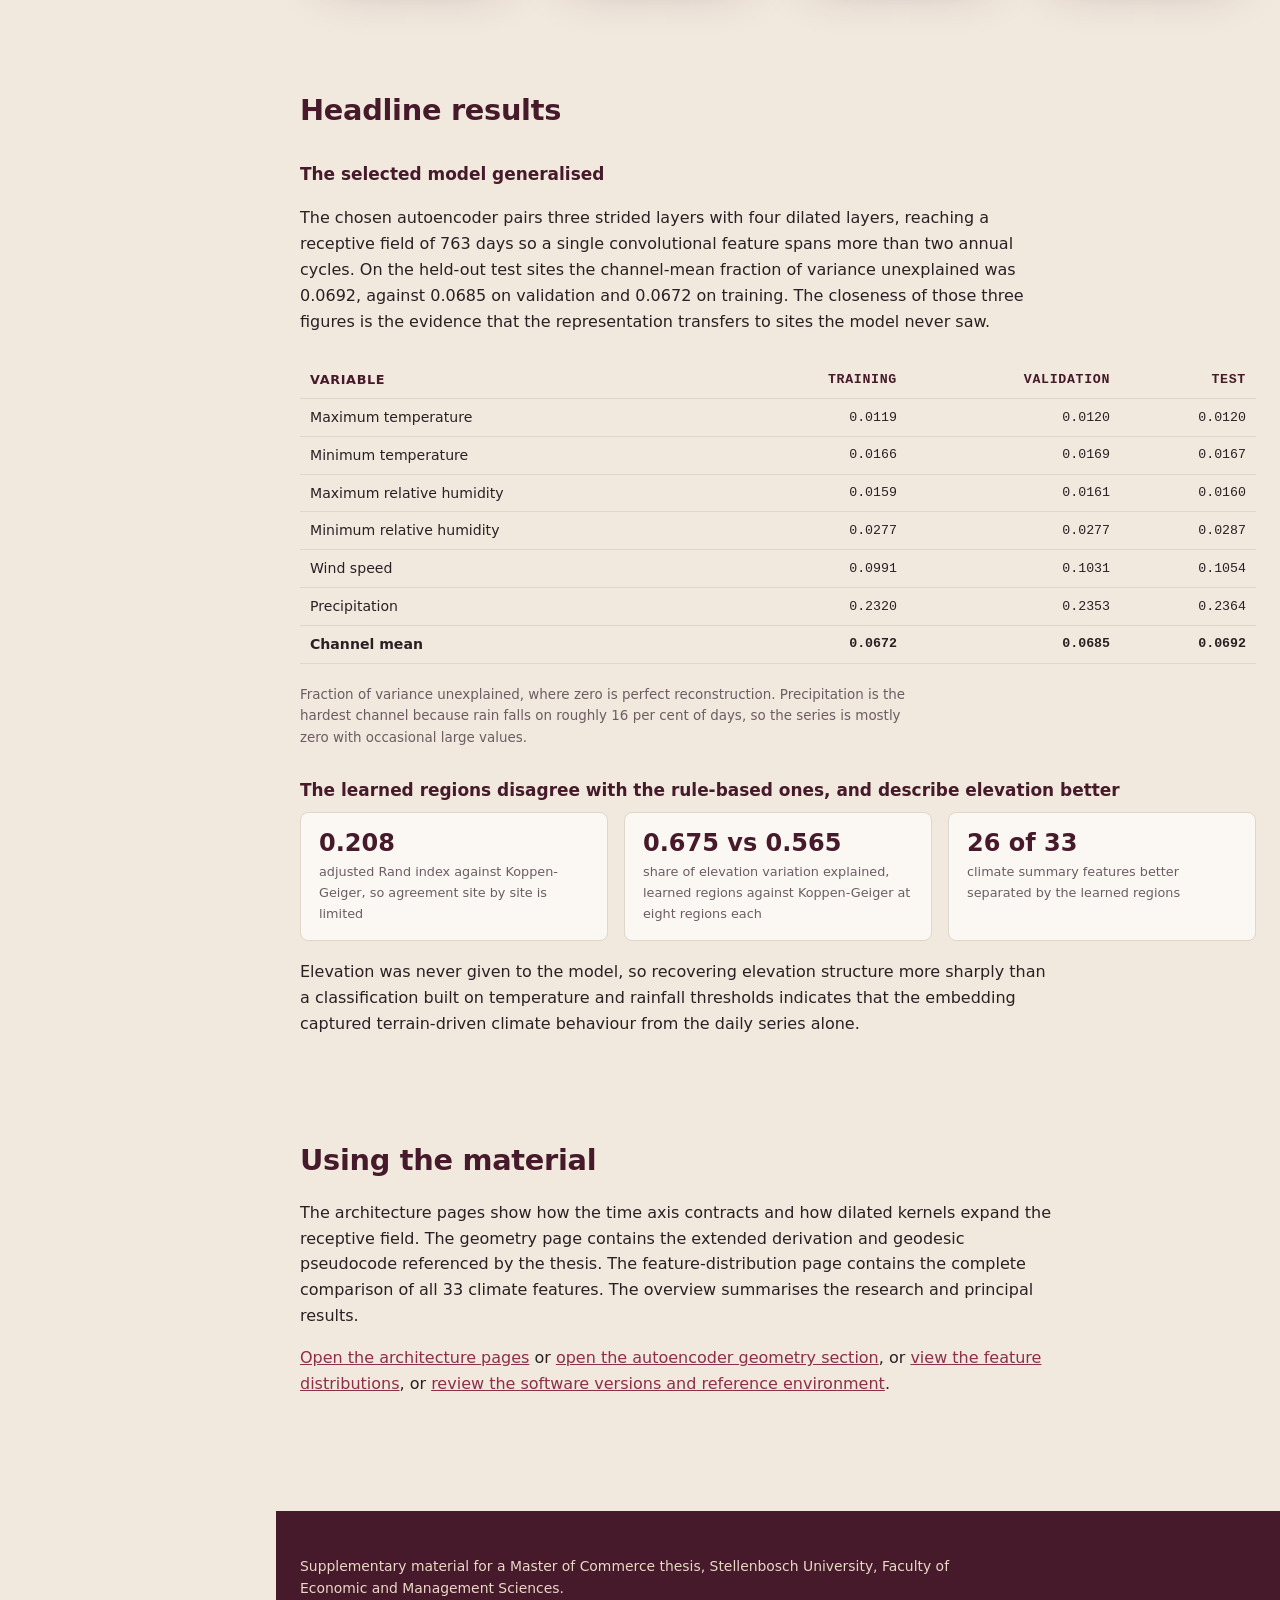
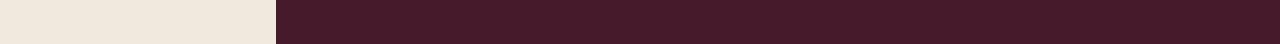
==== commit c3e1e88c: "Add and simplify software environment page" ====
--- a/index.html
+++ b/index.html
@@ -24,6 +24,7 @@
       <a href="index.html" aria-current="page">Overview</a>
       <a href="#about">About</a>
       <a href="research-transparency.html">AI transparency</a>
+      <a href="software-environment.html">Software</a>
       <a href="architectures.html">Architectures</a>
       <a href="ml-neural-networks.html#geometry">Geometry</a>
       <a href="feature-distributions.html">Distributions</a>
@@ -300,7 +301,8 @@
     </p>
     <p><a href="architectures.html">Open the architecture pages</a> or
       <a href="ml-neural-networks.html#geometry">open the autoencoder geometry section</a>, or
-      <a href="feature-distributions.html">view the feature distributions</a>.</p>
+      <a href="feature-distributions.html">view the feature distributions</a>, or
+      <a href="software-environment.html">review the software versions and reference environment</a>.</p>
   </div>
 </section>
 
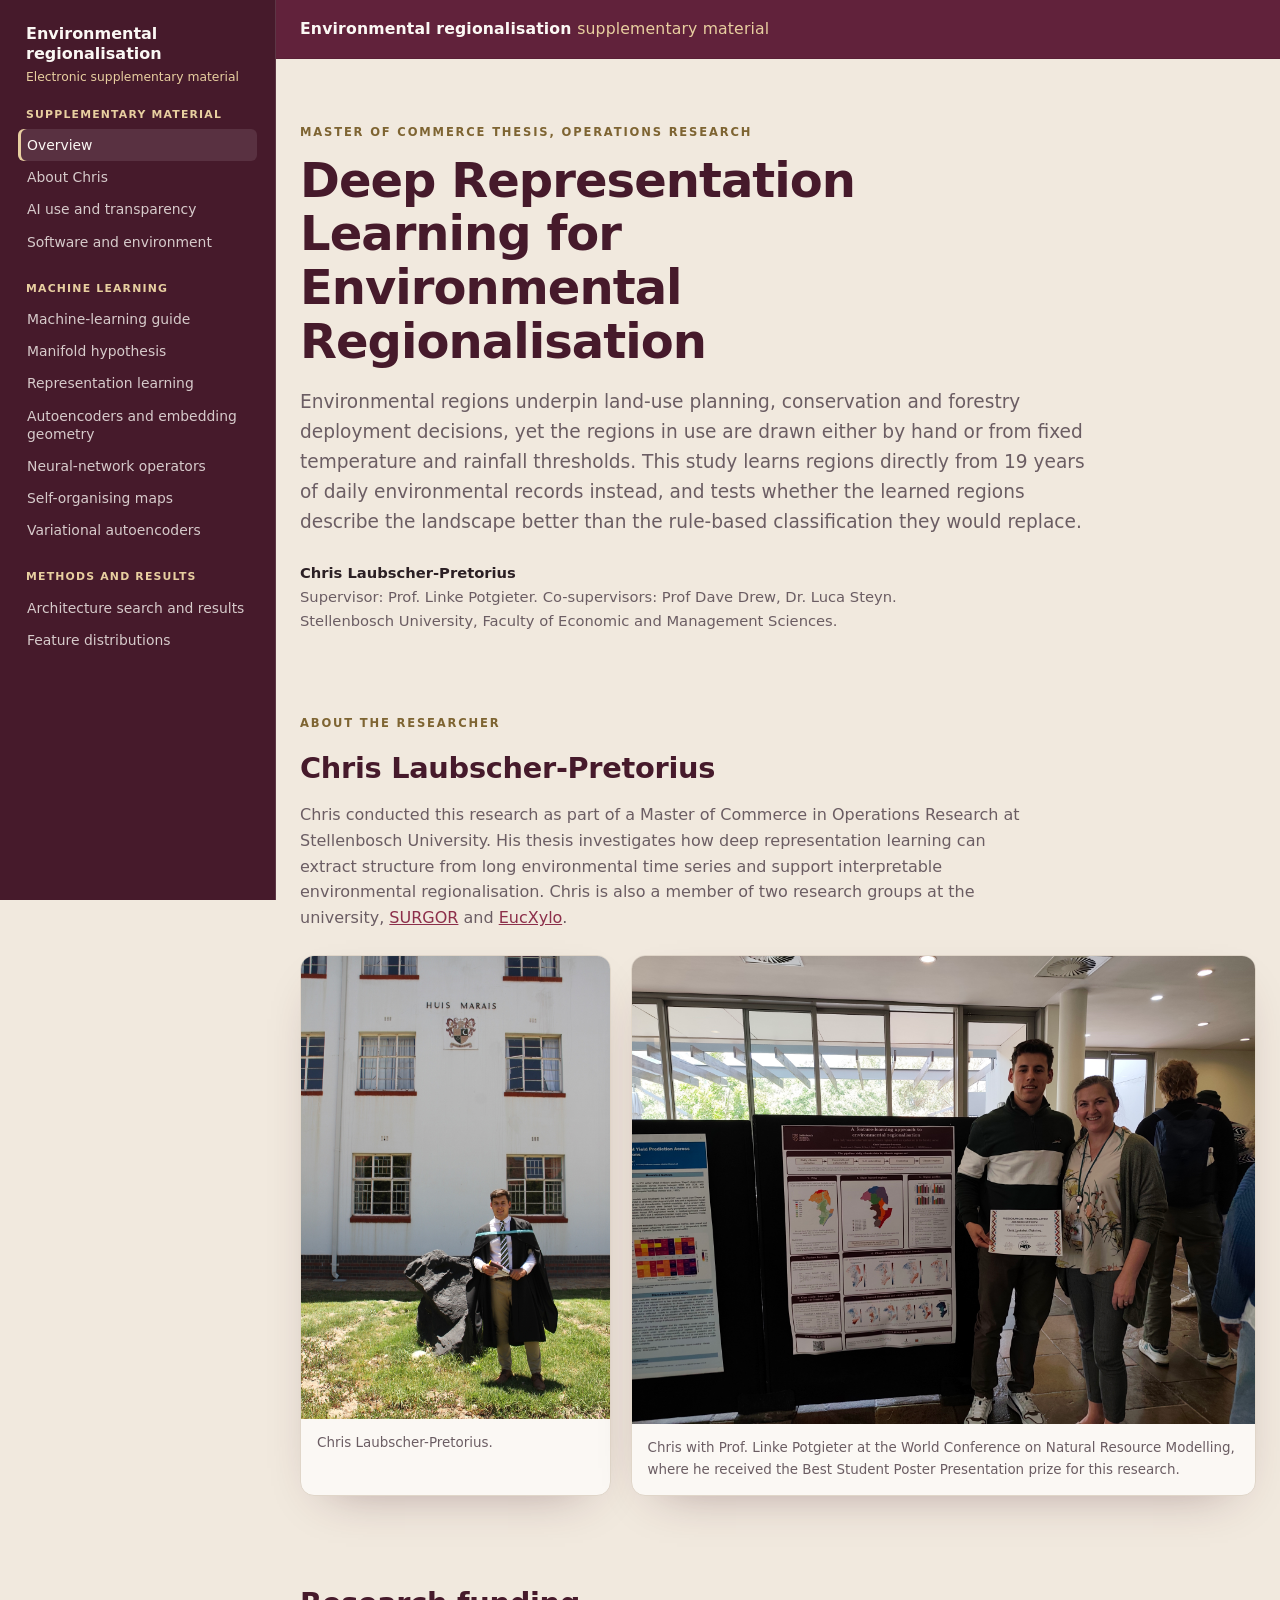
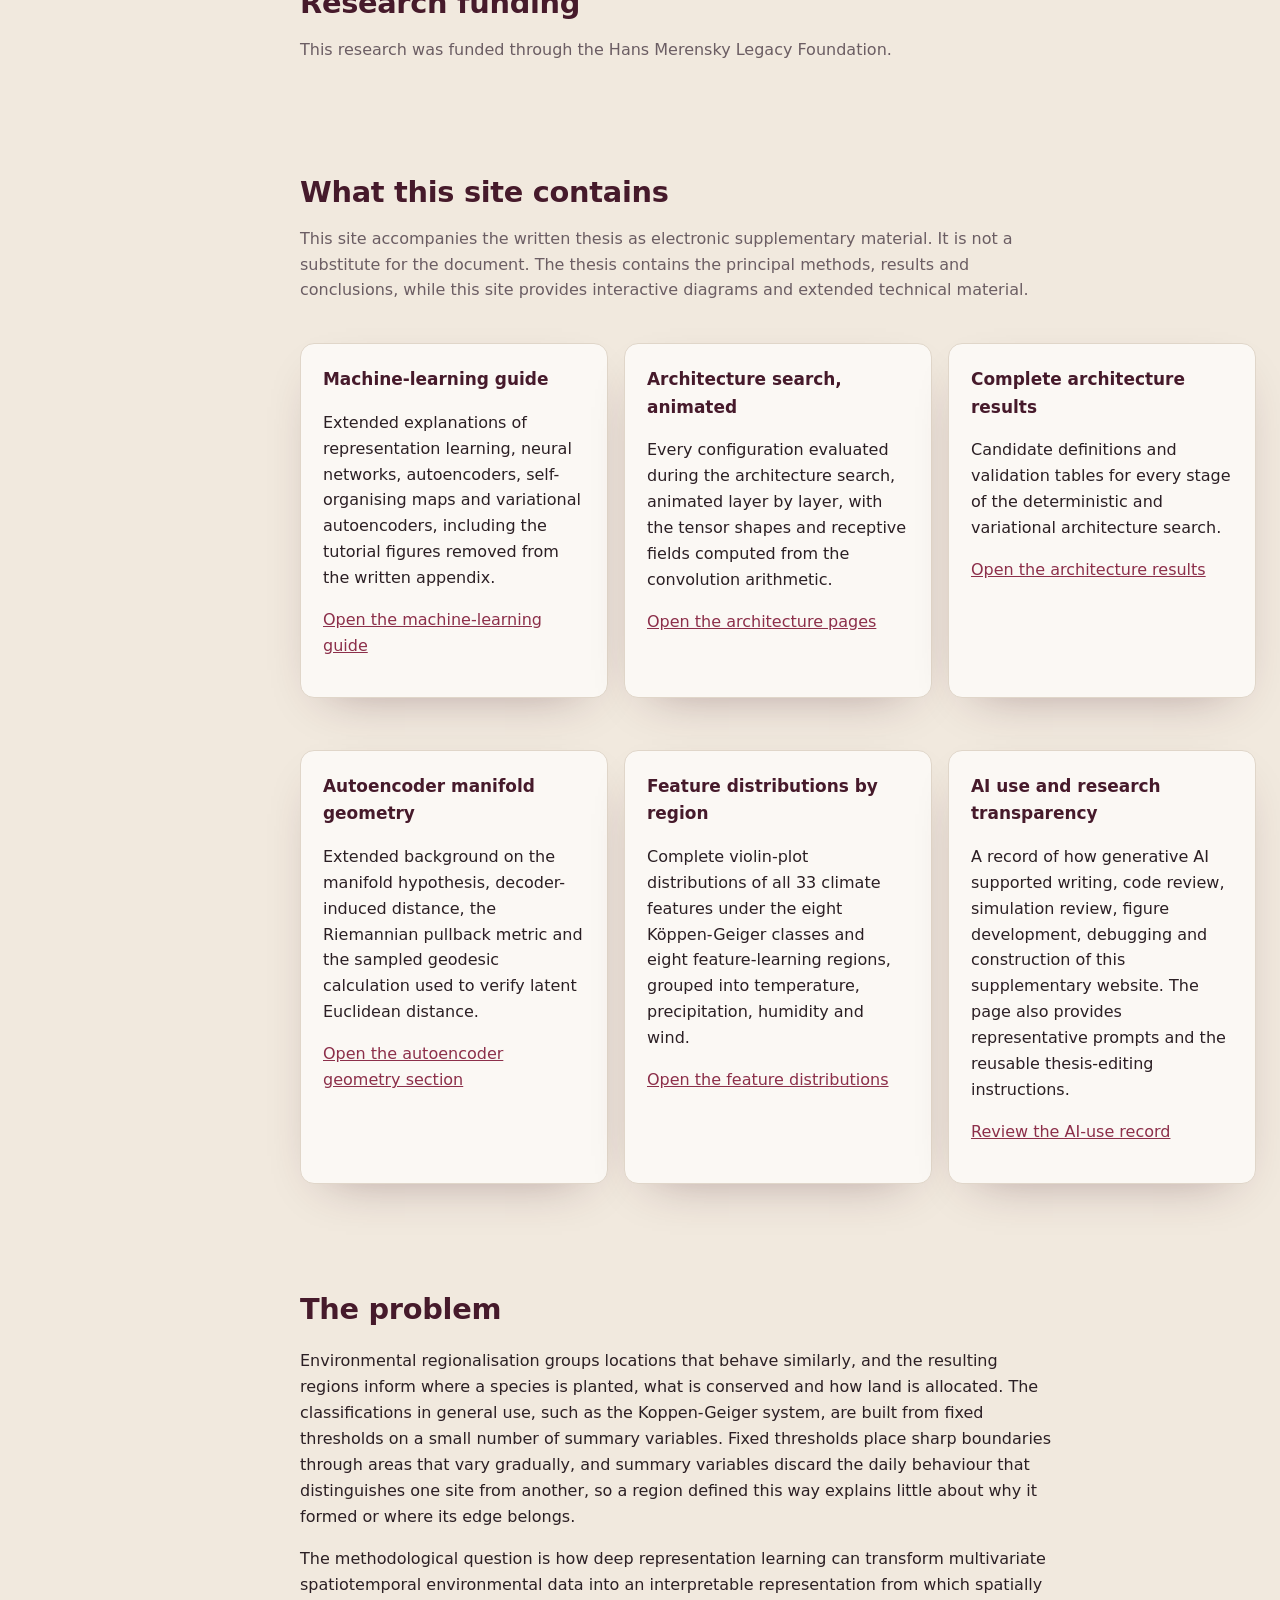
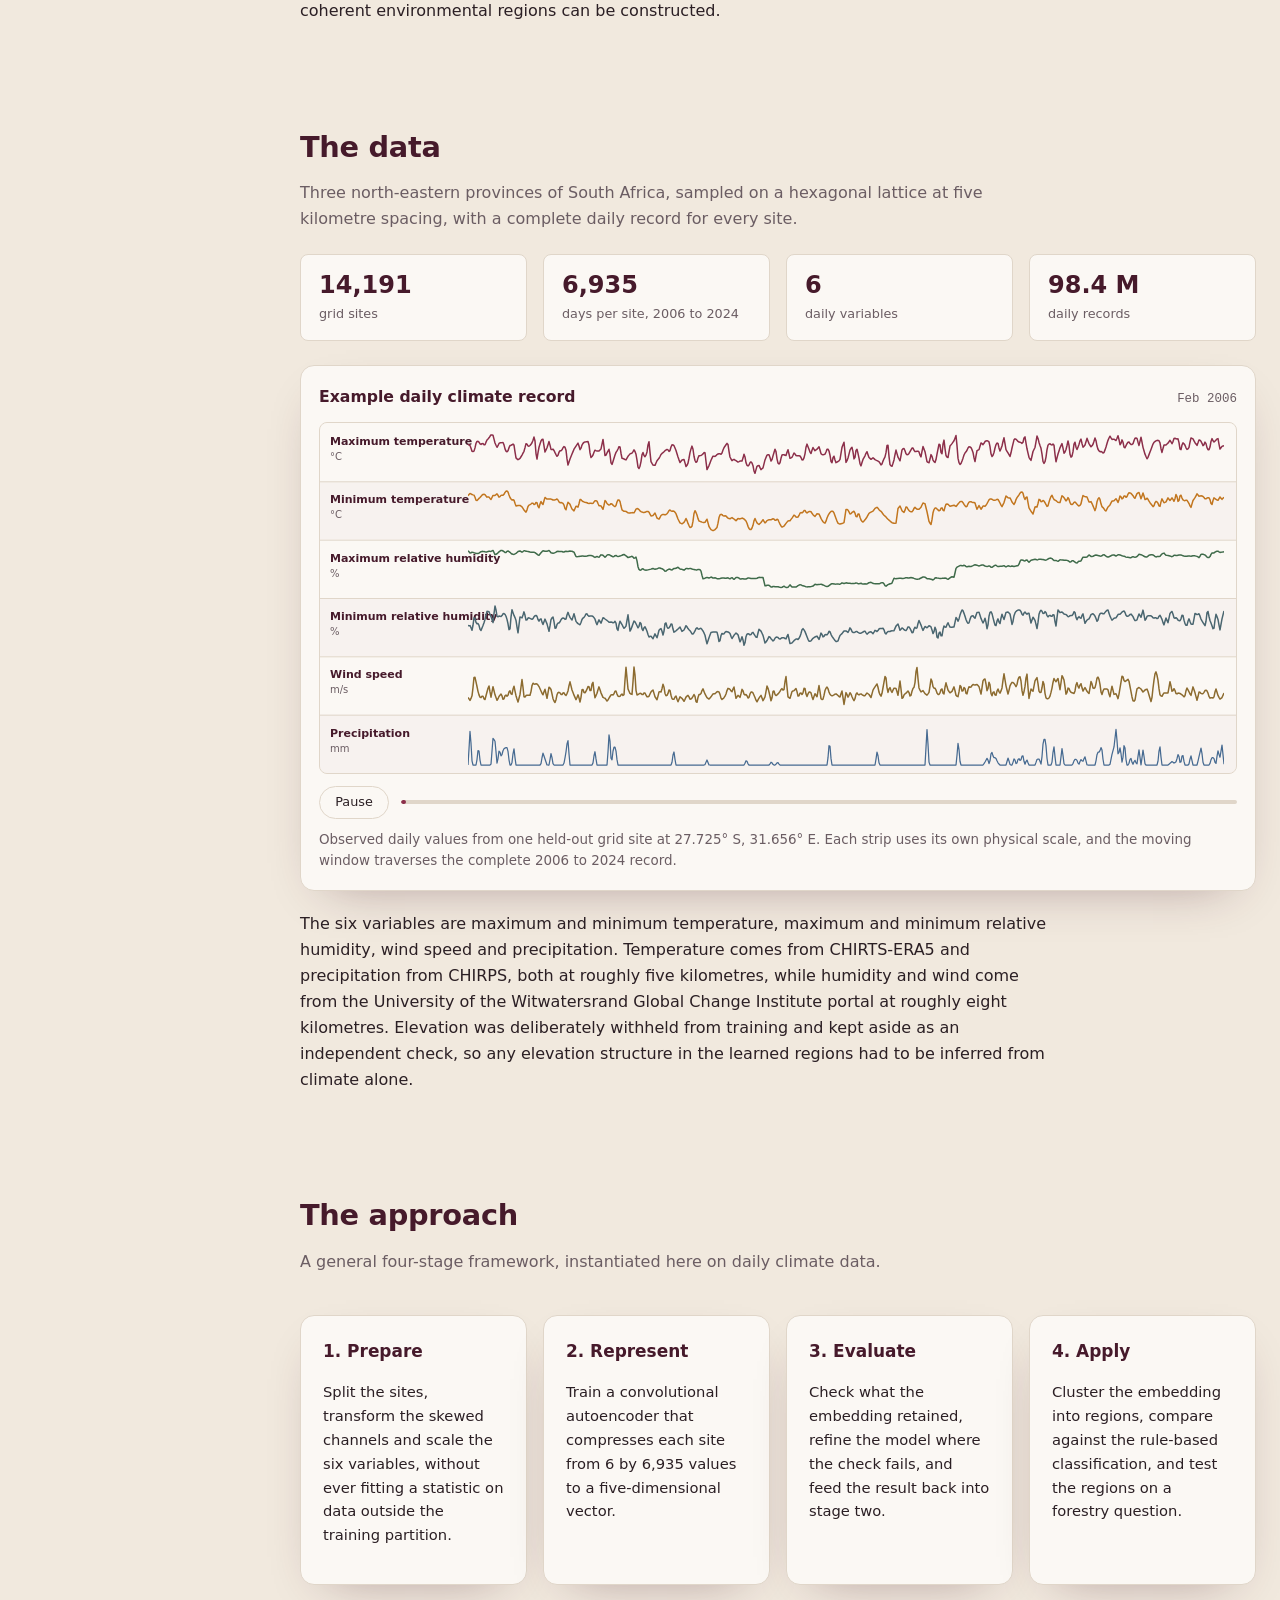
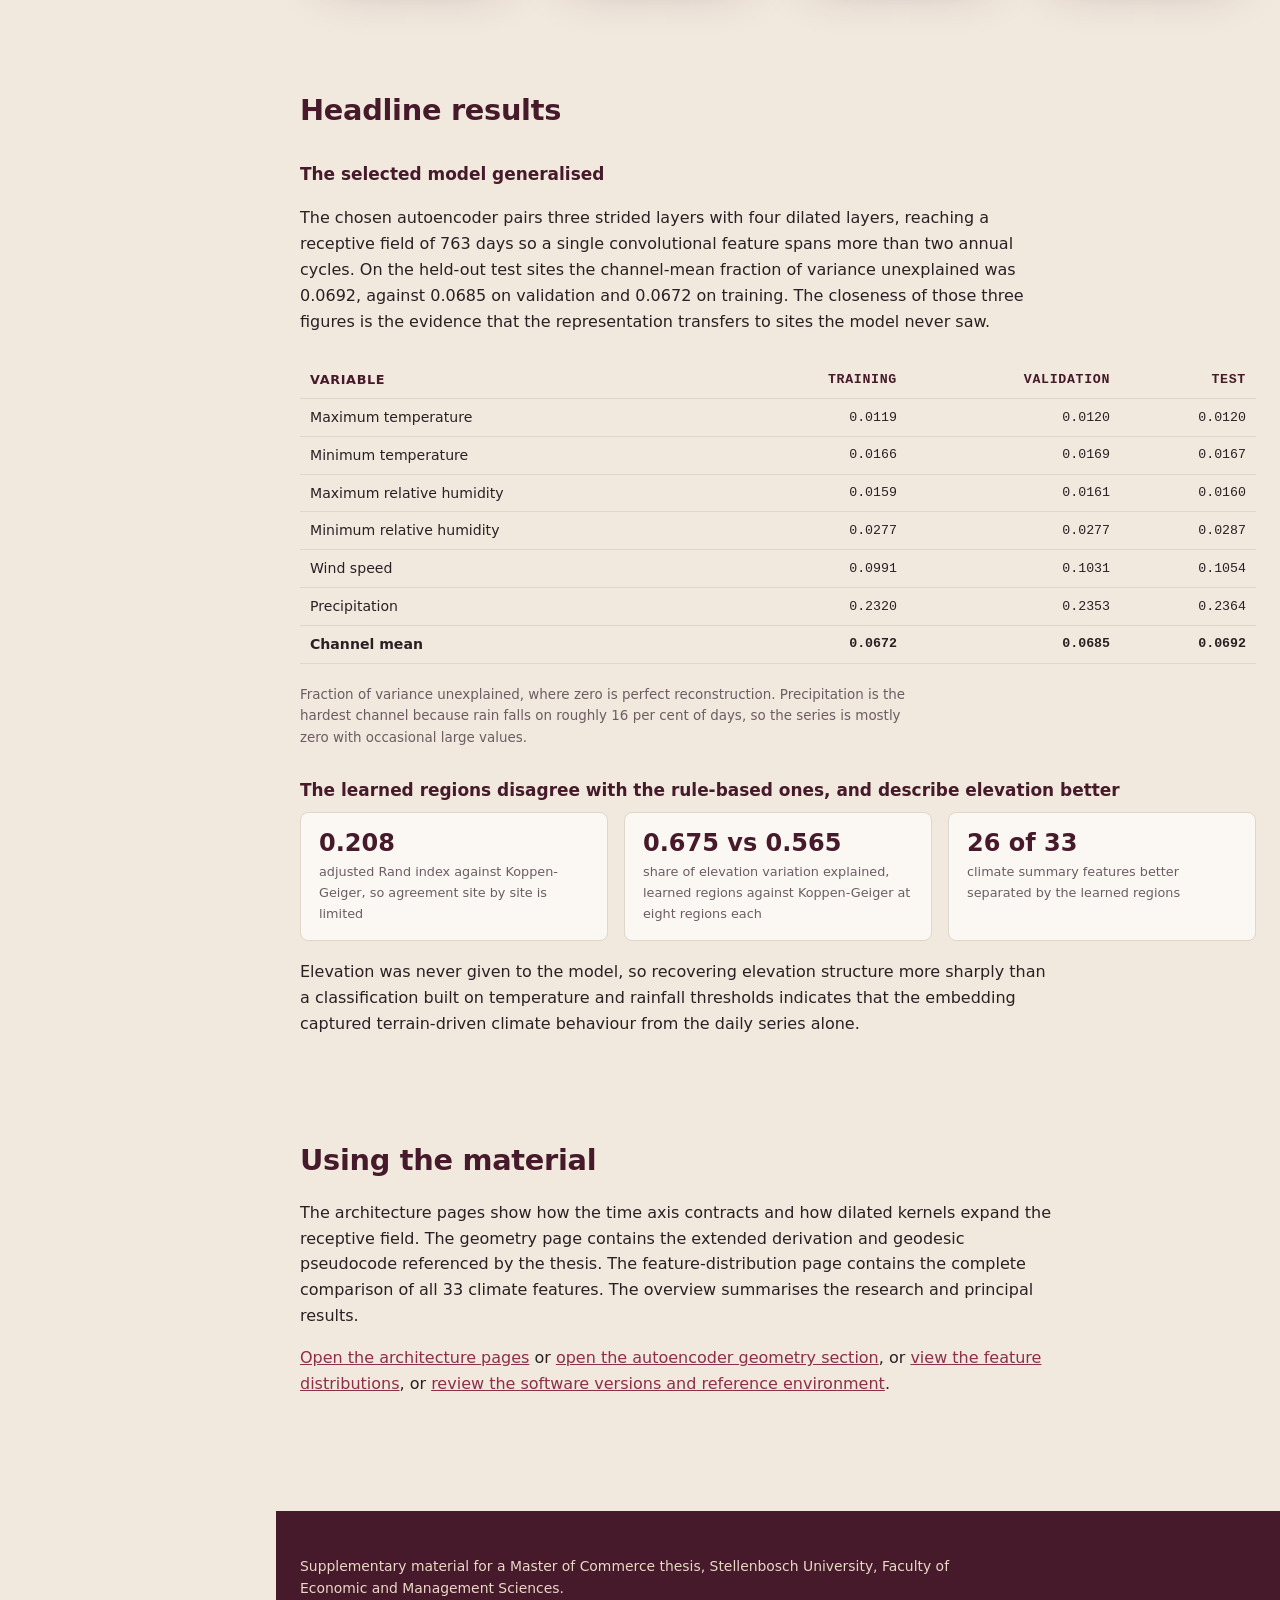
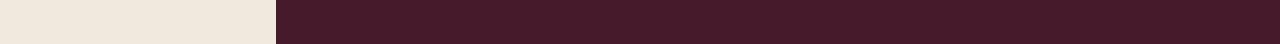
==== commit 58c56443: "Remove submission date from overview" ====
--- a/index.html
+++ b/index.html
@@ -48,7 +48,7 @@
     <p class="byline">
       <strong>Chris Laubscher-Pretorius</strong><br>
       Supervisor: Prof. Linke Potgieter. Co-supervisors: Prof Dave Drew, Dr. Luca Steyn.<br>
-      Stellenbosch University, Faculty of Economic and Management Sciences, December 2026.
+      Stellenbosch University, Faculty of Economic and Management Sciences.
     </p>
   </div>
 </section>
